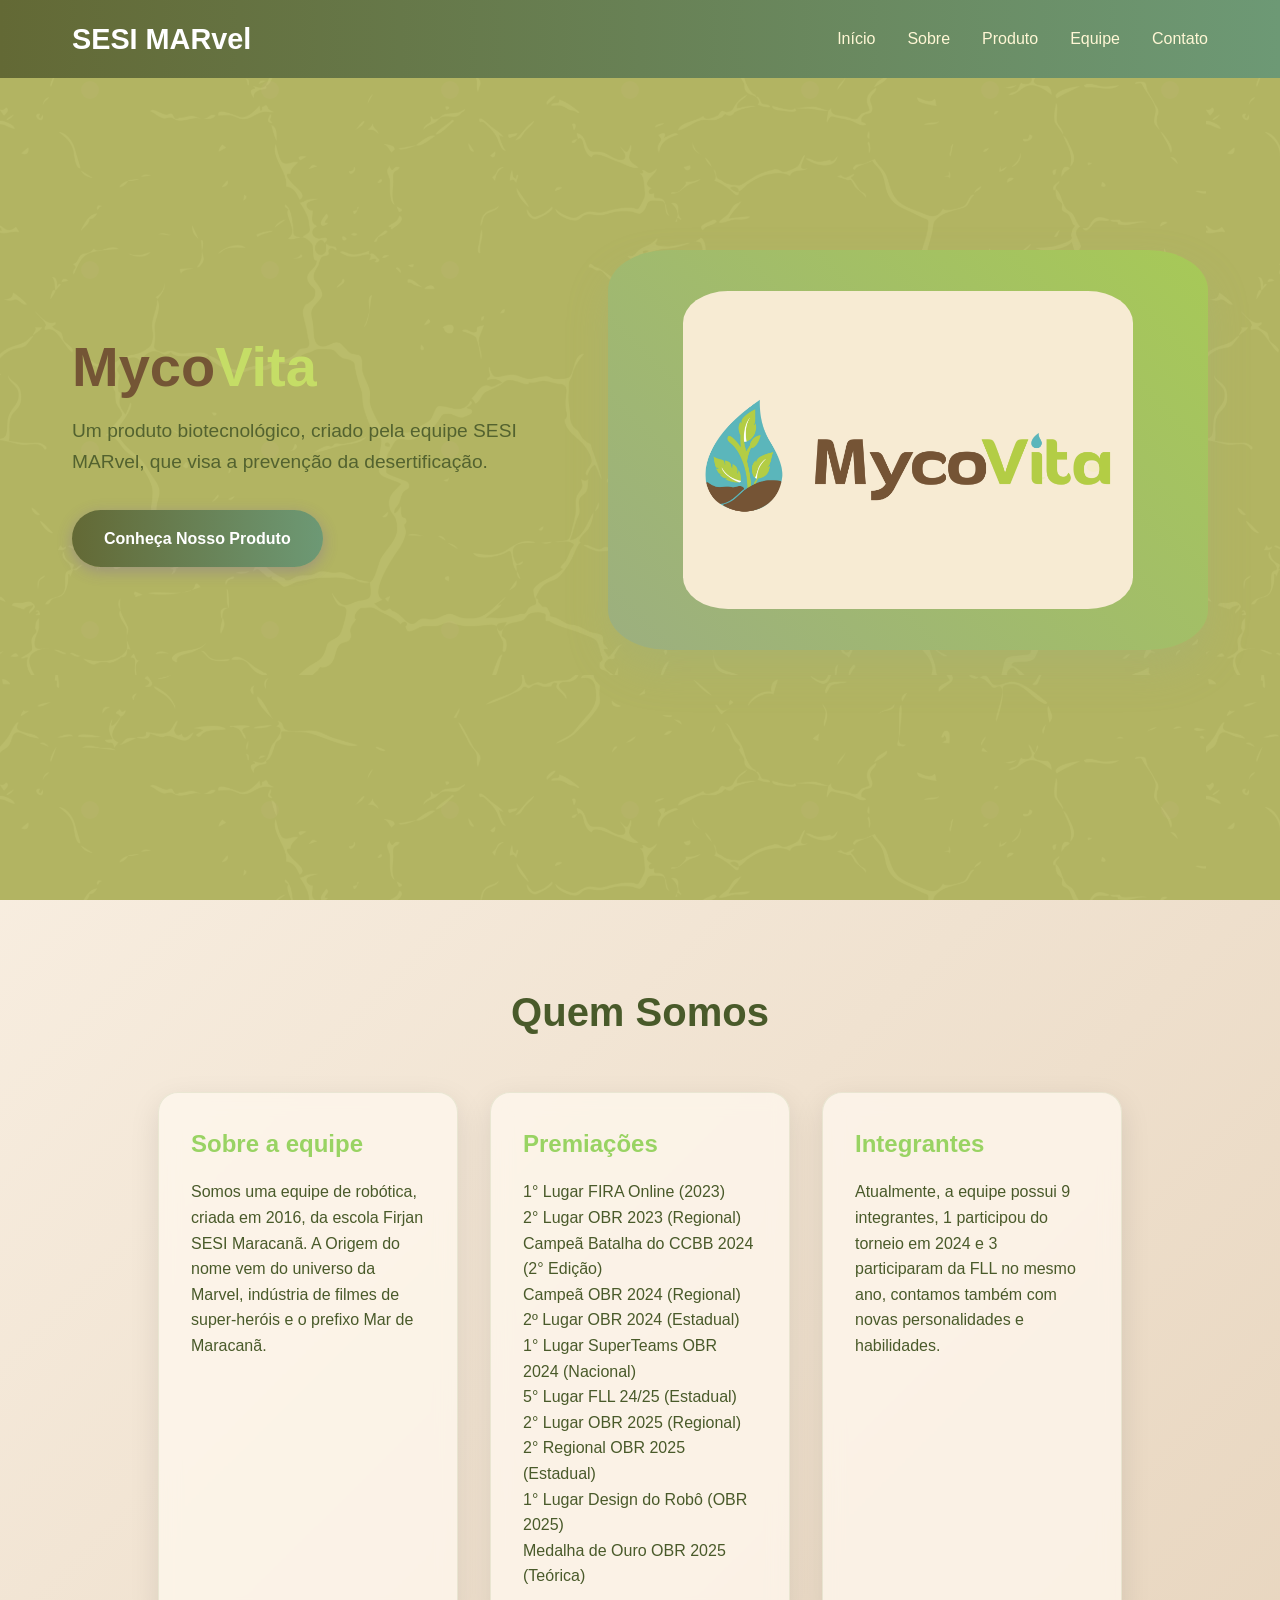
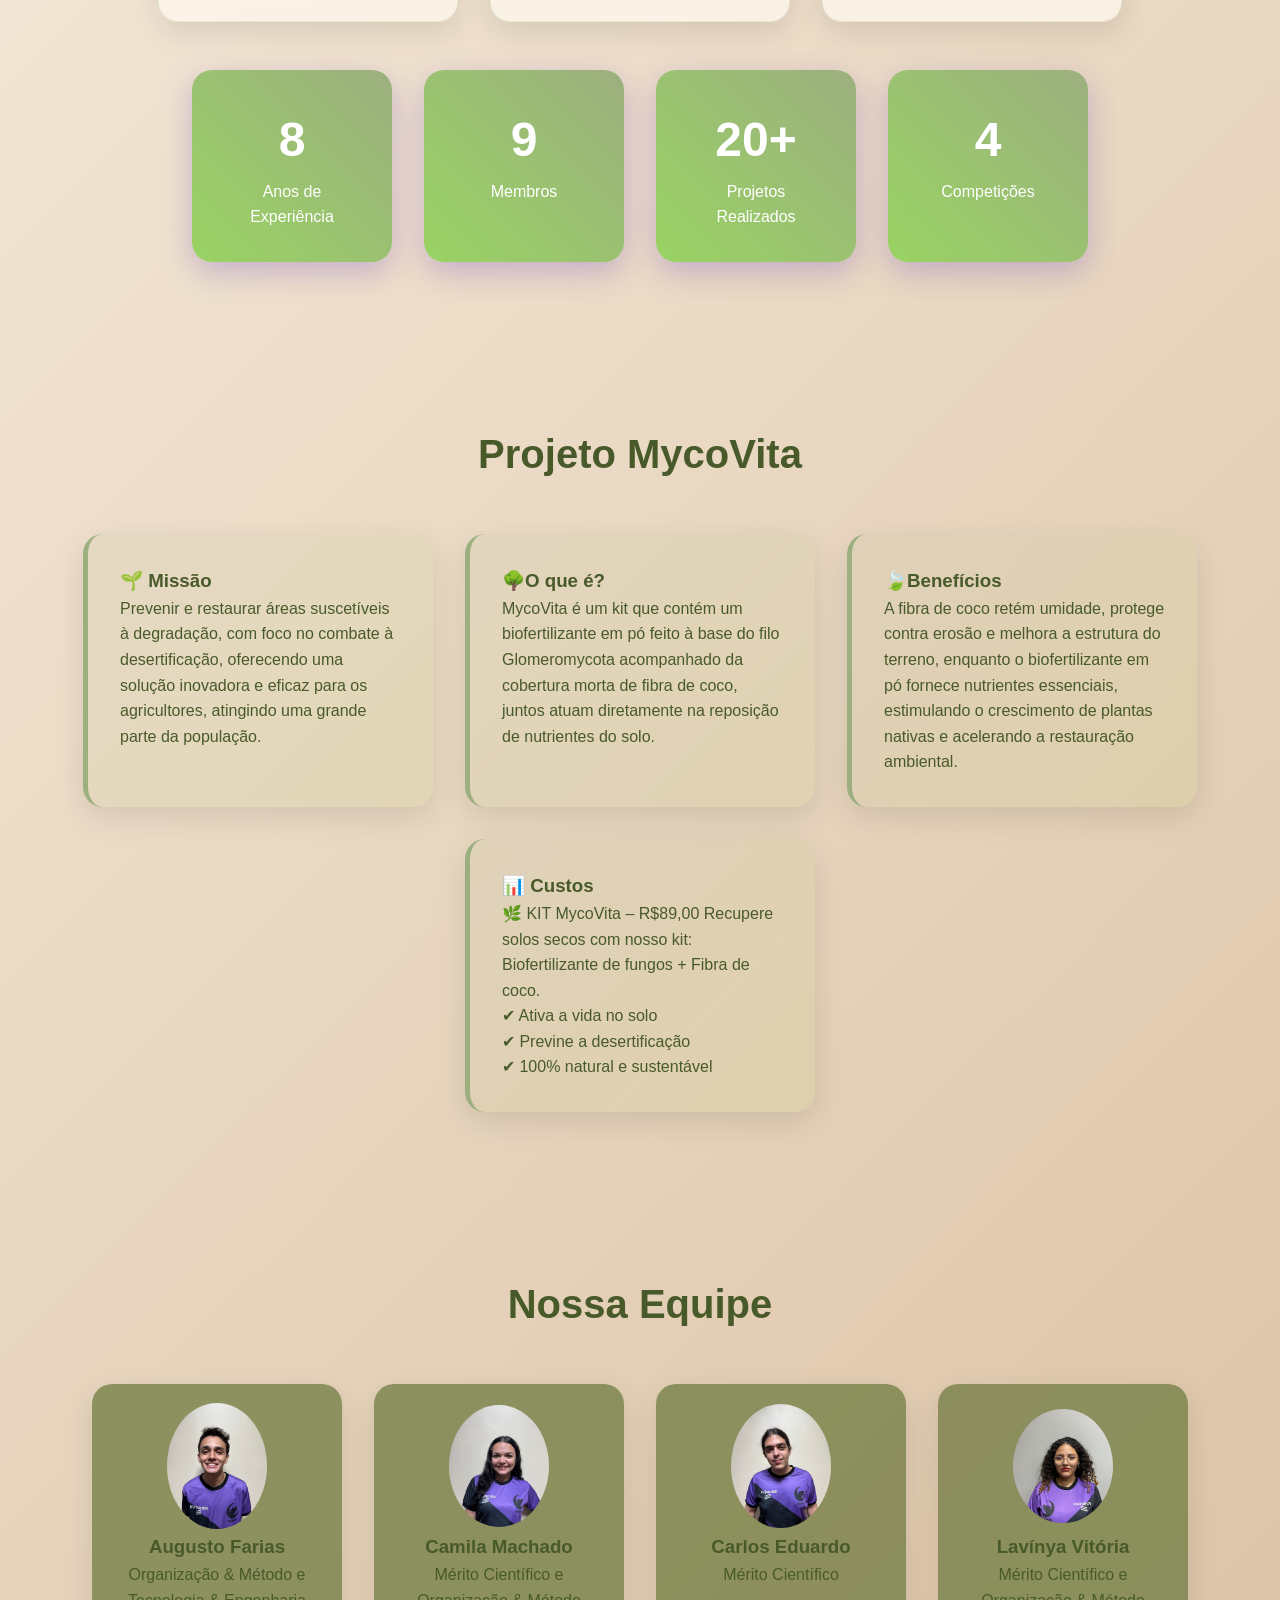
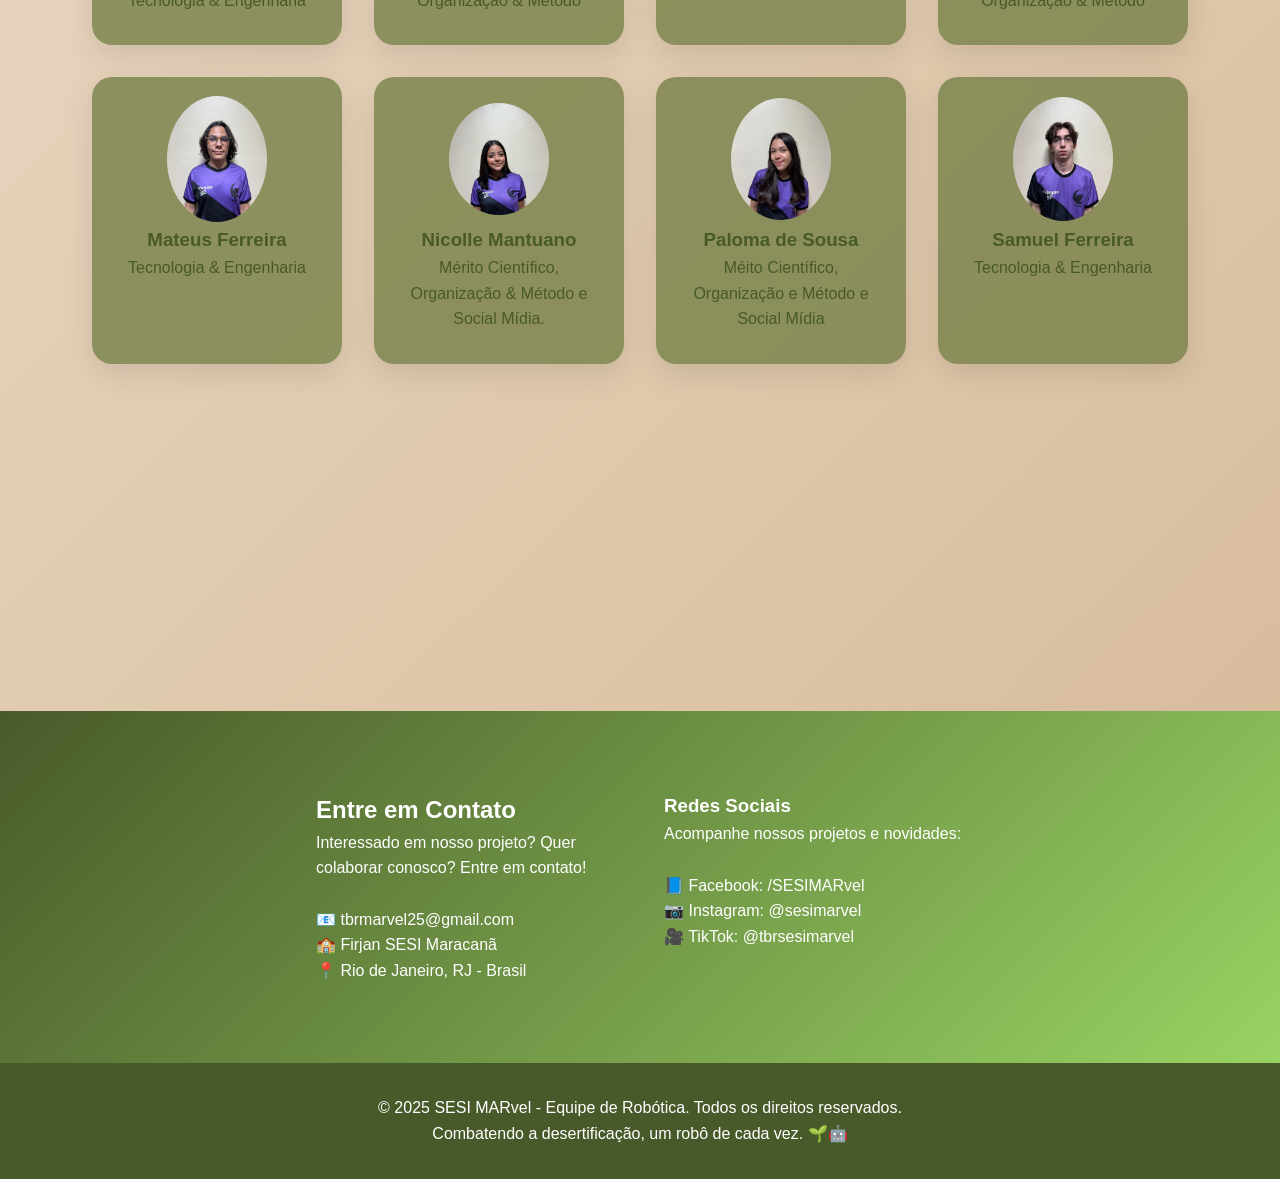
==== index.html @ ba44facd "site marvel" ====
<!DOCTYPE html>
<html lang="pt-BR">
<head>
    <meta charset="UTF-8">
    <meta name="viewport" content="width=device-width, initial-scale=1.0">
    <title>SESI MARvel - Combatendo a Desertificação</title>
    <link rel="stylesheet" href="style.css">
</head>
<body>
    <nav class="navbar">
        <div class="nav-container">
            <div class="logo">SESI MARvel</div>
            <ul class="nav-links">
                <li><a href="#home">Início</a></li>
                <li><a href="#about">Sobre</a></li>
                <li><a href="#project">Produto</a></li>
                <li><a href="#team">Equipe</a></li>
                <li><a href="#contact">Contato</a></li>
            </ul>
        </div>
    </nav>

     

    <section id="home" class="hero">
        <div class="hero-content">
            <div class="hero-text">
                <div id="texto">
                    <h1 id="myco">Myco</h1><h1 id="Vita">Vita</h1>
                </div>                
                <p>Um produto biotecnológico, criado pela equipe SESI MARvel, </MARk> que visa 
                    a prevenção da desertificação.
                </p>
                <a href="#project" class="cta-button">Conheça Nosso Produto</a>
            </div>
            <div class="hero-visual">
                <div class="robot-icon">
                    <img src="img/MICOVYTA_page-0001.jpg" alt="Logo do nosso produto"> <!--EDITEM AQUI A LOGO QUE APARECE, COLOQUEM A IMAGEM QUE QUEREM NA PASTA "img"-->
                </div>
            </div>
        </div>
    </section>

    <section id="about" class="section">
        <h1 class="section-title">Quem Somos</h1>
        <div class="flex-container">
            <div class="card">
                <h3>Sobre a equipe</h3>
                <p> Somos uma equipe de robótica, criada em 2016, da escola Firjan SESI Maracanã. A Origem do nome vem do universo da Marvel, indústria de filmes de super-heróis e o prefixo Mar de Maracanã.</S> </p>
            </div>
            <div class="card">
                <h3><PR>Premiações</PR></h3>
                <p>1° Lugar FIRA Online (2023)</p>
                <p>2° Lugar OBR 2023 (Regional)</p>
                <p>Campeã Batalha do CCBB 2024 (2° Edição)
                <p>Campeã OBR 2024 (Regional)</p>
                <p>2º Lugar OBR 2024 (Estadual)</p>
                <p>1° Lugar SuperTeams OBR 2024 (Nacional)</p>
                <p>5° Lugar FLL 24/25 (Estadual)</p>
                <p>2° Lugar OBR 2025 (Regional)</p>
                <p>2° Regional OBR 2025 (Estadual)</p>
                <p>1° Lugar Design do Robô (OBR 2025)</p>
                <p>Medalha de Ouro OBR 2025 (Teórica)</p>


            </div>
            <div class="card">
                <h3>Integrantes</h3>
                <p>Atualmente, a equipe possui 9 integrantes, 1 participou do torneio em 2024 e 3 participaram da FLL no mesmo ano, contamos também com novas personalidades e habilidades.</p>
            </div>
        </div>

        <div class="flex-container">
            <div class="stat-card">
                <span class="stat-number">8</span>
                <span>Anos de Experiência</span>
            </div>
            <div class="stat-card">
                <span class="stat-number">9</span>
                <span>Membros </span>
            </div>
            <div class="stat-card">
                <span class="stat-number">20+</span>
                <span>Projetos Realizados</span>
            </div>
            <div class="stat-card">
                <span class="stat-number">4</span>
                <span>Competições</span>
            </div>
        </div>
    </section>

    

    <section id="project" class="section">
        <h2 class="section-title">Projeto MycoVita</h2>
        <div class="flex-container">
            <div class="highlight-card">
                <h3>🌱 Missão</h3>
                <p> Prevenir e restaurar áreas suscetíveis à degradação, com foco no combate à desertificação, oferecendo uma solução inovadora e eficaz para os agricultores, atingindo uma grande parte da população. </p>
            </div>
            <div class="highlight-card">
                <h3>🌳O que é?</h3>
                <p> MycoVita é um kit que contém um biofertilizante em pó feito à base do filo Glomeromycota acompanhado da cobertura morta de fibra de coco, juntos atuam diretamente na reposição de nutrientes do solo. </p>
            </div>
            <div class="highlight-card">
                <h3>🍃Benefícios</h3>
                <p>A fibra de coco retém umidade, protege contra erosão e melhora a estrutura do terreno, enquanto o biofertilizante em pó fornece nutrientes essenciais, estimulando o crescimento de plantas nativas e acelerando a restauração ambiental.</p>
            </div>
            <div class="highlight-card">
                <h3>📊 Custos </h3>
                <p>🌿 KIT MycoVita – R$89,00

Recupere solos secos com nosso kit:
Biofertilizante de fungos + Fibra de coco.


<p>✔ Ativa a vida no solo</p>
<p>✔ Previne a desertificação</p>
<p>✔ 100% natural e sustentável</p>
</p>
            </div>
        </div>
    </section>

    <section id="team" class="section">
        <h2 class="section-title">Nossa Equipe</h2>
        <div class="flex-container">
            <!--COLOQUEM A IMAGEM DE CADA MEMBRO NA PASTA "img"-->
            <div class="member-card">
                <div class="member-avatar"><img src= "img/augusto.jpg" alt=""></div>
                <h3>Augusto Farias</h3>
                <p> Organização & Método e Tecnologia & Engenharia </p>
                <p></p>
            </div>
            <div class="member-card">
                <div class="member-avatar"><img src= "img/Camila.jpg" alt=""></div>
                <h3> Camila Machado</h3>
                <p> Mérito Científico e Organização & Método</p>
                <p></p>
            </div>
            <div class="member-card">
                <div class="member-avatar"><img src= "img/carlos.jpg" alt=""></div>
                <h3> Carlos Eduardo</h3>
                <p> Mérito Científico</p>
                <p></p>
            </div>
            <div class="member-card">
                <div class="member-avatar"><img src="img/Captura de tela 2025-09-19 143702.png" alt=""></div>
                <h3>Lavínya Vitória</h3>
                <p>Mérito Científico e </p>
                <p> Organização & Método</p>
            </div>
            <div class="member-card">
                <div class="member-avatar"><img src="img/mateus.jpg" alt=""></div>
                <h3>Mateus Ferreira</h3>
                <p> Tecnologia & Engenharia </p>
                <p></p>
            </div>
            <div class="member-card">
                <div class="member-avatar"><img src= "img/nicolole.jpg" alt=""></div> 
                <h3>Nicolle Mantuano</h3>
                <p> Mérito Científico, Organização & Método e Social Mídia.</p>
                <p></p>
            </div>
            <div class="member-card">
                <div class="member-avatar"><img src= "img/paloma.jpg" alt=""></div>
                <h3>Paloma de Sousa</h3>
                <p> Méito Científico, Organização e Método e Social Mídia</p>
                <p></p>
            </div>
            <div class="member-card">
                <div class="member-avatar"><img src= "img/samuel.jpg" alt=""></div>
                <h3>Samuel Ferreira</h3>
                <p> Tecnologia & Engenharia</p>
                <p></p>
            </div>
            <div class="member-card">
                <div class="member-avatar"><img src= "img/vinicius.jpg" alt=""></div>
                <h3>Vinicius Xavier</h3>
                <p> Tecnologia & Engenharia </p>
                <p></p>
            </div>
            
        </div>
    </section>

    <section class="contact-section" id="contact">
        <div class="contact-grid">
            <div class="contact-item">
                <h2>Entre em Contato</h2>
                <p>Interessado em nosso projeto? Quer colaborar conosco? Entre em contato!</p>
                <br>
                <p>📧 tbrmarvel25@gmail.com</p>
        
                <p>🏫 Firjan SESI Maracanã</p>
                <p>📍 Rio de Janeiro, RJ - Brasil</p>
            </div>
            <div class="contact-item">
                <h3>Redes Sociais</h3>
                <p>Acompanhe nossos projetos e novidades:</p>
                <br>
                <p>📘 Facebook: /SESIMARvel</p>
                <p>📷 Instagram: @sesimarvel</p>
                <p>🎥 TikTok: @tbrsesimarvel</p>
                
                
            </div>
        </div>
    </section>

    <footer class="footer">
        <p>&copy; 2025 SESI MARvel - Equipe de Robótica. Todos os direitos reservados.</p>
        <p>Combatendo a desertificação, um robô de cada vez. 🌱🤖</p>
    </footer>

    <script src="script.js"></script>
</body>
</html>
---- style.css ----
* {
    margin: 0;
    padding: 0;
    box-sizing: border-box;
}

:root {
    --desert-sand: #D4B896;
    --sage-green: #9CAF7F;
    --deep-purple: #99d363;
    --warm-white: #FEF7ED;
    --charcoal: #495a2a;
    --light-green: #A7C957;
    --accent-gold: #F59E0B;
}

body {
    font-family: 'Arial', sans-serif;
    line-height: 1.6;
    color: var(--charcoal);
    background: linear-gradient(135deg, var(--warm-white) 0%, var(--desert-sand) 100%);
    min-height: 100vh;
}

.navbar {
    position: fixed;
    top: 0;
    width: 100%;
    backdrop-filter: blur(10px);
    background: linear-gradient(90deg, #636935 0%, #6d9975);
    z-index: 1000;
    padding: 1rem 0;
    transition: all 0.3s ease;
}

.nav-container {
    max-width: 1200px;
    margin: 0 auto;
    display: flex;
    justify-content: space-between;
    align-items: center;
    padding: 0 2rem;
}

.logo {
    font-size: 1.8rem;
    font-weight: bold;
    background-color: #ffffff;
    background-clip: text;
    -webkit-text-fill-color: transparent;
}

.nav-links {
    display: flex;
    list-style: none;
    gap: 2rem;
}

.nav-links a {
    color: #fff7d5;
    text-decoration: none;
    transition: color 0.3s ease;
    position: relative;
}

.nav-links a:hover {
    color: #3d4125;
}


.nav-links a::after {
    content: '';
    position: absolute;
    width: 0;
    height: 2px;
    bottom: -5px;
    left: 0;
    background: #3d4125;
    transition: width 0.3s ease;
}

.nav-links a:hover::after {
    width: 100%;
}

.hero {
    height: 100vh;
    display: flex;
    align-items: center;
    position: relative;
    overflow: hidden;
    background: url(img/Captura\ de\ tela\ 2025-09-26\ 150954.png)
}

.hero::before {
    content: '';
    position: absolute;
    top: 0;
    left: 0;
    right: 0;
    bottom: 0;
    background: url('data:image/svg+xml,<svg xmlns="http://www.w3.org/2000/svg" viewBox="0 0 100 100"><defs><pattern id="desert" x="0" y="0" width="20" height="20" patternUnits="userSpaceOnUse"><circle cx="10" cy="10" r="1" fill="%23D4B896" opacity="0.3"/></pattern></defs><rect width="100" height="100" fill="url(%23desert)"/></svg>');
    opacity: 0.3;
}

.hero-content {
    max-width: 1200px;
    margin: 0 auto;
    padding: 0 2rem;
    display: grid;
    grid-template-columns: 1fr 1fr;
    gap: 4rem;
    align-items: center;
    z-index: 2;
    position: relative;
}

.hero-text h1 {
    font-size: 3.5rem;
    font-weight: bold;
    margin-bottom: 1rem;
    -webkit-background-clip: text;
    background-clip: text;
    -webkit-text-fill-color: transparent;
    line-height: 1.2;
}

#texto{
    display: flex;

    && #myco{
        background-color: #745535;
    }

    && #Vita{
        background-color: #c5dd66;
    }
}

.hero-text p {
    font-size: 1.2rem;
    margin-bottom: 2rem;
    color: var(--charcoal);
    opacity: 0.9;
}

.cta-button {
    display: inline-block;
    background: linear-gradient(90deg, #636935 0%, #6d9975);
    color: white;
    padding: 1rem 2rem;
    text-decoration: none;
    border-radius: 50px;
    font-weight: bold;
    transition: transform 0.3s ease, box-shadow 0.3s ease;
    box-shadow: 0 4px 15px rgba(107, 70, 193, 0.3);
}

.cta-button:hover {
    transform: translateY(-3px);
    box-shadow: 0 8px 25px rgba(107, 70, 193, 0.4);
}

.hero-visual {
    display: flex;
    justify-content: center;
    align-items: center;

    && img{
        width: 75%; 
        border-radius:10%
}
}

img{
    width: 100%;
    border-radius: 50%;
}

.robot-icon {
    width: 600px;
    height: 400px;
    background: linear-gradient(45deg, var(--sage-green), var(--light-green));
    border-radius: 10%;
    display: flex;
    align-items: center;
    justify-content: center;
    box-shadow: 0 20px 40px rgba(156, 175, 127, 0.3);
    animation: float 3s ease-in-out infinite;

    
}



@keyframes float {
    0%, 100% { transform: translateY(0px); }
    50% { transform: translateY(-20px); }
}

.section {
    padding: 5rem 0;
    max-width: 1200px;
    margin: 0 auto;
    padding-left: 2rem;
    padding-right: 2rem;
}

.section-title {
    text-align: center;
    font-size: 2.5rem;
    margin-bottom: 3rem;
    color: var(--charcoal);
}

.flex-container {
    display: flex;
    flex-wrap: wrap;
    gap: 2rem;
    justify-content: center;
    margin-top: 3rem;
}

.card {
    flex: 0 1 300px;
    background: rgba(254, 247, 237, 0.8);
    padding: 2rem;
    border-radius: 20px;
    box-shadow: 0 10px 30px rgba(0, 0, 0, 0.1);
    transition: transform 0.3s ease, box-shadow 0.3s ease;
    backdrop-filter: blur(10px);
    border: 1px solid rgba(156, 175, 127, 0.2);
}

.card:hover {
    transform: translateY(-10px);
    box-shadow: 0 20px 40px rgba(0, 0, 0, 0.15);
}

.card h3 {
    color: var(--deep-purple);
    margin-bottom: 1rem;
    font-size: 1.5rem;
}

.member-card {
    flex: 0 1 250px;
    text-align: center;
    background: rgba(119, 129, 73, 0.8);
    padding: 2rem;
    border-radius: 20px;
    box-shadow: 0 10px 30px rgba(0, 0, 0, 0.1);
    transition: transform 0.3s ease;
}

.member-card:hover {
    transform: translateY(-5px);
}

.member-avatar {
    width: 100px;
    height: 100px;
    background: linear-gradient(45deg, var(--deep-purple), var(--sage-green));
    border-radius:50%;
    margin: 0 auto 1rem;
    display: flex;
    align-items: center;
    justify-content: center;
    font-size: 2rem;
    color: rgb(255, 255, 255);
    font-weight: bold;
}

.highlight-card {
    flex: 0 1 350px;
    background: linear-gradient(135deg, rgba(156, 175, 127, 0.1), rgba(167, 201, 87, 0.1));
    padding: 2rem;
    border-radius: 20px;
    border-left: 5px solid var(--sage-green);
    transition: transform 0.3s ease;
    box-shadow: 0 10px 30px rgba(0, 0, 0, 0.1);
}

.highlight-card:hover {
    transform: translateX(10px);
}

.stat-card {
    flex: 0 1 200px;
    text-align: center;
    background: linear-gradient(45deg, var(--deep-purple), var(--sage-green));
    color: white;
    padding: 2rem;
    border-radius: 20px;
    box-shadow: 0 10px 30px rgba(107, 70, 193, 0.3);
}

.stat-number {
    font-size: 3rem;
    font-weight: bold;
    display: block;
}

.contact-section {
    background: linear-gradient(135deg, var(--charcoal) 0%, var(--deep-purple) 100%);
    color: white;
    padding: 5rem 0;
}

.contact-grid {
    display: flex;
    flex-wrap: wrap;
    gap: 3rem;
    max-width: 1200px;
    margin: 0 auto;
    padding: 0 2rem;
    justify-content: center;
}

.contact-item {
    flex: 0 1 300px;
}

.footer {
    background: var(--charcoal);
    color: white;
    text-align: center;
    padding: 2rem 0;
}

@media (max-width: 768px) {
    .hero-content {
        grid-template-columns: 1fr;
        text-align: center;
    }
    
    .hero-text h1 {
        font-size: 2.5rem;
    }
    
    .nav-links {
        display: none;
    }
    
    .card, .member-card, .highlight-card, .stat-card {
        flex: 1 1 280px;
    }
}
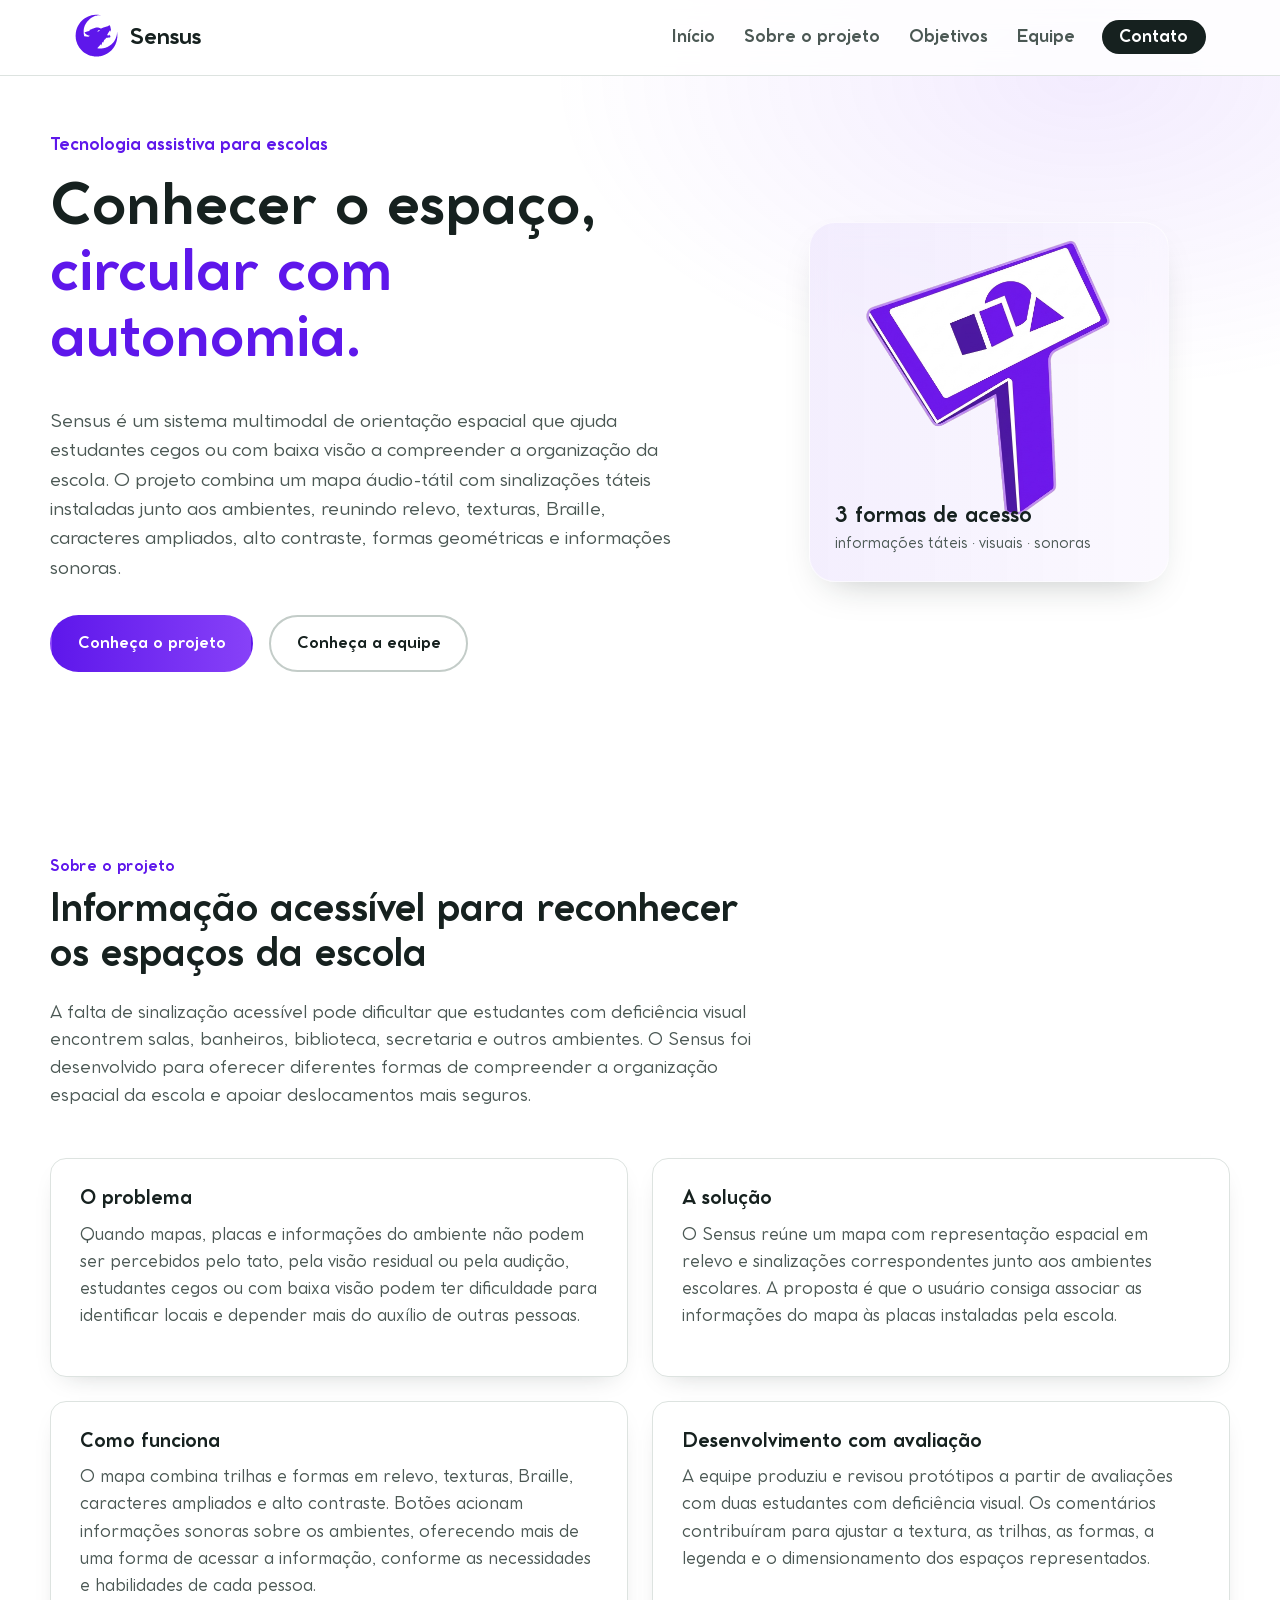
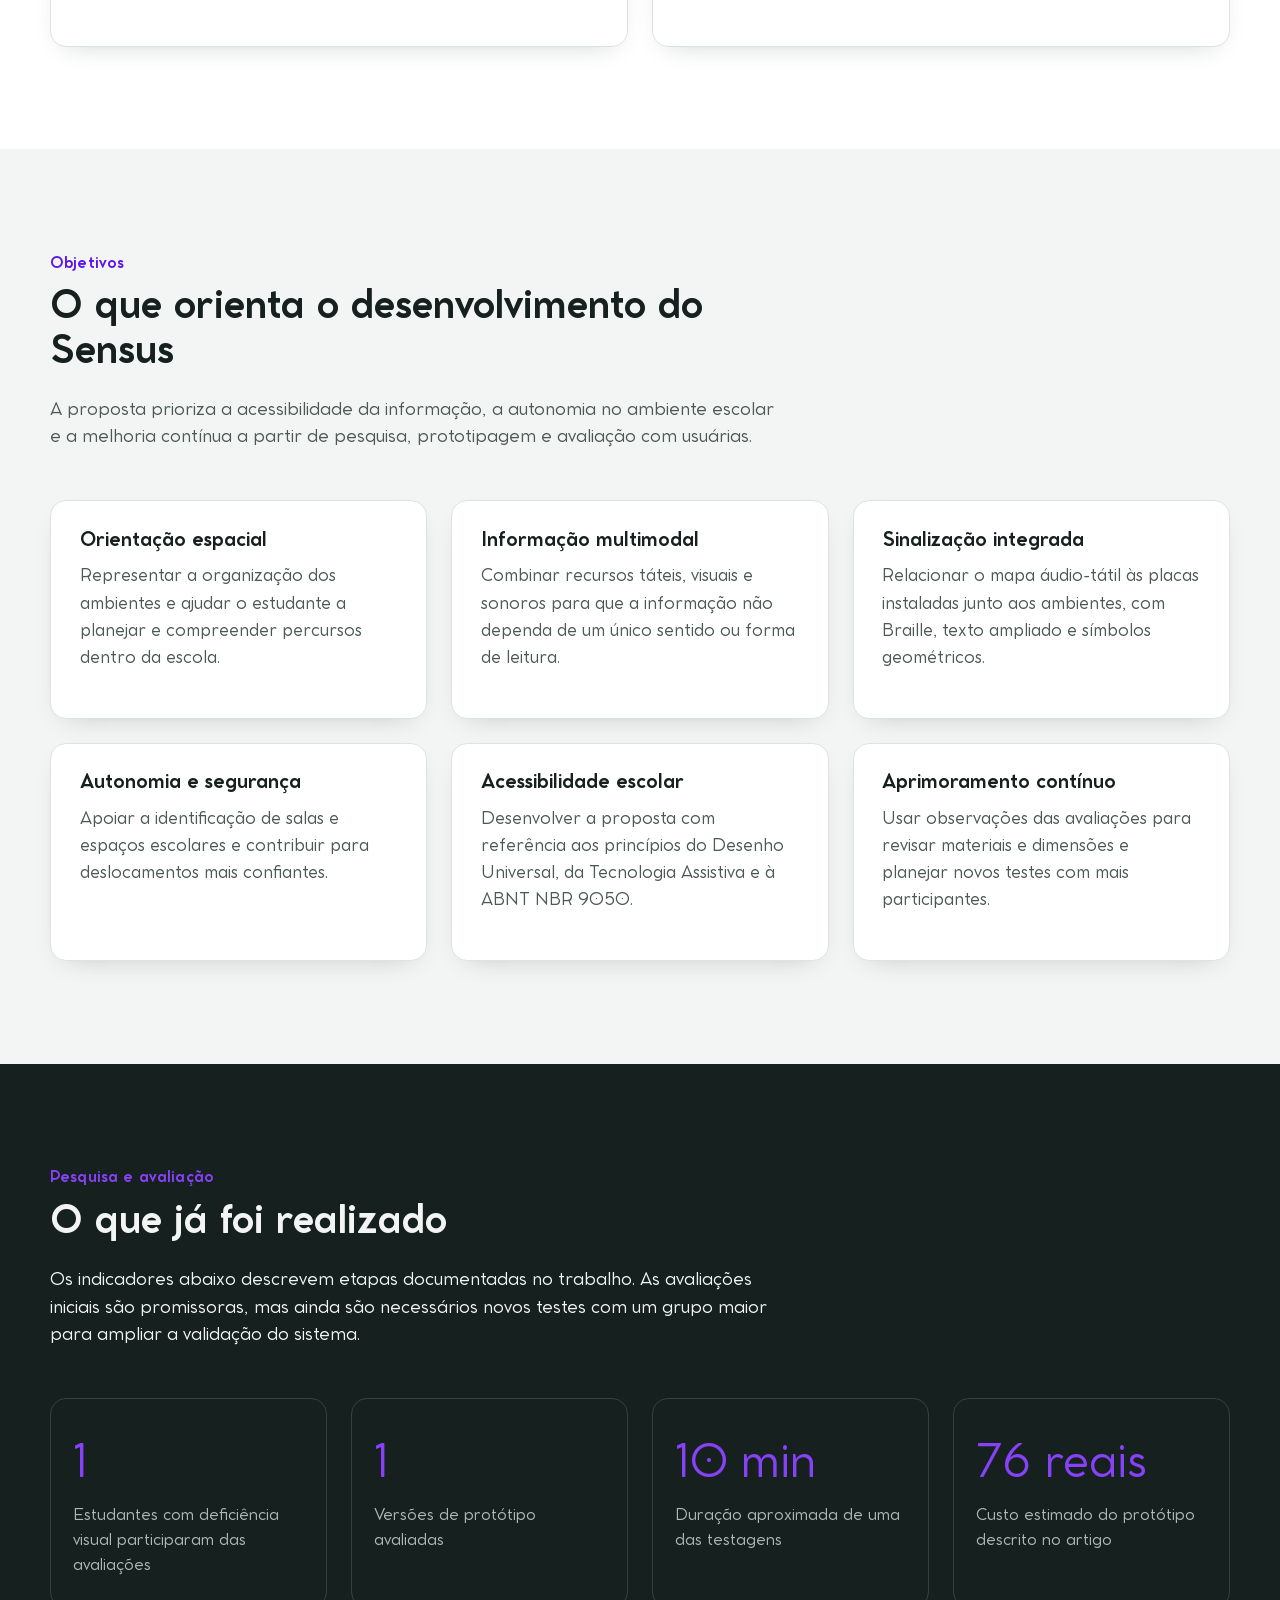
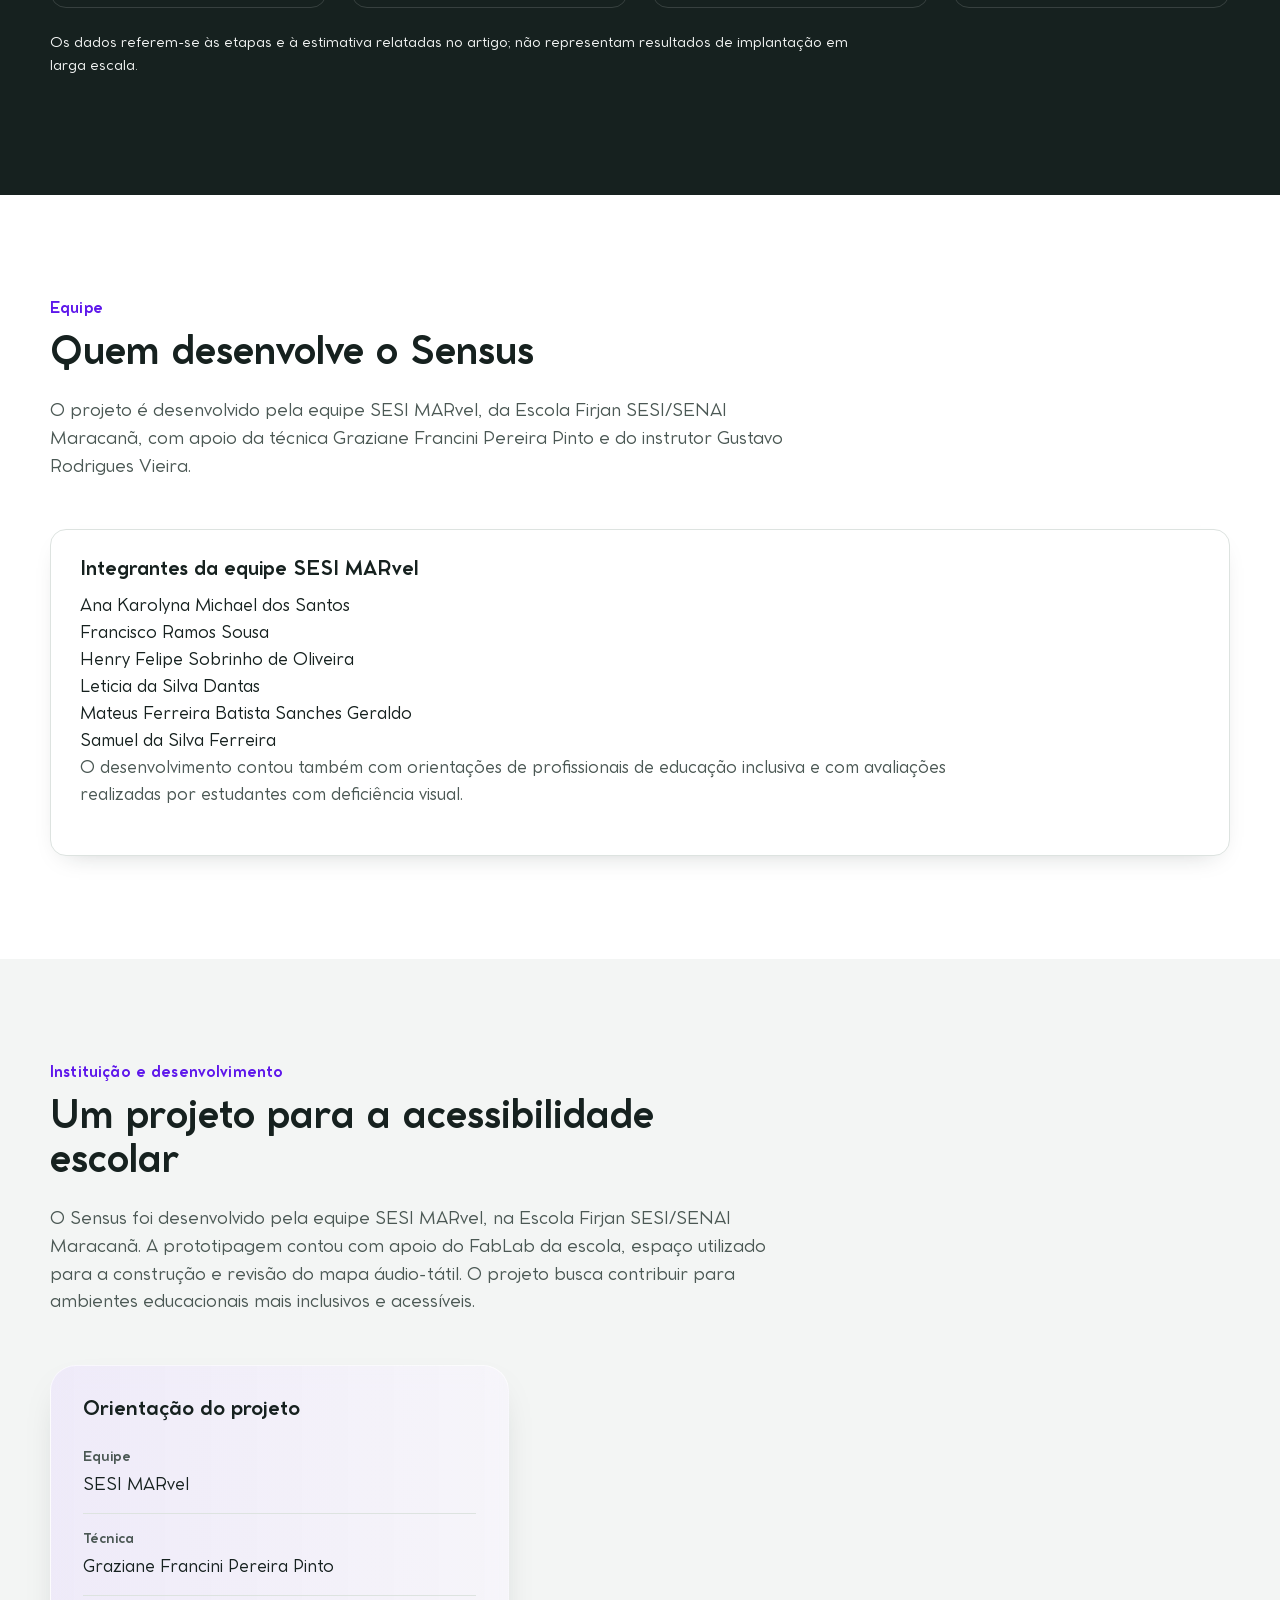
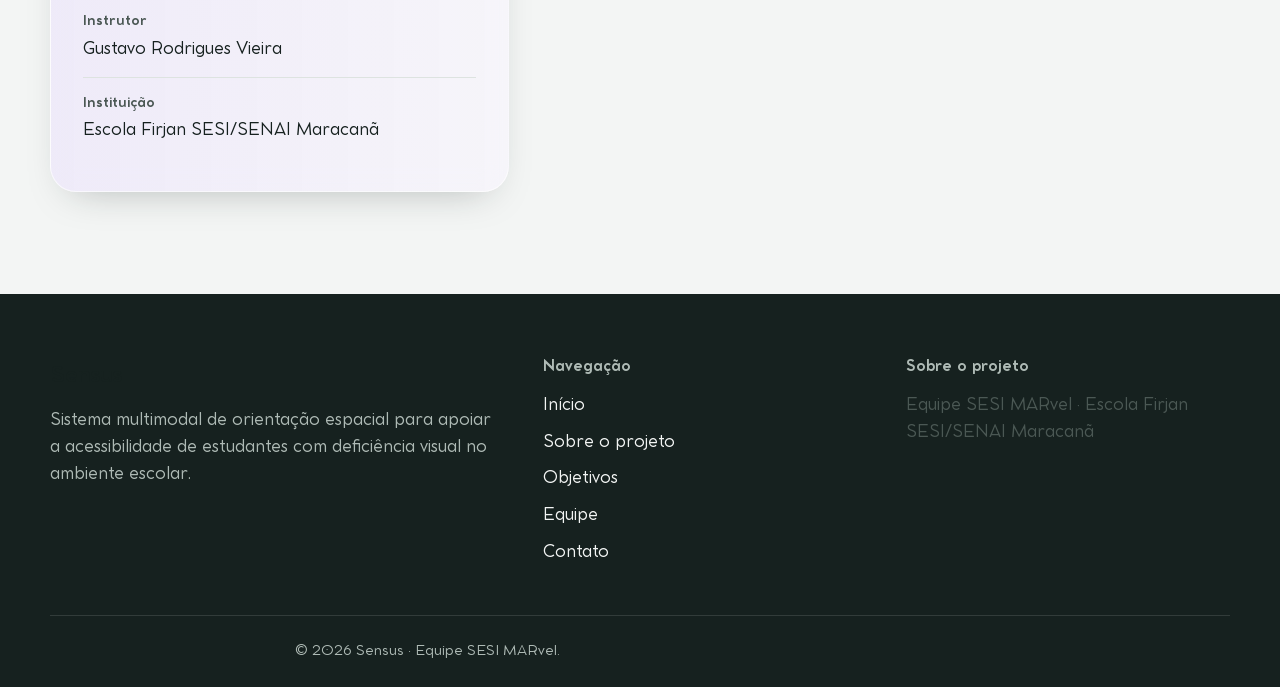
==== commit 74e0146e: "Pagina web" ====
--- a/index.html
+++ b/index.html
@@ -1,219 +1,326 @@
 <!DOCTYPE html>
 <html lang="pt-BR">
+
 <head>
-    <meta charset="UTF-8">
-    <meta name="viewport" content="width=device-width, initial-scale=1.0">
-    <title>SESI MARvel - Combatendo a Desertificação</title>
-    <link rel="stylesheet" href="style.css">
+  <meta charset="UTF-8">
+  <meta name="viewport" content="width=device-width, initial-scale=1.0">
+  <title>Sensus — Sistema Multimodal de Orientação Escolar</title>
+  <meta name="description" content="Sensus é um sistema multimodal de orientação espacial para escolas, que integra mapa áudio-tátil, sinalização em relevo, Braille, alto contraste e informações sonoras para apoiar a autonomia de estudantes com deficiência visual.">
+  <link rel="preconnect" href="https://fonts.googleapis.com">
+  <link rel="preconnect" href="https://fonts.gstatic.com" crossorigin>
+  <link
+    href="https://fonts.googleapis.com/css2?family=Atkinson+Hyperlegible:ital,wght@0,400;0,700;1,400&family=Fraunces:opsz,wght@9..144,500;9..144,600;9..144,700&display=swap"
+    rel="stylesheet">
+  <link rel="stylesheet" href="static/css/style.css">
 </head>
+
 <body>
-    <nav class="navbar">
-        <div class="nav-container">
-            <div class="logo">SESI MARvel</div>
-            <ul class="nav-links">
-                <li><a href="#home">Início</a></li>
-                <li><a href="#about">Sobre</a></li>
-                <li><a href="#project">Produto</a></li>
-                <li><a href="#team">Equipe</a></li>
-                <li><a href="#contact">Contato</a></li>
+
+  <a class="skip-link" href="#conteudo-principal">Pular para o conteúdo principal</a>
+
+  <div id="preloader" class="preloader" role="status" aria-label="Carregando o site Sensus">
+    <div class="preloader-content">
+
+      <span class="preloader-mark" aria-hidden="true">
+        <svg viewBox="0 0 474 474" xmlns="http://www.w3.org/2000/svg">
+          <path fill="currentColor" fill-rule="evenodd"
+            d="M 229.00,18.00 L 228.00,19.00 L 206.00,20.00 L 185.00,24.00 L 149.00,36.00 L 124.00,49.00 L 110.00,58.00 L 93.00,71.00 L 69.00,95.00 L 56.00,112.00 L 46.00,128.00 L 36.00,148.00 L 29.00,166.00 L 22.00,190.00 L 22.00,195.00 L 20.00,201.00 L 19.00,215.00 L 18.00,216.00 L 18.00,228.00 L 17.00,229.00 L 17.00,250.00 L 18.00,251.00 L 19.00,270.00 L 24.00,295.00 L 37.00,331.00 L 57.00,366.00 L 80.00,393.00 L 95.00,407.00 L 109.00,418.00 L 128.00,430.00 L 152.00,442.00 L 172.00,449.00 L 183.00,451.00 L 187.00,453.00 L 209.00,456.00 L 210.00,457.00 L 251.00,458.00 L 252.00,457.00 L 263.00,457.00 L 264.00,456.00 L 277.00,455.00 L 298.00,450.00 L 305.00,447.00 L 311.00,446.00 L 313.00,444.00 L 330.00,438.00 L 347.00,429.00 L 370.00,414.00 L 393.00,394.00 L 404.00,382.00 L 415.00,368.00 L 430.00,344.00 L 439.00,326.00 L 443.00,313.00 L 445.00,310.00 L 452.00,285.00 L 455.00,264.00 L 456.00,263.00 L 457.00,226.00 L 456.00,225.00 L 455.00,206.00 L 453.00,199.00 L 452.00,223.00 L 448.00,243.00 L 439.00,269.00 L 431.00,285.00 L 422.00,299.00 L 411.00,313.00 L 393.00,331.00 L 378.00,343.00 L 348.00,360.00 L 343.00,361.00 L 332.00,366.00 L 309.00,372.00 L 303.00,372.00 L 295.00,374.00 L 261.00,374.00 L 260.00,373.00 L 248.00,372.00 L 246.00,370.00 L 247.00,368.00 L 283.00,330.00 L 285.00,332.00 L 285.00,343.00 L 286.00,343.00 L 293.00,326.00 L 295.00,317.00 L 299.00,307.00 L 301.00,305.00 L 307.00,312.00 L 308.00,311.00 L 317.00,286.00 L 321.00,279.00 L 324.00,283.00 L 337.00,266.00 L 342.00,262.00 L 352.00,260.00 L 359.00,260.00 L 360.00,259.00 L 374.00,259.00 L 378.00,258.00 L 381.00,255.00 L 384.00,246.00 L 384.00,241.00 L 378.00,236.00 L 378.00,234.00 L 373.00,226.00 L 372.00,226.00 L 372.00,235.00 L 369.00,238.00 L 350.00,235.00 L 349.00,233.00 L 360.00,210.00 L 380.00,183.00 L 383.00,185.00 L 386.00,195.00 L 388.00,196.00 L 389.00,193.00 L 389.00,173.00 L 383.00,146.00 L 379.00,135.00 L 375.00,129.00 L 371.00,129.00 L 368.00,132.00 L 356.00,139.00 L 345.00,141.00 L 320.00,149.00 L 317.00,151.00 L 298.00,157.00 L 286.00,163.00 L 282.00,163.00 L 263.00,156.00 L 254.00,154.00 L 233.00,154.00 L 209.00,161.00 L 206.00,163.00 L 200.00,164.00 L 195.00,167.00 L 190.00,168.00 L 169.00,177.00 L 160.00,183.00 L 164.00,184.00 L 166.00,186.00 L 163.00,189.00 L 147.00,193.00 L 114.00,204.00 L 112.00,206.00 L 112.00,208.00 L 116.00,214.00 L 130.00,226.00 L 153.00,238.00 L 166.00,239.00 L 167.00,240.00 L 164.00,243.00 L 151.00,250.00 L 108.00,244.00 L 106.00,240.00 L 106.00,235.00 L 103.00,223.00 L 103.00,216.00 L 102.00,215.00 L 102.00,180.00 L 103.00,179.00 L 103.00,172.00 L 107.00,153.00 L 114.00,132.00 L 124.00,112.00 L 138.00,91.00 L 169.00,60.00 L 183.00,50.00 L 203.00,39.00 L 225.00,30.00 L 233.00,28.00 L 237.00,28.00 L 252.00,24.00 L 278.00,23.00 L 279.00,22.00 L 269.00,21.00 L 268.00,20.00 L 260.00,20.00 L 259.00,19.00 Z M 273.00,179.00 L 270.00,185.00 L 261.00,192.00 L 250.00,197.00 L 247.00,196.00 L 252.00,187.00 L 259.00,181.00 L 271.00,178.00 Z"" />
+        </svg>
+    </span>
+
+    <span class=" logo-text">Sensus</span>
+
+      </a>
+    </div>
+  </div>
+
+  <header class="site-header" id="topo">
+    <div class="header-inner">
+
+      <a href="#topo" class="logo" aria-label="Sensus — página inicial">
+
+        <span class="logo-mark" aria-hidden="true">
+          <svg viewBox="0 0 474 474" xmlns="http://www.w3.org/2000/svg">
+            <path fill="currentColor" fill-rule="evenodd"
+              d="M 229.00,18.00 L 228.00,19.00 L 206.00,20.00 L 185.00,24.00 L 149.00,36.00 L 124.00,49.00 L 110.00,58.00 L 93.00,71.00 L 69.00,95.00 L 56.00,112.00 L 46.00,128.00 L 36.00,148.00 L 29.00,166.00 L 22.00,190.00 L 22.00,195.00 L 20.00,201.00 L 19.00,215.00 L 18.00,216.00 L 18.00,228.00 L 17.00,229.00 L 17.00,250.00 L 18.00,251.00 L 19.00,270.00 L 24.00,295.00 L 37.00,331.00 L 57.00,366.00 L 80.00,393.00 L 95.00,407.00 L 109.00,418.00 L 128.00,430.00 L 152.00,442.00 L 172.00,449.00 L 183.00,451.00 L 187.00,453.00 L 209.00,456.00 L 210.00,457.00 L 251.00,458.00 L 252.00,457.00 L 263.00,457.00 L 264.00,456.00 L 277.00,455.00 L 298.00,450.00 L 305.00,447.00 L 311.00,446.00 L 313.00,444.00 L 330.00,438.00 L 347.00,429.00 L 370.00,414.00 L 393.00,394.00 L 404.00,382.00 L 415.00,368.00 L 430.00,344.00 L 439.00,326.00 L 443.00,313.00 L 445.00,310.00 L 452.00,285.00 L 455.00,264.00 L 456.00,263.00 L 457.00,226.00 L 456.00,225.00 L 455.00,206.00 L 453.00,199.00 L 452.00,223.00 L 448.00,243.00 L 439.00,269.00 L 431.00,285.00 L 422.00,299.00 L 411.00,313.00 L 393.00,331.00 L 378.00,343.00 L 348.00,360.00 L 343.00,361.00 L 332.00,366.00 L 309.00,372.00 L 303.00,372.00 L 295.00,374.00 L 261.00,374.00 L 260.00,373.00 L 248.00,372.00 L 246.00,370.00 L 247.00,368.00 L 283.00,330.00 L 285.00,332.00 L 285.00,343.00 L 286.00,343.00 L 293.00,326.00 L 295.00,317.00 L 299.00,307.00 L 301.00,305.00 L 307.00,312.00 L 308.00,311.00 L 317.00,286.00 L 321.00,279.00 L 324.00,283.00 L 337.00,266.00 L 342.00,262.00 L 352.00,260.00 L 359.00,260.00 L 360.00,259.00 L 374.00,259.00 L 378.00,258.00 L 381.00,255.00 L 384.00,246.00 L 384.00,241.00 L 378.00,236.00 L 378.00,234.00 L 373.00,226.00 L 372.00,226.00 L 372.00,235.00 L 369.00,238.00 L 350.00,235.00 L 349.00,233.00 L 360.00,210.00 L 380.00,183.00 L 383.00,185.00 L 386.00,195.00 L 388.00,196.00 L 389.00,193.00 L 389.00,173.00 L 383.00,146.00 L 379.00,135.00 L 375.00,129.00 L 371.00,129.00 L 368.00,132.00 L 356.00,139.00 L 345.00,141.00 L 320.00,149.00 L 317.00,151.00 L 298.00,157.00 L 286.00,163.00 L 282.00,163.00 L 263.00,156.00 L 254.00,154.00 L 233.00,154.00 L 209.00,161.00 L 206.00,163.00 L 200.00,164.00 L 195.00,167.00 L 190.00,168.00 L 169.00,177.00 L 160.00,183.00 L 164.00,184.00 L 166.00,186.00 L 163.00,189.00 L 147.00,193.00 L 114.00,204.00 L 112.00,206.00 L 112.00,208.00 L 116.00,214.00 L 130.00,226.00 L 153.00,238.00 L 166.00,239.00 L 167.00,240.00 L 164.00,243.00 L 151.00,250.00 L 108.00,244.00 L 106.00,240.00 L 106.00,235.00 L 103.00,223.00 L 103.00,216.00 L 102.00,215.00 L 102.00,180.00 L 103.00,179.00 L 103.00,172.00 L 107.00,153.00 L 114.00,132.00 L 124.00,112.00 L 138.00,91.00 L 169.00,60.00 L 183.00,50.00 L 203.00,39.00 L 225.00,30.00 L 233.00,28.00 L 237.00,28.00 L 252.00,24.00 L 278.00,23.00 L 279.00,22.00 L 269.00,21.00 L 268.00,20.00 L 260.00,20.00 L 259.00,19.00 Z M 273.00,179.00 L 270.00,185.00 L 261.00,192.00 L 250.00,197.00 L 247.00,196.00 L 252.00,187.00 L 259.00,181.00 L 271.00,178.00 Z" />
+          </svg>
+        </span>
+
+        <span class=" logo-text">Sensus</span>
+
+      </a>
+
+      <button class="menu-toggle" id="menuToggle" aria-expanded="false" aria-controls="menuPrincipal"
+        aria-label="Abrir menu de navegação">
+        <span class="menu-toggle-bar" aria-hidden="true"></span>
+        <span class="menu-toggle-bar" aria-hidden="true"></span>
+        <span class="menu-toggle-bar" aria-hidden="true"></span>
+      </button>
+
+      <nav class="main-nav" id="menuPrincipal" aria-label="Navegação principal">
+        <ul>
+          <li><a href="#topo" class="nav-link">Início</a></li>
+          <li><a href="#sobre" class="nav-link">Sobre o projeto</a></li>
+          <li><a href="#objetivos" class="nav-link">Objetivos</a></li>
+          <li><a href="#equipe" class="nav-link">Equipe</a></li>
+          <li><a href="#contato" class="nav-link nav-link--cta">Contato</a></li>
+        </ul>
+      </nav>
+    </div>
+  </header>
+
+  <main id="conteudo-principal">
+
+    <!-- HERO -->
+    <section class="hero" aria-label="Apresentação do projeto Sensus">
+      <div class="hero-inner">
+        <div class="hero-copy" data-reveal>
+          <p class="hero-kicker">Tecnologia assistiva para escolas</p>
+          <h1 class="hero-title">Conhecer o espaço, <br> <span>circular com autonomia.</span></h1>
+          <p class="hero-lead">
+            Sensus é um sistema multimodal de orientação espacial que ajuda estudantes cegos ou com baixa visão
+            a compreender a organização da escola. O projeto combina um mapa áudio-tátil com sinalizações
+            táteis instaladas junto aos ambientes, reunindo relevo, texturas, Braille, caracteres ampliados,
+            alto contraste, formas geométricas e informações sonoras.
+          </p>
+          <div class="hero-actions">
+            <a href="#sobre" class="btn btn-primary">Conheça o projeto</a>
+            <a href="#equipe" class="btn btn-ghost">Conheça a equipe</a>
+          </div>
+        </div>
+
+        <div class="hero-visual" aria-hidden="true">
+          <div class="hero-path-card glass">
+            <img src="static/img/LogoSensus.svg" class="hero-svg-asset" alt="" role="presentation" />
+            <div class="hero-path-card-label">
+              <strong>3 formas de acesso</strong>
+              <span>informações táteis · visuais · sonoras</span>
+            </div>
+          </div>
+        </div>
+      </div>
+    </section>
+
+    <!-- SOBRE -->
+    <section id="sobre" class="section" aria-labelledby="sobre-titulo">
+      <div class="section-inner">
+        <header class="section-head" data-reveal>
+          <p class="eyebrow">Sobre o projeto</p>
+          <h2 id="sobre-titulo">Informação acessível para reconhecer os espaços da escola</h2>
+          <p class="section-lead">
+            A falta de sinalização acessível pode dificultar que estudantes com deficiência visual encontrem
+            salas, banheiros, biblioteca, secretaria e outros ambientes. O Sensus foi desenvolvido para oferecer
+            diferentes formas de compreender a organização espacial da escola e apoiar deslocamentos mais seguros.
+          </p>
+        </header>
+
+        <div class="card-grid card-grid--2">
+          <article class="info-card" data-reveal>
+            <h3>O problema</h3>
+            <p>
+              Quando mapas, placas e informações do ambiente não podem ser percebidos pelo tato, pela visão
+              residual ou pela audição, estudantes cegos ou com baixa visão podem ter dificuldade para identificar
+              locais e depender mais do auxílio de outras pessoas.
+            </p>
+          </article>
+          <article class="info-card" data-reveal>
+            <h3>A solução</h3>
+            <p>
+              O Sensus reúne um mapa com representação espacial em relevo e sinalizações correspondentes junto
+              aos ambientes escolares. A proposta é que o usuário consiga associar as informações do mapa às
+              placas instaladas pela escola.
+            </p>
+          </article>
+          <article class="info-card" data-reveal>
+            <h3>Como funciona</h3>
+            <p>
+              O mapa combina trilhas e formas em relevo, texturas, Braille, caracteres ampliados e alto contraste.
+              Botões acionam informações sonoras sobre os ambientes, oferecendo mais de uma forma de acessar
+              a informação, conforme as necessidades e habilidades de cada pessoa.
+            </p>
+          </article>
+          <article class="info-card" data-reveal>
+            <h3>Desenvolvimento com avaliação</h3>
+            <p>
+              A equipe produziu e revisou protótipos a partir de avaliações com duas estudantes com deficiência
+              visual. Os comentários contribuíram para ajustar a textura, as trilhas, as formas, a legenda e o
+              dimensionamento dos espaços representados.
+            </p>
+          </article>
+        </div>
+      </div>
+    </section>
+
+    <!-- OBJETIVOS -->
+    <section id="objetivos" class="section section--alt" aria-labelledby="objetivos-titulo">
+      <div class="section-inner">
+        <header class="section-head" data-reveal>
+          <p class="eyebrow">Objetivos</p>
+          <h2 id="objetivos-titulo">O que orienta o desenvolvimento do Sensus</h2>
+          <p class="section-lead">
+            A proposta prioriza a acessibilidade da informação, a autonomia no ambiente escolar e a melhoria
+            contínua a partir de pesquisa, prototipagem e avaliação com usuárias.
+          </p>
+        </header>
+
+        <div class="card-grid card-grid--3">
+          <article class="goal-card" data-reveal>
+            <h3>Orientação espacial</h3>
+            <p>Representar a organização dos ambientes e ajudar o estudante a planejar e compreender percursos dentro da escola.</p>
+          </article>
+          <article class="goal-card" data-reveal>
+            <h3>Informação multimodal</h3>
+            <p>Combinar recursos táteis, visuais e sonoros para que a informação não dependa de um único sentido ou forma de leitura.</p>
+          </article>
+          <article class="goal-card" data-reveal>
+            <h3>Sinalização integrada</h3>
+            <p>Relacionar o mapa áudio-tátil às placas instaladas junto aos ambientes, com Braille, texto ampliado e símbolos geométricos.</p>
+          </article>
+          <article class="goal-card" data-reveal>
+            <h3>Autonomia e segurança</h3>
+            <p>Apoiar a identificação de salas e espaços escolares e contribuir para deslocamentos mais confiantes.</p>
+          </article>
+          <article class="goal-card" data-reveal>
+            <h3>Acessibilidade escolar</h3>
+            <p>Desenvolver a proposta com referência aos princípios do Desenho Universal, da Tecnologia Assistiva e à ABNT NBR 9050.</p>
+          </article>
+          <article class="goal-card" data-reveal>
+            <h3>Aprimoramento contínuo</h3>
+            <p>Usar observações das avaliações para revisar materiais e dimensões e planejar novos testes com mais participantes.</p>
+          </article>
+        </div>
+      </div>
+    </section>
+
+    <!-- IMPACTO -->
+    <section id="impacto" class="section section--dark" aria-labelledby="impacto-titulo">
+      <div class="section-inner">
+        <header class="section-head section-head--light" data-reveal>
+          <p class="eyebrow eyebrow--light">Pesquisa e avaliação</p>
+          <h2 id="impacto-titulo">O que já foi realizado</h2>
+          <p class="section-lead section-lead--light">
+            Os indicadores abaixo descrevem etapas documentadas no trabalho. As avaliações iniciais são promissoras,
+            mas ainda são necessários novos testes com um grupo maior para ampliar a validação do sistema.
+          </p>
+        </header>
+
+        <dl class="stats-grid">
+          <div class="stat-card" data-reveal data-count="2" data-suffix="">
+            <dt>Estudantes com deficiência visual participaram das avaliações</dt>
+            <dd><span class="stat-number">0</span></dd>
+          </div>
+          <div class="stat-card" data-reveal data-count="2" data-suffix="">
+            <dt>Versões de protótipo avaliadas</dt>
+            <dd><span class="stat-number">0</span></dd>
+          </div>
+          <div class="stat-card" data-reveal data-count="15" data-suffix=" min">
+            <dt>Duração aproximada de uma das testagens</dt>
+            <dd><span class="stat-number">0</span></dd>
+          </div>
+          <div class="stat-card" data-reveal data-count="106" data-suffix=" reais">
+            <dt>Custo estimado do protótipo descrito no artigo</dt>
+            <dd><span class="stat-number">0</span></dd>
+          </div>
+        </dl>
+        <p class="stats-note">Os dados referem-se às etapas e à estimativa relatadas no artigo; não representam resultados de implantação em larga escala.</p>
+      </div>
+    </section>
+
+    <!-- EQUIPE -->
+    <section id="equipe" class="section" aria-labelledby="equipe-titulo">
+      <div class="section-inner">
+        <header class="section-head" data-reveal>
+          <p class="eyebrow">Equipe</p>
+          <h2 id="equipe-titulo">Quem desenvolve o Sensus</h2>
+          <p class="section-lead">
+            O projeto é desenvolvido pela equipe SESI MARvel, da Escola Firjan SESI/SENAI Maracanã,
+            com apoio da técnica Graziane Francini Pereira Pinto e do instrutor Gustavo Rodrigues Vieira.
+          </p>
+        </header>
+
+        <div class="info-card" data-reveal>
+          <h3>Integrantes da equipe SESI MARvel</h3>
+          <ul>
+            <li>Ana Karolyna Michael dos Santos</li>
+            <li>Francisco Ramos Sousa</li>
+            <li>Henry Felipe Sobrinho de Oliveira</li>
+            <li>Leticia da Silva Dantas</li>
+            <li>Mateus Ferreira Batista Sanches Geraldo</li>
+            <li>Samuel da Silva Ferreira</li>
+          </ul>
+          <p>O desenvolvimento contou também com orientações de profissionais de educação inclusiva e com avaliações realizadas por estudantes com deficiência visual.</p>
+        </div>
+      </div>
+    </section>
+
+    <!-- CONTATO -->
+    <section id="contato" class="section section--alt" aria-labelledby="contato-titulo">
+      <div class="section-inner">
+        <header class="section-head" data-reveal>
+          <p class="eyebrow">Instituição e desenvolvimento</p>
+          <h2 id="contato-titulo">Um projeto para a acessibilidade escolar</h2>
+          <p class="section-lead">
+            O Sensus foi desenvolvido pela equipe SESI MARvel, na Escola Firjan SESI/SENAI Maracanã.
+            A prototipagem contou com apoio do FabLab da escola, espaço utilizado para a construção e revisão
+            do mapa áudio-tátil. O projeto busca contribuir para ambientes educacionais mais inclusivos e acessíveis.
+          </p>
+        </header>
+
+        <div class="contact-grid contact-grid--single">
+          <div class="contact-info glass" data-reveal>
+            <h3>Orientação do projeto</h3>
+            <ul class="contact-list">
+              <li>
+                <span class="contact-label">Equipe</span>
+                <span>SESI MARvel</span>
+              </li>
+              <li>
+                <span class="contact-label">Técnica</span>
+                <span>Graziane Francini Pereira Pinto</span>
+              </li>
+              <li>
+                <span class="contact-label">Instrutor</span>
+                <span>Gustavo Rodrigues Vieira</span>
+              </li>
+              <li>
+                <span class="contact-label">Instituição</span>
+                <span>Escola Firjan SESI/SENAI Maracanã</span>
+              </li>
             </ul>
-        </div>
-    </nav>
-
-     
-
-    <section id="home" class="hero">
-        <div class="hero-content">
-            <div class="hero-text">
-                <div id="texto">
-                    <h1 id="myco">Myco</h1><h1 id="Vita">Vita</h1>
-                </div>                
-                <p>Um produto biotecnológico, criado pela equipe SESI MARvel, </MARk> que visa 
-                    a prevenção da desertificação.
-                </p>
-                <a href="#project" class="cta-button">Conheça Nosso Produto</a>
-            </div>
-            <div class="hero-visual">
-                <div class="robot-icon">
-                    <img src="img/MICOVYTA_page-0001.jpg" alt="Logo do nosso produto"> <!--EDITEM AQUI A LOGO QUE APARECE, COLOQUEM A IMAGEM QUE QUEREM NA PASTA "img"-->
-                </div>
-            </div>
-        </div>
-    </section>
-
-    <section id="about" class="section">
-        <h1 class="section-title">Quem Somos</h1>
-        <div class="flex-container">
-            <div class="card">
-                <h3>Sobre a equipe</h3>
-                <p> Somos uma equipe de robótica, criada em 2016, da escola Firjan SESI Maracanã. A Origem do nome vem do universo da Marvel, indústria de filmes de super-heróis e o prefixo Mar de Maracanã.</S> </p>
-            </div>
-            <div class="card">
-                <h3><PR>Premiações</PR></h3>
-                <p>1° Lugar FIRA Online (2023)</p>
-                <p>2° Lugar OBR 2023 (Regional)</p>
-                <p>Campeã Batalha do CCBB 2024 (2° Edição)
-                <p>Campeã OBR 2024 (Regional)</p>
-                <p>2º Lugar OBR 2024 (Estadual)</p>
-                <p>1° Lugar SuperTeams OBR 2024 (Nacional)</p>
-                <p>5° Lugar FLL 24/25 (Estadual)</p>
-                <p>2° Lugar OBR 2025 (Regional)</p>
-                <p>2° Regional OBR 2025 (Estadual)</p>
-                <p>1° Lugar Design do Robô (OBR 2025)</p>
-                <p>Medalha de Ouro OBR 2025 (Teórica)</p>
-
-
-            </div>
-            <div class="card">
-                <h3>Integrantes</h3>
-                <p>Atualmente, a equipe possui 9 integrantes, 1 participou do torneio em 2024 e 3 participaram da FLL no mesmo ano, contamos também com novas personalidades e habilidades.</p>
-            </div>
-        </div>
-
-        <div class="flex-container">
-            <div class="stat-card">
-                <span class="stat-number">8</span>
-                <span>Anos de Experiência</span>
-            </div>
-            <div class="stat-card">
-                <span class="stat-number">9</span>
-                <span>Membros </span>
-            </div>
-            <div class="stat-card">
-                <span class="stat-number">20+</span>
-                <span>Projetos Realizados</span>
-            </div>
-            <div class="stat-card">
-                <span class="stat-number">4</span>
-                <span>Competições</span>
-            </div>
-        </div>
-    </section>
-
-    
-
-    <section id="project" class="section">
-        <h2 class="section-title">Projeto MycoVita</h2>
-        <div class="flex-container">
-            <div class="highlight-card">
-                <h3>🌱 Missão</h3>
-                <p> Prevenir e restaurar áreas suscetíveis à degradação, com foco no combate à desertificação, oferecendo uma solução inovadora e eficaz para os agricultores, atingindo uma grande parte da população. </p>
-            </div>
-            <div class="highlight-card">
-                <h3>🌳O que é?</h3>
-                <p> MycoVita é um kit que contém um biofertilizante em pó feito à base do filo Glomeromycota acompanhado da cobertura morta de fibra de coco, juntos atuam diretamente na reposição de nutrientes do solo. </p>
-            </div>
-            <div class="highlight-card">
-                <h3>🍃Benefícios</h3>
-                <p>A fibra de coco retém umidade, protege contra erosão e melhora a estrutura do terreno, enquanto o biofertilizante em pó fornece nutrientes essenciais, estimulando o crescimento de plantas nativas e acelerando a restauração ambiental.</p>
-            </div>
-            <div class="highlight-card">
-                <h3>📊 Custos </h3>
-                <p>🌿 KIT MycoVita – R$89,00
-
-Recupere solos secos com nosso kit:
-Biofertilizante de fungos + Fibra de coco.
-
-
-<p>✔ Ativa a vida no solo</p>
-<p>✔ Previne a desertificação</p>
-<p>✔ 100% natural e sustentável</p>
-</p>
-            </div>
-        </div>
-    </section>
-
-    <section id="team" class="section">
-        <h2 class="section-title">Nossa Equipe</h2>
-        <div class="flex-container">
-            <!--COLOQUEM A IMAGEM DE CADA MEMBRO NA PASTA "img"-->
-            <div class="member-card">
-                <div class="member-avatar"><img src= "img/augusto.jpg" alt=""></div>
-                <h3>Augusto Farias</h3>
-                <p> Organização & Método e Tecnologia & Engenharia </p>
-                <p></p>
-            </div>
-            <div class="member-card">
-                <div class="member-avatar"><img src= "img/Camila.jpg" alt=""></div>
-                <h3> Camila Machado</h3>
-                <p> Mérito Científico e Organização & Método</p>
-                <p></p>
-            </div>
-            <div class="member-card">
-                <div class="member-avatar"><img src= "img/carlos.jpg" alt=""></div>
-                <h3> Carlos Eduardo</h3>
-                <p> Mérito Científico</p>
-                <p></p>
-            </div>
-            <div class="member-card">
-                <div class="member-avatar"><img src="img/Captura de tela 2025-09-19 143702.png" alt=""></div>
-                <h3>Lavínya Vitória</h3>
-                <p>Mérito Científico e </p>
-                <p> Organização & Método</p>
-            </div>
-            <div class="member-card">
-                <div class="member-avatar"><img src="img/mateus.jpg" alt=""></div>
-                <h3>Mateus Ferreira</h3>
-                <p> Tecnologia & Engenharia </p>
-                <p></p>
-            </div>
-            <div class="member-card">
-                <div class="member-avatar"><img src= "img/nicolole.jpg" alt=""></div> 
-                <h3>Nicolle Mantuano</h3>
-                <p> Mérito Científico, Organização & Método e Social Mídia.</p>
-                <p></p>
-            </div>
-            <div class="member-card">
-                <div class="member-avatar"><img src= "img/paloma.jpg" alt=""></div>
-                <h3>Paloma de Sousa</h3>
-                <p> Méito Científico, Organização e Método e Social Mídia</p>
-                <p></p>
-            </div>
-            <div class="member-card">
-                <div class="member-avatar"><img src= "img/samuel.jpg" alt=""></div>
-                <h3>Samuel Ferreira</h3>
-                <p> Tecnologia & Engenharia</p>
-                <p></p>
-            </div>
-            <div class="member-card">
-                <div class="member-avatar"><img src= "img/vinicius.jpg" alt=""></div>
-                <h3>Vinicius Xavier</h3>
-                <p> Tecnologia & Engenharia </p>
-                <p></p>
-            </div>
-            
-        </div>
-    </section>
-
-    <section class="contact-section" id="contact">
-        <div class="contact-grid">
-            <div class="contact-item">
-                <h2>Entre em Contato</h2>
-                <p>Interessado em nosso projeto? Quer colaborar conosco? Entre em contato!</p>
-                <br>
-                <p>📧 tbrmarvel25@gmail.com</p>
-        
-                <p>🏫 Firjan SESI Maracanã</p>
-                <p>📍 Rio de Janeiro, RJ - Brasil</p>
-            </div>
-            <div class="contact-item">
-                <h3>Redes Sociais</h3>
-                <p>Acompanhe nossos projetos e novidades:</p>
-                <br>
-                <p>📘 Facebook: /SESIMARvel</p>
-                <p>📷 Instagram: @sesimarvel</p>
-                <p>🎥 TikTok: @tbrsesimarvel</p>
-                
-                
-            </div>
-        </div>
-    </section>
-
-    <footer class="footer">
-        <p>&copy; 2025 SESI MARvel - Equipe de Robótica. Todos os direitos reservados.</p>
-        <p>Combatendo a desertificação, um robô de cada vez. 🌱🤖</p>
-    </footer>
-
-    <script src="script.js"></script>
+          </div>
+        </div>
+      </div>
+    </section>
+
+  </main>
+
+  <footer class="site-footer">
+    <div class="footer-inner">
+      <div class="footer-brand">
+        <span class="logo-text">Sensus</span>
+        <p>Sistema multimodal de orientação espacial para apoiar a acessibilidade de estudantes com deficiência visual no ambiente escolar.</p>
+      </div>
+
+      <nav class="footer-links" aria-label="Links rápidos">
+        <h3>Navegação</h3>
+        <ul>
+          <li><a href="#conteudo-principal">Início</a></li>
+          <li><a href="#sobre">Sobre o projeto</a></li>
+          <li><a href="#objetivos">Objetivos</a></li>
+          <li><a href="#equipe">Equipe</a></li>
+          <li><a href="#contato">Contato</a></li>
+        </ul>
+      </nav>
+
+      <div class="footer-social">
+        <h3>Sobre o projeto</h3>
+        <p>Equipe SESI MARvel · Escola Firjan SESI/SENAI Maracanã</p>
+      </div>
+    </div>
+    <p class="footer-copy">© <span id="anoAtual">2026</span> Sensus · Equipe SESI MARvel.</p>
+  </footer>
+
+  <script src="static/js/script.js"></script>
 </body>
+
 </html>
--- a/static/css/style.css
+++ b/static/css/style.css
@@ -0,0 +1,984 @@
+:root {
+  --color-bg: #FFFFFF;
+  --color-bg-alt: #F3F5F4;
+  --color-bg-dark: #16211F;
+  --color-ink: #16211F;
+  --color-ink-soft: #4B5854;
+  --color-ink-on-dark: #F3F5F4;
+  --color-ink-soft-on-dark: #AEBAB5;
+
+  --color-accent: #8741f8;
+  --color-accent-deep: #5e17eb;
+  --color-accent-soft: #ECE0FD;
+  --gradient-accent: linear-gradient(90deg, #5e17eb 0%, #8741f8 100%);
+
+  --color-line: #DDE3E0;
+  --color-line-strong: #C3CCC8;
+
+  --font-display: "Cocomat", sans-serif;
+  --font-body: "Cocomat", sans-serif;
+
+  --radius-sm: 10px;
+  --radius-md: 16px;
+  --radius-lg: 26px;
+
+  --shadow-soft: 0 16px 40px -22px rgba(22, 33, 31, 0.35);
+  --shadow-card: 0 10px 26px -16px rgba(22, 33, 31, 0.28);
+
+  --max-width: 1180px;
+  --header-height: 76px;
+
+  --transition-fast: 160ms ease;
+  --transition-base: 260ms ease;
+}
+
+/* =========================================================
+   RESET BÁSICO
+   ========================================================= */
+*,
+*::before,
+*::after {
+  box-sizing: border-box;
+}
+
+@font-face {
+  font-family: "Cocomat";
+  src: url("../fonts/CocomatPro-Regular.ttf") format("truetype");
+  font-weight: 400;
+  font-style: normal;
+}
+
+@font-face {
+  font-family: "Cocomat";
+  src: url("../fonts/CocomatPro-Medium.ttf") format("truetype");
+  font-weight: 500;
+  font-style: normal;
+}
+
+@font-face {
+  font-family: "Cocomat";
+  src: url("../fonts/CocomatPro-Bold.ttf") format("truetype");
+  font-weight: 700;
+  font-style: normal;
+}
+
+html {
+  scroll-behavior: smooth;
+  scroll-padding-top: calc(var(--header-height) + 12px);
+}
+
+body {
+  margin: 0;
+  font-family: var(--font-body);
+  font-size: 1.06rem;
+  line-height: 1.6;
+  color: var(--color-ink);
+  background: var(--color-bg);
+  -webkit-font-smoothing: antialiased;
+}
+
+img {
+  max-width: 100%;
+  display: block;
+}
+
+a {
+  color: inherit;
+  text-decoration: none;
+}
+
+ul {
+  list-style: none;
+  margin: 0;
+  padding: 0;
+}
+
+h1,
+h2,
+h3 {
+  font-family: var(--font-display);
+  color: var(--color-ink);
+  line-height: 1.15;
+  margin: 0 0 0.6em;
+  font-weight: 600;
+}
+
+p {
+  margin: 0 0 1em;
+  color: var(--color-ink-soft);
+  max-width: 62ch;
+}
+
+button {
+  font-family: inherit;
+  cursor: pointer;
+}
+
+/* Respeita preferência do usuário por menos movimento */
+@media (prefers-reduced-motion: reduce) {
+  html {
+    scroll-behavior: auto;
+  }
+
+  *,
+  *::before,
+  *::after {
+    animation-duration: 0.001ms !important;
+    animation-iteration-count: 1 !important;
+    transition-duration: 0.001ms !important;
+    scroll-behavior: auto !important;
+  }
+}
+
+/* =========================================================
+   ACESSIBILIDADE — foco visível e link de pular conteúdo
+   ========================================================= */
+:focus-visible {
+  outline: 3px solid var(--color-accent-deep);
+  outline-offset: 3px;
+  border-radius: 4px;
+}
+
+.skip-link {
+  position: absolute;
+  left: 1rem;
+  top: -60px;
+  background: var(--color-ink);
+  color: #fff;
+  padding: 0.75rem 1.2rem;
+  border-radius: var(--radius-sm);
+  z-index: 1000;
+  transition: top var(--transition-fast);
+}
+
+.skip-link:focus {
+  top: 1rem;
+}
+
+/* =========================================================
+   UTILITÁRIOS DE LAYOUT
+   ========================================================= */
+.section {
+  padding: clamp(4rem, 8vw, 7rem) 1.5rem;
+}
+
+.section--alt {
+  background: var(--color-bg-alt);
+}
+
+.section--dark {
+  background: var(--color-bg-dark);
+}
+
+.section--dark p,
+.section--dark h2 {
+  color: var(--color-ink-on-dark);
+}
+
+.section-inner,
+.header-inner,
+.hero-inner,
+.footer-inner {
+  max-width: var(--max-width);
+  margin-inline: auto;
+}
+
+.section-head {
+  max-width: 46rem;
+  margin-bottom: 3rem;
+}
+
+.section-head--light .eyebrow,
+.eyebrow--light {
+  color: var(--color-accent);
+}
+
+.section-lead--light {
+  color: var(--color-ink-soft-on-dark);
+}
+
+.eyebrow {
+  font-family: var(--font-body);
+  font-weight: 700;
+  color: var(--color-accent-deep);
+  margin-bottom: 0.6rem;
+  font-size: 0.95rem;
+  letter-spacing: 0.01em;
+}
+
+.section-head h2 {
+  font-size: clamp(1.7rem, 3vw, 2.4rem);
+}
+
+.section-lead {
+  font-size: 1.08rem;
+  max-width: 52ch;
+}
+
+.glass {
+  background:
+    linear-gradient(90deg, rgba(94, 23, 235, 0.07), rgba(135, 65, 248, 0.03)),
+    rgba(255, 255, 255, 0.55);
+  backdrop-filter: blur(14px);
+  -webkit-backdrop-filter: blur(14px);
+  border: 1px solid rgba(255, 255, 255, 0.6);
+  box-shadow: var(--shadow-soft);
+}
+
+/* =========================================================
+   BOTÕES
+   ========================================================= */
+.btn {
+  display: inline-flex;
+  align-items: center;
+  justify-content: center;
+  padding: 0.85rem 1.6rem;
+  border-radius: 999px;
+  font-weight: 700;
+  font-size: 1rem;
+  border: 2px solid transparent;
+  transition: transform var(--transition-fast), background var(--transition-fast), border-color var(--transition-fast);
+  min-height: 48px;
+}
+
+.btn-primary {
+  background: var(--gradient-accent);
+  color: #fff;
+  transition: transform var(--transition-fast), filter var(--transition-fast), border-color var(--transition-fast);
+}
+
+.btn-primary:hover {
+  filter: brightness(1.08);
+}
+
+.btn-primary:active {
+  transform: translateY(1px);
+}
+
+.btn-ghost {
+  background: transparent;
+  border-color: var(--color-line-strong);
+  color: var(--color-ink);
+}
+
+.btn-ghost:hover {
+  border-color: var(--color-accent-deep);
+  color: var(--color-accent-deep);
+}
+
+/* =========================================================
+   HEADER / NAVBAR
+   ========================================================= */
+.site-header {
+  position: fixed;
+  inset-inline: 0;
+  top: 0;
+  height: var(--header-height);
+  z-index: 900;
+  background: rgba(255, 255, 255, 0.82);
+  backdrop-filter: blur(12px);
+  -webkit-backdrop-filter: blur(12px);
+  border-bottom: 1px solid var(--color-line);
+}
+
+.header-inner {
+  height: 100%;
+  padding: 0 1.5rem;
+  display: flex;
+  align-items: center;
+  justify-content: space-between;
+  gap: 1rem;
+}
+
+.logo {
+  display: flex;
+  align-items: center;
+  gap: 10px;
+}
+
+.logo-mark {
+  width: 45px;
+  height: 50px;
+  flex-shrink: 0;
+  color: var(--color-accent-deep);
+}
+
+.logo-text {
+  font-family: var(--font-display);
+  font-weight: 700;
+  font-size: 1.4rem;
+  color: var(--color-ink);
+}
+
+.main-nav ul {
+  display: flex;
+  align-items: center;
+  gap: clamp(0.5rem, 2vw, 2rem);
+}
+
+.nav-link {
+  position: relative;
+  padding: 0.5rem 0.1rem;
+  font-weight: 700;
+  color: var(--color-ink-soft);
+  transition: color var(--transition-fast);
+}
+
+.nav-link::after {
+  content: "";
+  position: absolute;
+  left: 0;
+  right: 100%;
+  bottom: -2px;
+  height: 2px;
+  background: var(--color-accent);
+  transition: right var(--transition-base);
+}
+
+.nav-link:hover,
+.nav-link:focus-visible {
+  color: var(--color-ink);
+}
+
+.nav-link:hover::after,
+.nav-link:focus-visible::after {
+  right: 0;
+}
+
+.nav-link--cta {
+  background: var(--color-ink);
+  color: #fff !important;
+  padding: 0.55rem 1.1rem;
+  border-radius: 999px;
+}
+
+.nav-link--cta::after {
+  display: none;
+}
+
+.nav-link--cta:hover {
+  background: var(--gradient-accent);
+}
+
+.menu-toggle {
+  display: none;
+  flex-direction: column;
+  justify-content: center;
+  gap: 5px;
+  width: 44px;
+  height: 44px;
+  background: transparent;
+  border: 1px solid var(--color-line-strong);
+  border-radius: var(--radius-sm);
+}
+
+.menu-toggle-bar {
+  display: block;
+  width: 20px;
+  height: 2px;
+  background: var(--color-ink);
+  margin-inline: auto;
+  transition: transform var(--transition-base), opacity var(--transition-base);
+}
+
+.menu-toggle[aria-expanded="true"] .menu-toggle-bar:nth-child(1) {
+  transform: translateY(7px) rotate(45deg);
+}
+
+.menu-toggle[aria-expanded="true"] .menu-toggle-bar:nth-child(2) {
+  opacity: 0;
+}
+
+.menu-toggle[aria-expanded="true"] .menu-toggle-bar:nth-child(3) {
+  transform: translateY(-7px) rotate(-45deg);
+}
+
+/* =========================================================
+   HERO
+   ========================================================= */
+.hero {
+  padding: calc(var(--header-height) + 3.5rem) 1.5rem 5rem;
+  background:
+    radial-gradient(60% 60% at 85% 10%, rgba(135, 65, 248, 0.10), transparent 70%),
+    var(--color-bg);
+}
+
+.hero-inner {
+  display: grid;
+  grid-template-columns: minmax(0, 1.05fr) minmax(0, 0.8fr);
+  gap: clamp(2rem, 5vw, 4rem);
+  align-items: center;
+}
+
+.hero-kicker {
+  font-weight: 700;
+  color: var(--color-accent-deep);
+  margin-bottom: 0.9rem;
+}
+
+.hero-title {
+  font-size: clamp(2.4rem, 5.5vw, 3.6rem);
+  max-width: 14ch;
+}
+
+.hero-title span {
+  color: var(--color-accent-deep);
+}
+
+.hero-lead {
+  font-size: 1.15rem;
+  max-width: 46ch;
+}
+
+.hero-actions {
+  display: flex;
+  flex-wrap: wrap;
+  gap: 1rem;
+  margin-top: 2rem;
+}
+
+/* Contêiner externo do fluxo responsivo */
+.hero-visual {
+  display: flex;
+  justify-content: center;
+  align-items: center;
+  width: 100%;
+  margin: 1.5rem 0; /* Evita colisão com os textos acima/abaixo no mobile */
+}
+
+/* Card principal refinado */
+.hero-path-card {
+  width: 100%;
+  max-width: 360px; /* Garante tamanho máximo sem estourar a tela */
+  aspect-ratio: 1 / 1;
+  border-radius: var(--radius-lg, 24px);
+  position: relative;
+  overflow: hidden; /* OBRIGATÓRIO: Corta a ilustração nas bordas arredondadas */
+  display: flex;
+  flex-direction: column;
+  justify-content: flex-end;
+  padding: 1.6rem;
+  box-sizing: border-box;
+}
+
+/* SVG posicionado e isolado */
+.hero-svg-asset {
+  position: absolute;
+  top: 0;
+  left: 0;
+  width: 100%;
+  height: 100%;
+  object-fit: contain; /* Enquadra sem distorcer */
+  object-position: center;
+  /* Espaçamento interno inferior para a arte não atropelar o texto */
+  padding: 1rem 1rem 4rem 1rem; 
+  pointer-events: none;
+  z-index: 1;
+}
+
+/* Texto sempre na frente da imagem */
+.hero-path-card-label {
+  position: relative;
+  z-index: 2; /* Fica acima da camada da imagem */
+  display: flex;
+  flex-direction: column;
+  font-size: 0.92rem;
+  color: var(--color-ink-soft);
+}
+
+.hero-path-card-label strong {
+  font-family: var(--font-display);
+  font-size: 1.3rem;
+  color: var(--color-ink);
+}
+
+/* =========================================================
+   CARD GRIDS
+   ========================================================= */
+.card-grid {
+  display: grid;
+  gap: 1.5rem;
+}
+
+.card-grid--2 {
+  grid-template-columns: repeat(2, minmax(0, 1fr));
+}
+
+.card-grid--3 {
+  grid-template-columns: repeat(3, minmax(0, 1fr));
+}
+
+.card-grid--4 {
+  grid-template-columns: repeat(4, minmax(0, 1fr));
+}
+
+.info-card,
+.goal-card,
+.team-card {
+  background: var(--color-bg);
+  border: 1px solid var(--color-line);
+  border-radius: var(--radius-md);
+  padding: 1.8rem;
+  box-shadow: var(--shadow-card);
+}
+
+.info-card h3,
+.goal-card h3 {
+  font-size: 1.2rem;
+}
+
+.goal-icon {
+  margin-bottom: 1rem;
+}
+
+.goal-card {
+  transition: transform var(--transition-base), border-color var(--transition-base);
+}
+
+.goal-card:hover {
+  transform: translateY(-4px);
+  border-color: var(--color-accent);
+}
+
+/* =========================================================
+   IMPACTO / ESTATÍSTICAS
+   ========================================================= */
+.stats-grid {
+  display: grid;
+  grid-template-columns: repeat(4, minmax(0, 1fr));
+  gap: 1.5rem;
+  margin: 0;
+}
+
+.stat-card {
+  display: flex;
+  flex-direction: column;
+  border: 1px solid rgba(255, 255, 255, 0.14);
+  border-radius: var(--radius-md);
+  padding: 1.8rem 1.4rem;
+  text-align: left;
+}
+
+.stat-card dt {
+  order: 2;
+  margin: 0;
+  color: var(--color-ink-soft-on-dark);
+  font-size: 0.98rem;
+}
+
+.stat-card dd {
+  margin: 0;
+}
+
+.stat-number {
+  display: block;
+  order: 1;
+  font-family: var(--font-display);
+  font-size: clamp(2.2rem, 4vw, 2.8rem);
+  /* Mantido sólido (e não em degradê) de propósito: sobre o fundo escuro
+     desta seção, a ponta mais escura do roxo (#5e17eb) cai abaixo do
+     contraste mínimo recomendado — inaceitável num site sobre
+     acessibilidade visual. */
+  color: var(--color-accent);
+  margin-bottom: 0.2rem;
+}
+
+.stats-note {
+  margin-top: 1.5rem;
+  font-size: 0.9rem;
+  color: var(--color-ink-soft-on-dark);
+}
+
+/* =========================================================
+   EQUIPE
+   ========================================================= */
+.team-card {
+  text-align: center;
+  transition: transform var(--transition-base), box-shadow var(--transition-base);
+}
+
+.team-card:hover {
+  transform: translateY(-6px);
+  box-shadow: 0 20px 40px -20px rgba(22, 33, 31, 0.35);
+}
+
+.team-photo {
+  width: 96px;
+  height: 96px;
+  border-radius: 50%;
+  margin: 0 auto 1.1rem;
+  object-fit: cover;
+  border: 3px solid var(--color-accent-soft);
+}
+
+.team-role {
+  color: var(--color-accent-deep);
+  font-weight: 700;
+  font-size: 0.95rem;
+  margin-bottom: 0.6rem;
+}
+
+.team-bio {
+  font-size: 0.95rem;
+  margin-inline: auto;
+}
+
+.team-social {
+  display: flex;
+  justify-content: center;
+  gap: 0.75rem;
+  margin-top: 1rem;
+}
+
+.team-social a {
+  display: inline-flex;
+  width: 38px;
+  height: 38px;
+  align-items: center;
+  justify-content: center;
+  border-radius: 50%;
+  background: var(--color-bg-alt);
+  color: var(--color-ink);
+  transition: background var(--transition-fast), color var(--transition-fast);
+}
+
+.team-social a:hover {
+  background: var(--color-accent);
+  color: #fff;
+}
+
+/* =========================================================
+   CONTATO
+   ========================================================= */
+.contact-grid--single {
+  grid-template-columns: minmax(0, 1fr);
+}
+
+.contact-grid {
+  display: grid;
+  grid-template-columns: minmax(0, 0.8fr) minmax(0, 1.2fr);
+  gap: 2rem;
+  align-items: start;
+}
+
+.contact-info {
+  border-radius: var(--radius-lg);
+  padding: 2rem;
+}
+
+.contact-list li {
+  display: flex;
+  flex-direction: column;
+  padding: 0.9rem 0;
+  border-bottom: 1px solid var(--color-line);
+}
+
+.contact-list li:last-child {
+  border-bottom: none;
+}
+
+.contact-label {
+  font-size: 0.85rem;
+  font-weight: 700;
+  color: var(--color-ink-soft);
+  margin-bottom: 0.2rem;
+}
+
+.contact-list a {
+  font-weight: 700;
+  color: var(--color-accent-deep);
+}
+
+/* =========================================================
+   FOOTER
+   ========================================================= */
+.site-footer {
+  background: var(--color-bg-dark);
+  color: var(--color-ink-on-dark);
+  padding: 4rem 1.5rem 1.5rem;
+}
+
+.footer-inner {
+  display: grid;
+  grid-template-columns: 1.4fr 1fr 1fr;
+  gap: 2.5rem;
+  padding-bottom: 2.5rem;
+  border-bottom: 1px solid rgba(255, 255, 255, 0.12);
+}
+
+.footer-brand p {
+  color: var(--color-ink-soft-on-dark);
+  max-width: 32ch;
+  margin-top: 0.8rem;
+}
+
+.footer-links h3,
+.footer-social h3 {
+  font-family: var(--font-body);
+  font-size: 0.95rem;
+  color: var(--color-ink-soft-on-dark);
+  margin-bottom: 1rem;
+}
+
+.footer-links li,
+.footer-social li {
+  margin-bottom: 0.6rem;
+}
+
+.footer-links a,
+.footer-social a {
+  transition: color var(--transition-fast);
+}
+
+.footer-links a:hover,
+.footer-social a:hover {
+  color: var(--color-accent);
+}
+
+.footer-copy {
+  text-align: center;
+  color: var(--color-ink-soft-on-dark);
+  font-size: 0.88rem;
+  margin: 1.5rem 0 0;
+}
+
+/* =========================================================
+   TELA DE CARREGAMENTO (PRELOADER)
+   ========================================================= */
+body.is-loading {
+  overflow: hidden;
+}
+
+.preloader {
+  position: fixed;
+  inset: 0;
+  z-index: 3000;
+  display: flex;
+  align-items: center;
+  justify-content: center;
+  background: var(--color-bg);
+  transition: opacity 450ms ease, visibility 450ms ease;
+}
+
+.preloader.is-hidden {
+  opacity: 0;
+  visibility: hidden;
+  pointer-events: none;
+}
+
+.preloader-content {
+  display: flex;
+  flex-direction: column;
+  align-items: center;
+  gap: 0.7rem;
+}
+
+/* Lobo */
+.preloader-mark {
+  display: block;
+  width: 86px;
+  height: 100px;
+  flex-shrink: 0;
+  animation: loboPulse 1.5s ease-in-out infinite;
+}
+
+@keyframes loboPulse {
+
+  0%,
+  100% {
+    transform: scale(0.92);
+    opacity: 0.72;
+  }
+
+  50% {
+    transform: scale(1);
+    opacity: 1;
+  }
+}
+
+.preloader-text {
+  font-family: var(--font-display);
+  font-weight: 700;
+  font-size: 1.05rem;
+  letter-spacing: 0.02em;
+  color: var(--color-accent-deep);
+}
+
+@keyframes loboPulse {
+
+  0%,
+  100% {
+    transform: scale(0.92);
+    opacity: 0.72;
+  }
+
+  50% {
+    transform: scale(1);
+    opacity: 1;
+  }
+}
+
+.preloader-text {
+  font-family: var(--font-display);
+  font-weight: 700;
+  font-size: 1.05rem;
+  letter-spacing: 0.02em;
+  color: var(--color-ink-soft);
+}
+
+@keyframes trilhaStep {
+
+  0%,
+  60%,
+  100% {
+    opacity: 0.35;
+    transform: scale(0.85);
+  }
+
+  30% {
+    opacity: 1;
+    transform: scale(1);
+  }
+}
+
+@keyframes trilhaDraw {
+  0% {
+    stroke-dashoffset: 26;
+  }
+
+  50%,
+  100% {
+    stroke-dashoffset: 0;
+  }
+}
+
+@media (prefers-reduced-motion: reduce) {
+  .preloader-mark {
+    animation: none;
+    opacity: 1;
+  }
+}
+
+/* =========================================================
+   ANIMAÇÕES DE ENTRADA (respeitam prefers-reduced-motion acima)
+   ========================================================= */
+[data-reveal] {
+  opacity: 0;
+  transform: translateY(18px);
+  transition: opacity 600ms ease, transform 600ms ease;
+}
+
+[data-reveal].is-visible {
+  opacity: 1;
+  transform: translateY(0);
+}
+
+/* =========================================================
+   RESPONSIVO
+   ========================================================= */
+@media (max-width: 960px) {
+  .card-grid--3 {
+    grid-template-columns: repeat(2, minmax(0, 1fr));
+  }
+
+  .card-grid--4 {
+    grid-template-columns: repeat(2, minmax(0, 1fr));
+  }
+
+  .stats-grid {
+    grid-template-columns: repeat(2, minmax(0, 1fr));
+  }
+
+  .footer-inner {
+    grid-template-columns: 1fr 1fr;
+  }
+
+  .footer-brand {
+    grid-column: span 2;
+  }
+}
+
+@media (max-width: 860px) {
+  .hero-inner {
+    grid-template-columns: 1fr;
+  }
+
+  .hero-visual {
+    order: -1;
+    max-width: 280px;
+    margin-inline: auto;
+  }
+
+  .contact-grid {
+    grid-template-columns: 1fr;
+  }
+}
+
+@media (max-width: 760px) {
+  .menu-toggle {
+    display: flex;
+  }
+
+  .main-nav {
+    position: fixed;
+    top: var(--header-height);
+    left: 0;
+    right: 0;
+    background: var(--color-bg);
+    border-bottom: 1px solid var(--color-line);
+    max-height: 0;
+    overflow: hidden;
+    transition: max-height var(--transition-base);
+  }
+
+  .main-nav.is-open {
+    max-height: 360px;
+  }
+
+  .main-nav ul {
+    flex-direction: column;
+    align-items: stretch;
+    padding: 1rem 1.5rem 1.5rem;
+    gap: 0.2rem;
+  }
+
+  .nav-link {
+    display: block;
+    padding: 0.9rem 0.2rem;
+    border-bottom: 1px solid var(--color-line);
+  }
+
+  .nav-link--cta {
+    text-align: center;
+    margin-top: 0.6rem;
+  }
+
+  .card-grid--2,
+  .card-grid--3,
+  .card-grid--4 {
+    grid-template-columns: 1fr;
+  }
+
+  .stats-grid {
+    grid-template-columns: 1fr 1fr;
+  }
+
+  .footer-inner {
+    grid-template-columns: 1fr;
+    text-align: left;
+  }
+
+  .footer-brand {
+    grid-column: auto;
+  }
+}
+
+@media (max-width: 480px) {
+  .stats-grid {
+    grid-template-columns: 1fr;
+  }
+
+  .hero-actions .btn {
+    width: 100%;
+  }
+}
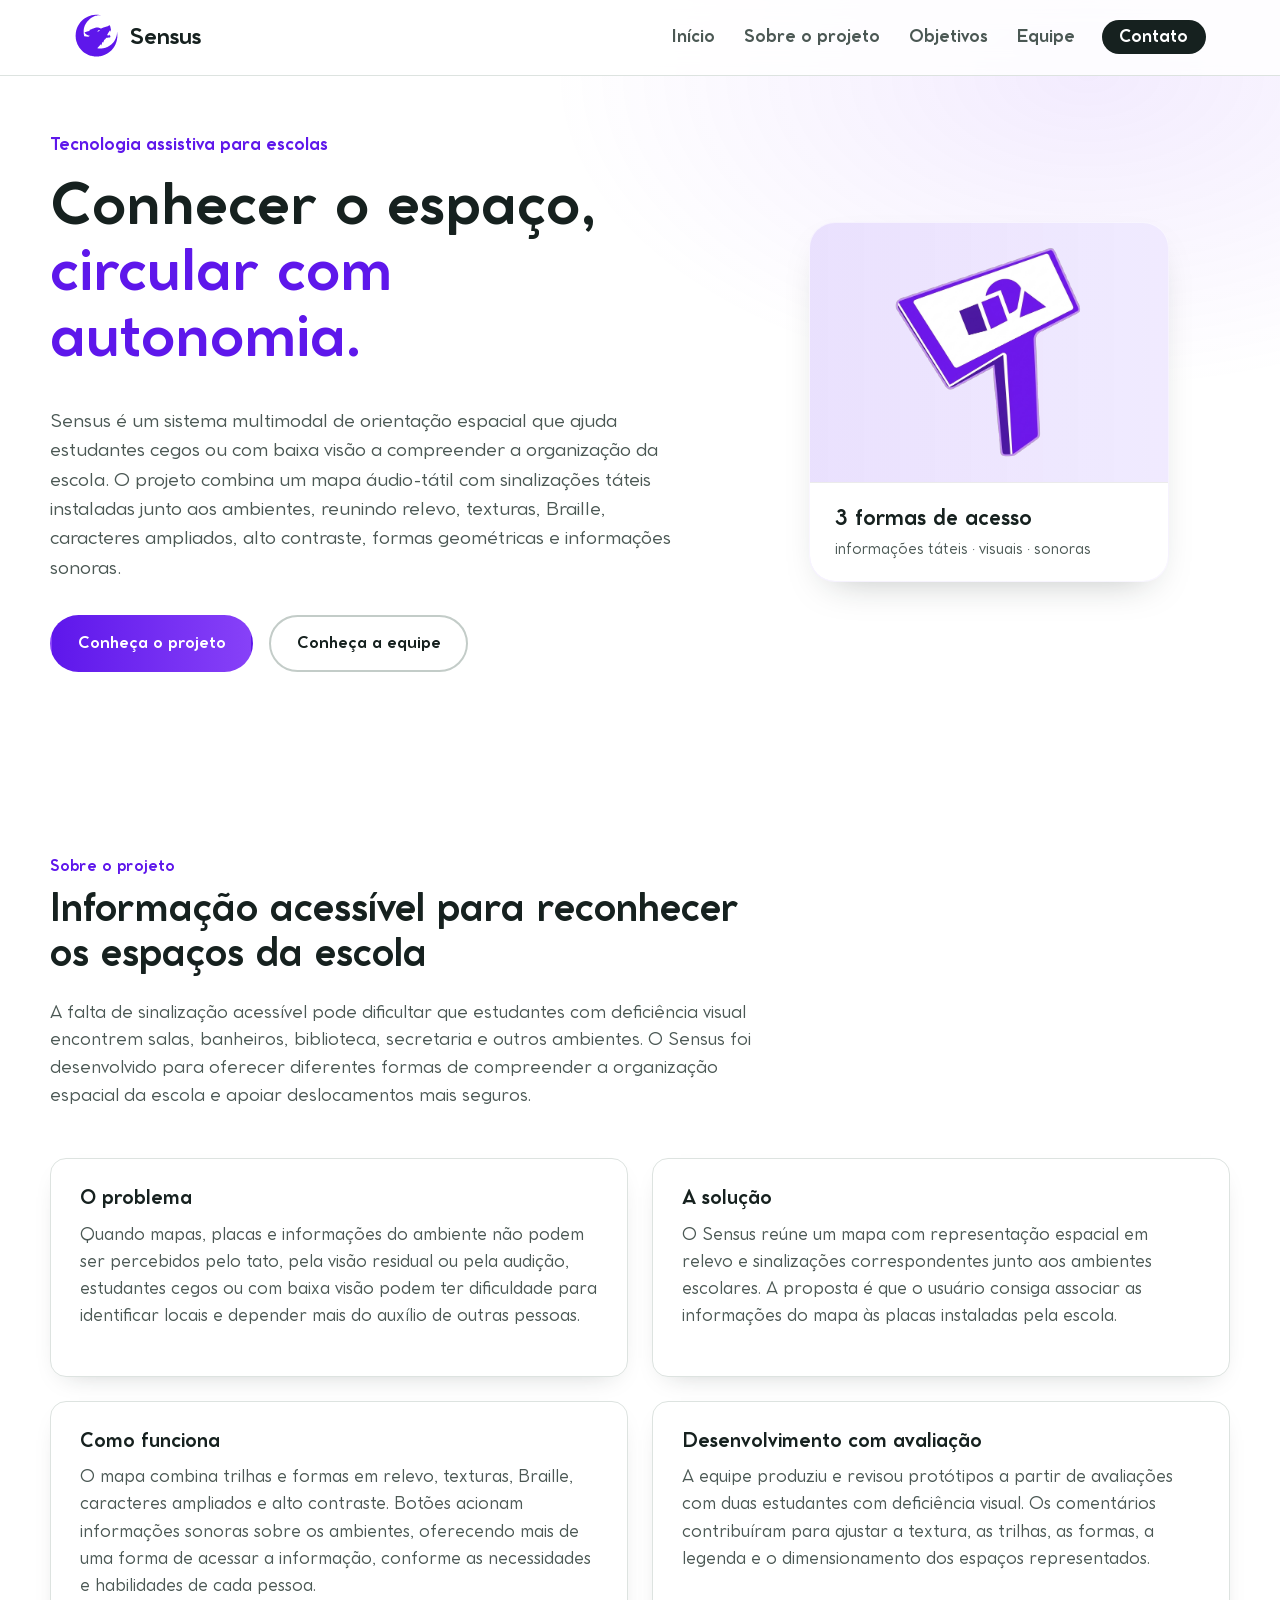
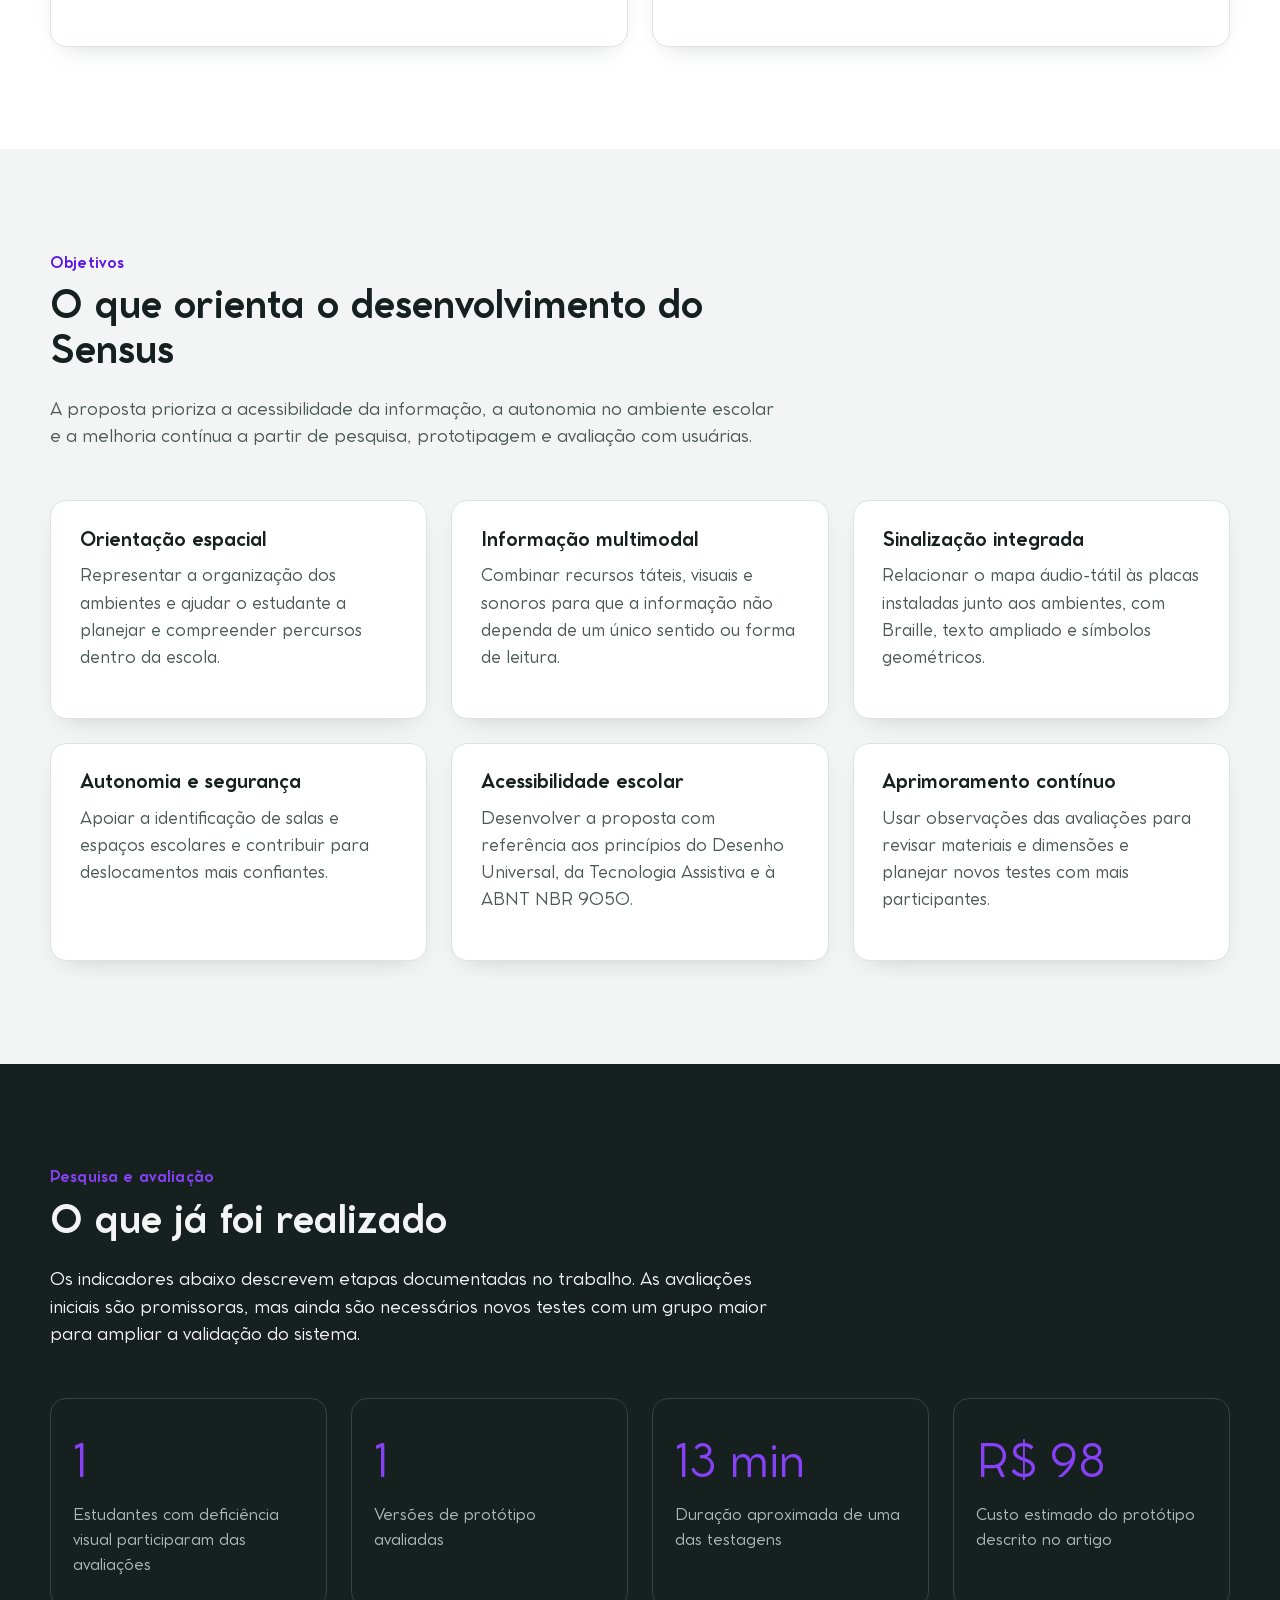
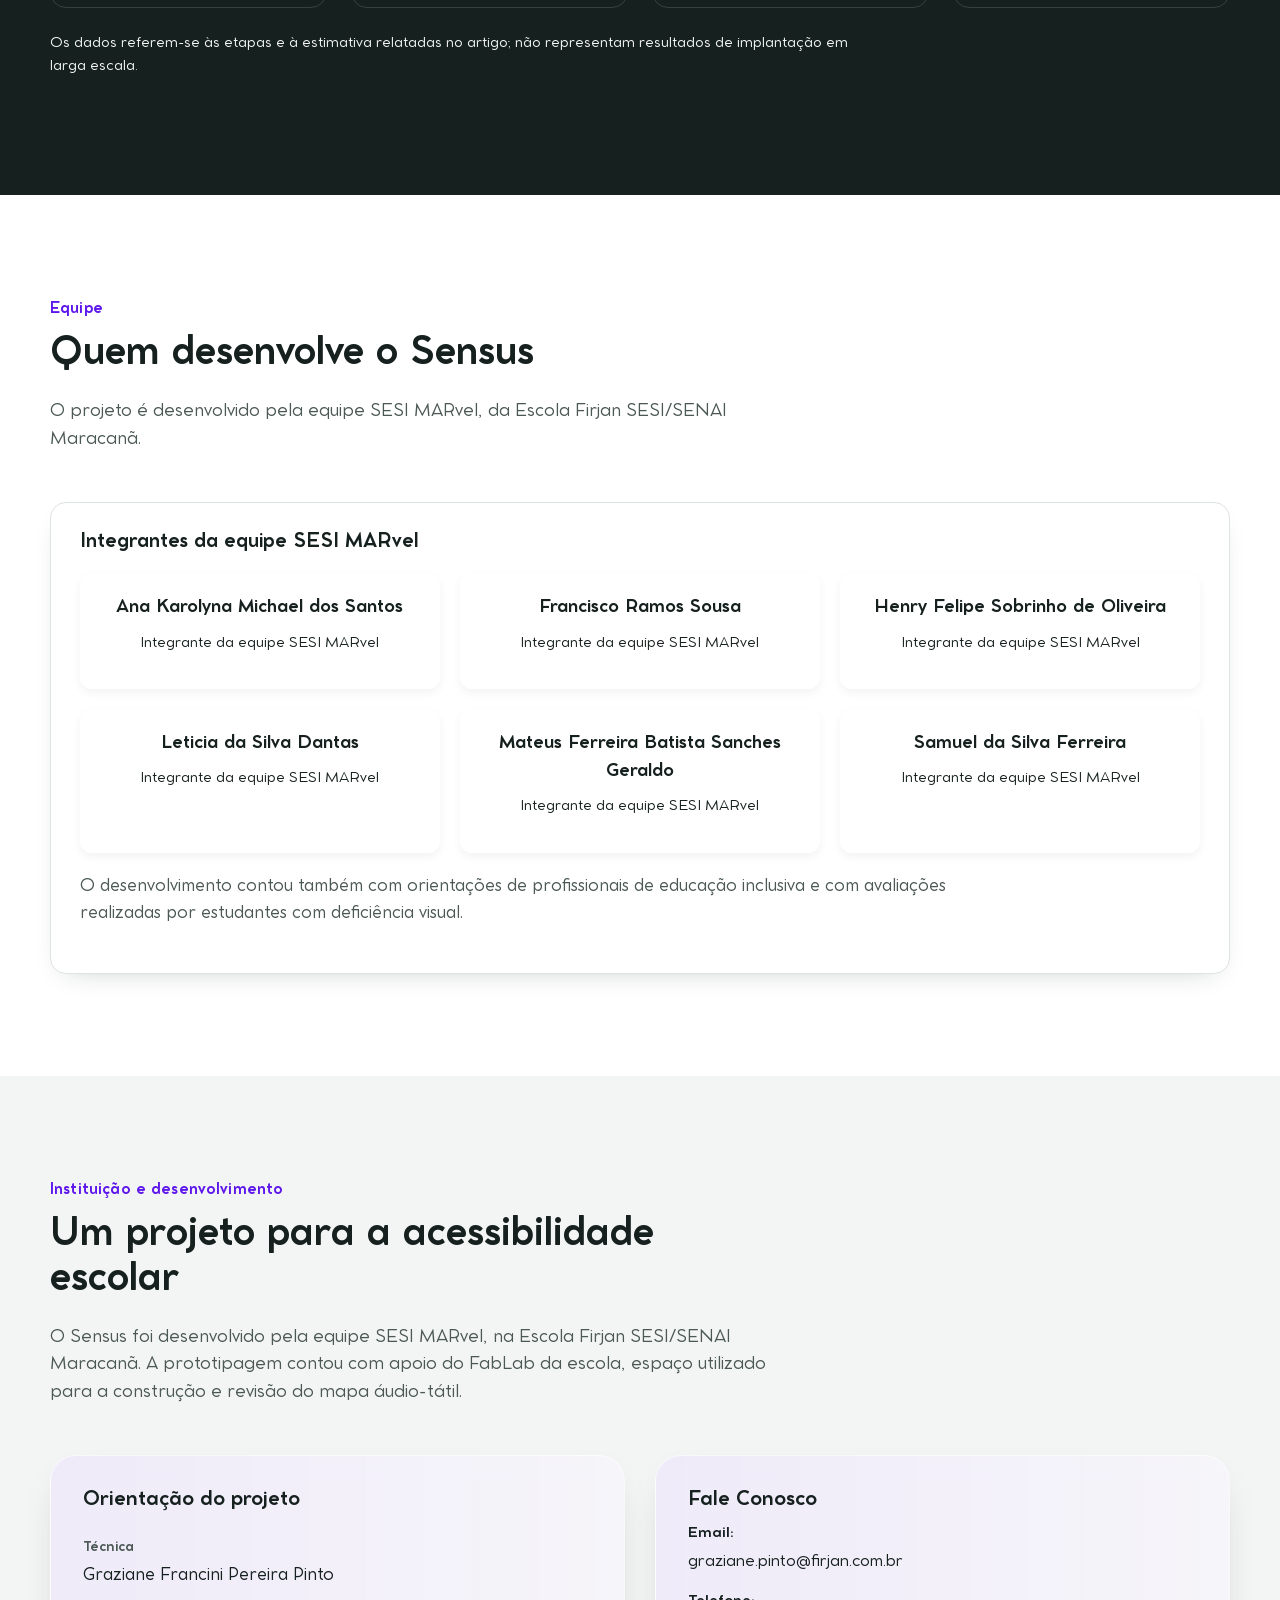
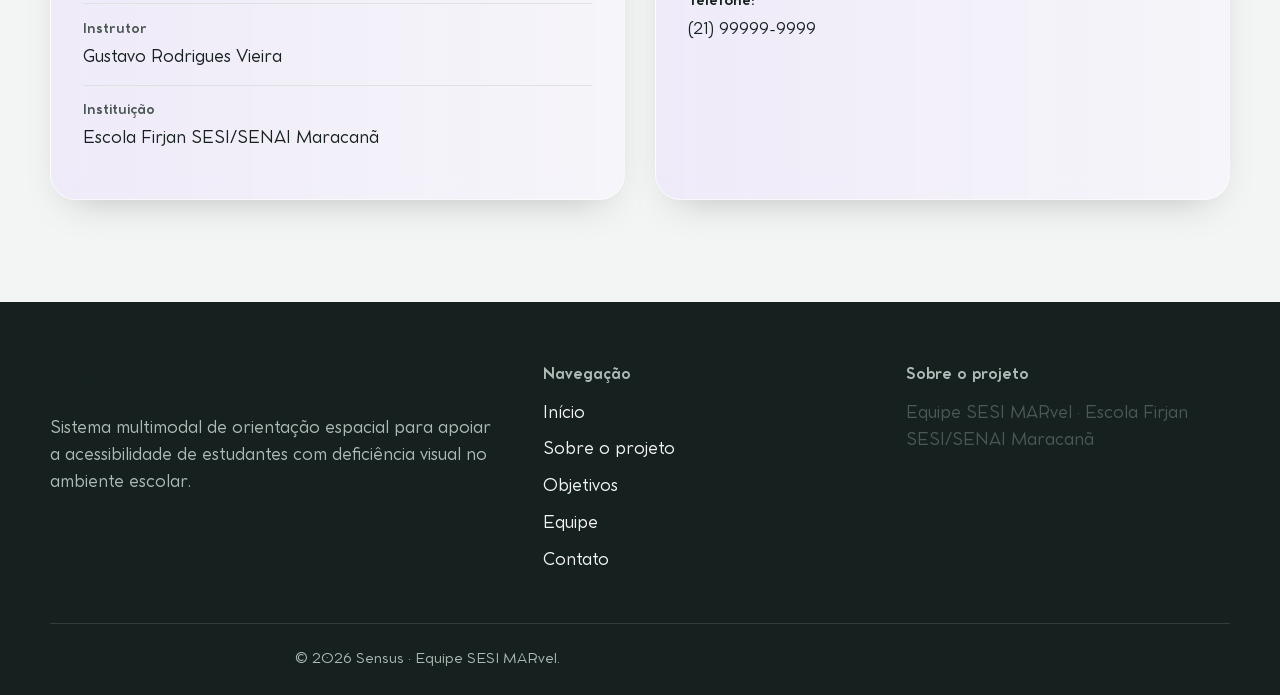
==== commit 1efc6e7d: "Pagina web" ====
--- a/index.html
+++ b/index.html
@@ -217,7 +217,7 @@
             <dt>Duração aproximada de uma das testagens</dt>
             <dd><span class="stat-number">0</span></dd>
           </div>
-          <div class="stat-card" data-reveal data-count="106" data-suffix=" reais">
+          <div class="stat-card" data-reveal data-count="106" data-prefix="R$ " data-suffix="">
             <dt>Custo estimado do protótipo descrito no artigo</dt>
             <dd><span class="stat-number">0</span></dd>
           </div>
@@ -233,22 +233,51 @@
           <p class="eyebrow">Equipe</p>
           <h2 id="equipe-titulo">Quem desenvolve o Sensus</h2>
           <p class="section-lead">
-            O projeto é desenvolvido pela equipe SESI MARvel, da Escola Firjan SESI/SENAI Maracanã,
-            com apoio da técnica Graziane Francini Pereira Pinto e do instrutor Gustavo Rodrigues Vieira.
+            O projeto é desenvolvido pela equipe SESI MARvel, da Escola Firjan SESI/SENAI Maracanã.
           </p>
         </header>
 
         <div class="info-card" data-reveal>
           <h3>Integrantes da equipe SESI MARvel</h3>
-          <ul>
-            <li>Ana Karolyna Michael dos Santos</li>
-            <li>Francisco Ramos Sousa</li>
-            <li>Henry Felipe Sobrinho de Oliveira</li>
-            <li>Leticia da Silva Dantas</li>
-            <li>Mateus Ferreira Batista Sanches Geraldo</li>
-            <li>Samuel da Silva Ferreira</li>
-          </ul>
-          <p>O desenvolvimento contou também com orientações de profissionais de educação inclusiva e com avaliações realizadas por estudantes com deficiência visual.</p>
+          <div class="grid-equipe">
+            <div class="card-membro">
+              <div class="card-conteudo">
+                <h4>Ana Karolyna Michael dos Santos</h4>
+                <p class="descricao">Integrante da equipe SESI MARvel</p>
+              </div>
+            </div>
+            <div class="card-membro">
+              <div class="card-conteudo">
+                <h4>Francisco Ramos Sousa</h4>
+                <p class="descricao">Integrante da equipe SESI MARvel</p>
+              </div>
+            </div>
+            <div class="card-membro">
+              <div class="card-conteudo">
+                <h4>Henry Felipe Sobrinho de Oliveira</h4>
+                <p class="descricao">Integrante da equipe SESI MARvel</p>
+              </div>
+            </div>
+            <div class="card-membro">
+              <div class="card-conteudo">
+                <h4>Leticia da Silva Dantas</h4>
+                <p class="descricao">Integrante da equipe SESI MARvel</p>
+              </div>
+            </div>
+            <div class="card-membro">
+              <div class="card-conteudo">
+                <h4>Mateus Ferreira Batista Sanches Geraldo</h4>
+                <p class="descricao">Integrante da equipe SESI MARvel</p>
+              </div>
+            </div>
+            <div class="card-membro">
+              <div class="card-conteudo">
+                <h4>Samuel da Silva Ferreira</h4>
+                <p class="descricao">Integrante da equipe SESI MARvel</p>
+              </div>
+            </div>
+          </div>
+          <p style="margin-top:20px;">O desenvolvimento contou também com orientações de profissionais de educação inclusiva e com avaliações realizadas por estudantes com deficiência visual.</p>
         </div>
       </div>
     </section>
@@ -262,18 +291,15 @@
           <p class="section-lead">
             O Sensus foi desenvolvido pela equipe SESI MARvel, na Escola Firjan SESI/SENAI Maracanã.
             A prototipagem contou com apoio do FabLab da escola, espaço utilizado para a construção e revisão
-            do mapa áudio-tátil. O projeto busca contribuir para ambientes educacionais mais inclusivos e acessíveis.
-          </p>
-        </header>
-
-        <div class="contact-grid contact-grid--single">
-          <div class="contact-info glass" data-reveal>
+            do mapa áudio-tátil.
+          </p>
+        </header>
+
+        <div class="contato-container" data-reveal>
+          <!-- Left side: Technique and Instructor Info -->
+          <div class="contato-info-texto contact-info glass">
             <h3>Orientação do projeto</h3>
             <ul class="contact-list">
-              <li>
-                <span class="contact-label">Equipe</span>
-                <span>SESI MARvel</span>
-              </li>
               <li>
                 <span class="contact-label">Técnica</span>
                 <span>Graziane Francini Pereira Pinto</span>
@@ -288,6 +314,17 @@
               </li>
             </ul>
           </div>
+
+          <!-- Right side: Contact Block -->
+          <div class="contato-bloco-dados contact-info glass">
+            <h3>Fale Conosco</h3>
+            <div class="dados-item">
+              <strong>Email:</strong> <span>graziane.pinto@firjan.com.br</span>
+            </div>
+            <div class="dados-item">
+              <strong>Telefone:</strong> <span>(21) 99999-9999</span>
+            </div>
+          </div>
         </div>
       </div>
     </section>
--- a/static/css/style.css
+++ b/static/css/style.css
@@ -443,45 +443,39 @@
   justify-content: center;
   align-items: center;
   width: 100%;
-  margin: 1.5rem 0; /* Evita colisão com os textos acima/abaixo no mobile */
+  margin: 1.5rem 0;
 }
 
 /* Card principal refinado */
 .hero-path-card {
   width: 100%;
-  max-width: 360px; /* Garante tamanho máximo sem estourar a tela */
+  max-width: 360px;
   aspect-ratio: 1 / 1;
   border-radius: var(--radius-lg, 24px);
-  position: relative;
-  overflow: hidden; /* OBRIGATÓRIO: Corta a ilustração nas bordas arredondadas */
+  overflow: hidden;
+  display: flex;
+  flex-direction: column; /* Empilha os itens (imagem em cima, texto embaixo) */
+  background-color: #f4f0ff; 
+}
+
+/* SVG agora ocupa apenas o espaço disponível ACIMA do texto */
+.hero-svg-asset {
+  width: 100%;
+  flex: 1; /* Faz a imagem crescer e ocupar todo o espaço que sobra no card */
+  min-height: 0; /* Evita bugs de flexbox no Firefox/Safari */
+  object-fit: contain; 
+  object-position: center bottom; /* Alinha a imagem para "apoiar" na linha do texto */
+  padding: 1.5rem; /* Respiro em volta do SVG para não encostar nas bordas */
+  box-sizing: border-box;
+}
+
+/* Texto fica na base naturalmente, sem sobrepor a imagem */
+.hero-path-card-label {
   display: flex;
   flex-direction: column;
-  justify-content: flex-end;
-  padding: 1.6rem;
-  box-sizing: border-box;
-}
-
-/* SVG posicionado e isolado */
-.hero-svg-asset {
-  position: absolute;
-  top: 0;
-  left: 0;
-  width: 100%;
-  height: 100%;
-  object-fit: contain; /* Enquadra sem distorcer */
-  object-position: center;
-  /* Espaçamento interno inferior para a arte não atropelar o texto */
-  padding: 1rem 1rem 4rem 1rem; 
-  pointer-events: none;
-  z-index: 1;
-}
-
-/* Texto sempre na frente da imagem */
-.hero-path-card-label {
-  position: relative;
-  z-index: 2; /* Fica acima da camada da imagem */
-  display: flex;
-  flex-direction: column;
+  padding: 1.2rem 1.6rem;
+  background-color: var(--bg-surface, #ffffff);
+  border-top: 1px solid rgba(0, 0, 0, 0.08); /* Linha divisória */
   font-size: 0.92rem;
   color: var(--color-ink-soft);
 }
@@ -490,6 +484,7 @@
   font-family: var(--font-display);
   font-size: 1.3rem;
   color: var(--color-ink);
+  margin-bottom: 0.2rem;
 }
 
 /* =========================================================
@@ -981,4 +976,76 @@
   .hero-actions .btn {
     width: 100%;
   }
-}+}
+/* Novos estilos para a Equipe */
+.grid-equipe {
+  display: grid;
+  grid-template-columns: repeat(3, 1fr); /* 3 colunas, formando 2 linhas (2x3) */
+  gap: 20px;
+  margin-top: 20px;
+}
+
+/* Responsividade para manter o layout legível em telas menores */
+@media (max-width: 900px) {
+  .grid-equipe {
+    grid-template-columns: repeat(2, 1fr);
+  }
+}
+
+@media (max-width: 600px) {
+  .grid-equipe {
+    grid-template-columns: 1fr;
+  }
+}
+.card-membro {
+  background-color: var(--surface);
+  border: 1px solid var(--border);
+  border-radius: 12px;
+  overflow: hidden;
+  box-shadow: 0 4px 10px rgba(0,0,0,0.05);
+  transition: transform 0.3s ease;
+}
+.card-membro:hover {
+  transform: translateY(-5px);
+}
+.card-conteudo {
+  padding: 20px;
+  text-align: center;
+}
+.card-conteudo h4 {
+  margin: 0 0 10px 0;
+  font-size: 1.1rem;
+  color: var(--text-primary);
+}
+.card-conteudo .descricao {
+  font-size: 0.9rem;
+  color: var(--text-secondary);
+}
+
+/* Novos estilos para o Contato */
+.contato-container {
+  display: flex;
+  justify-content: space-between;
+  align-items: stretch;
+  gap: 30px;
+  flex-wrap: wrap;
+}
+.contato-info-texto {
+  flex: 1;
+  min-width: 280px;
+}
+.contato-bloco-dados {
+  flex: 1;
+  min-width: 280px;
+}
+.dados-item {
+  margin-bottom: 15px;
+  font-size: 16px;
+  color: var(--text-primary);
+}
+.dados-item strong {
+  display: block;
+  font-size: 0.9rem;
+  color: var(--text-secondary);
+  margin-bottom: 4px;
+}
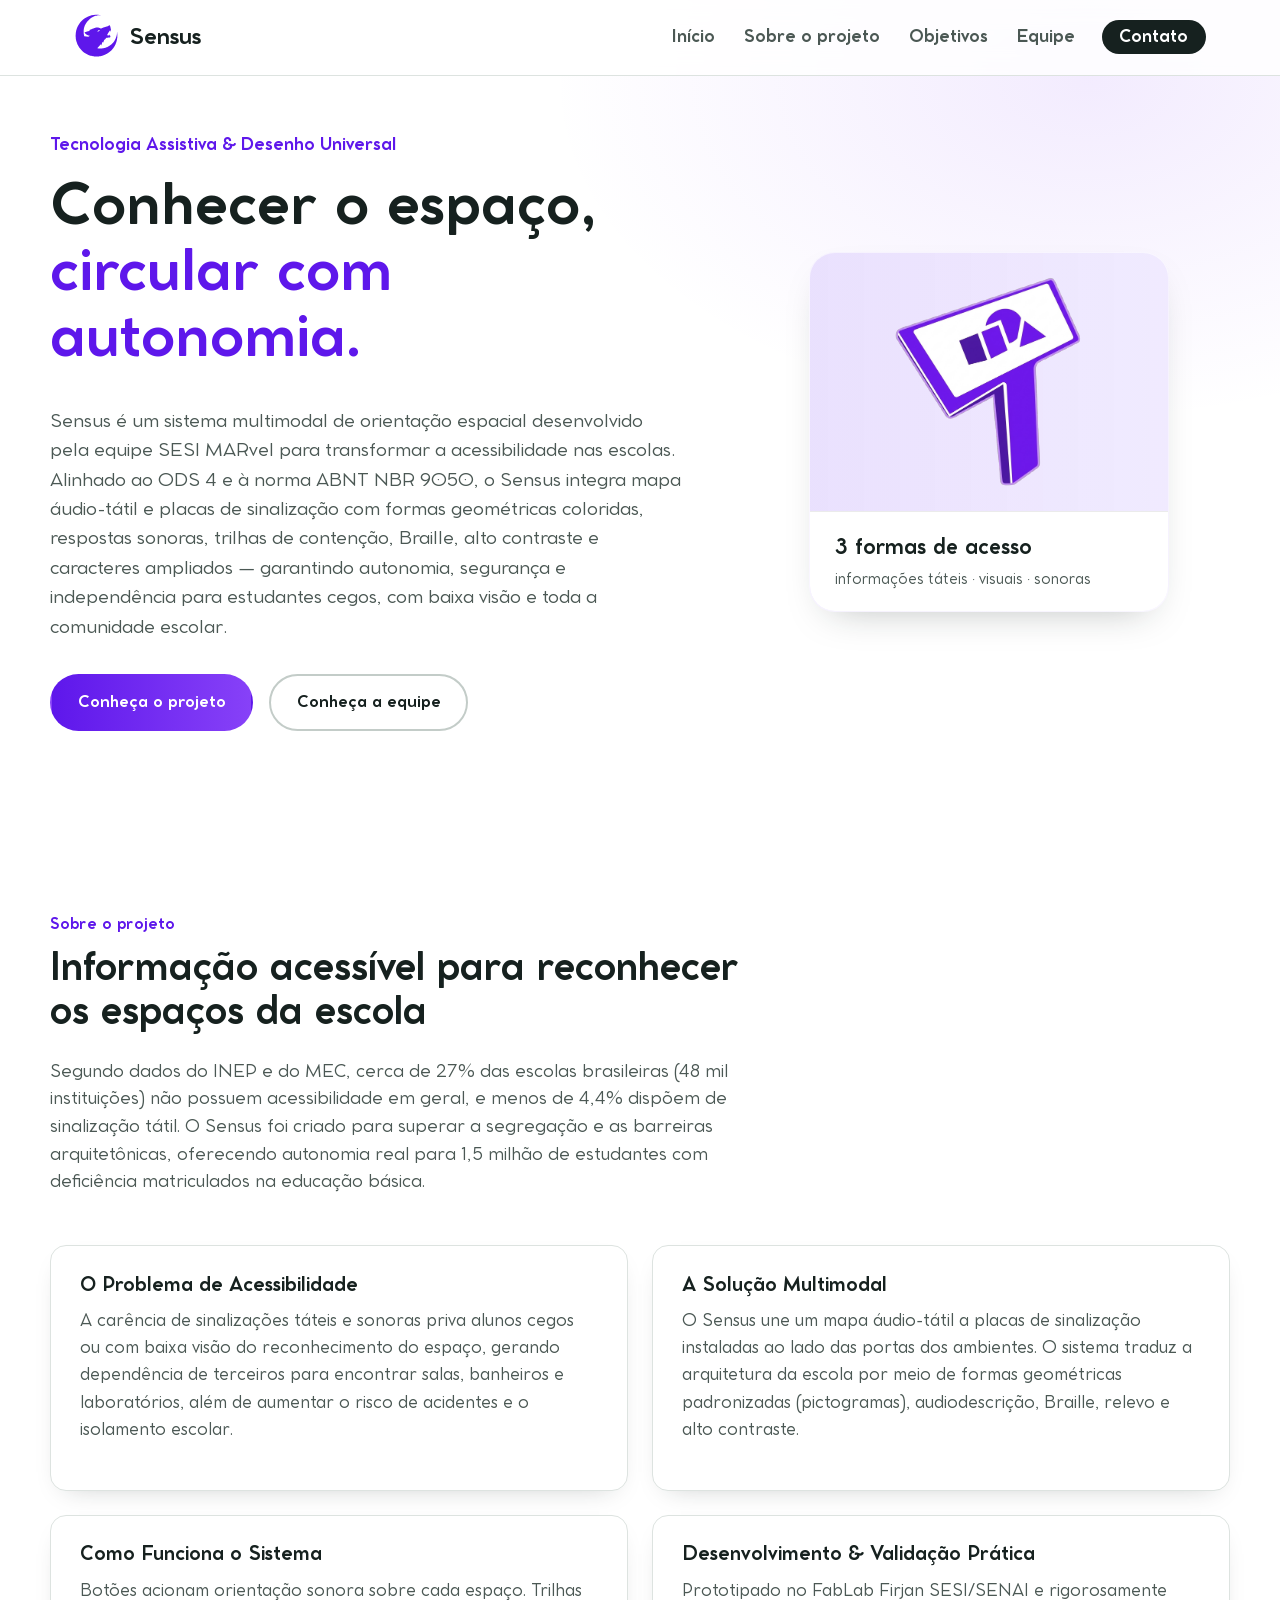
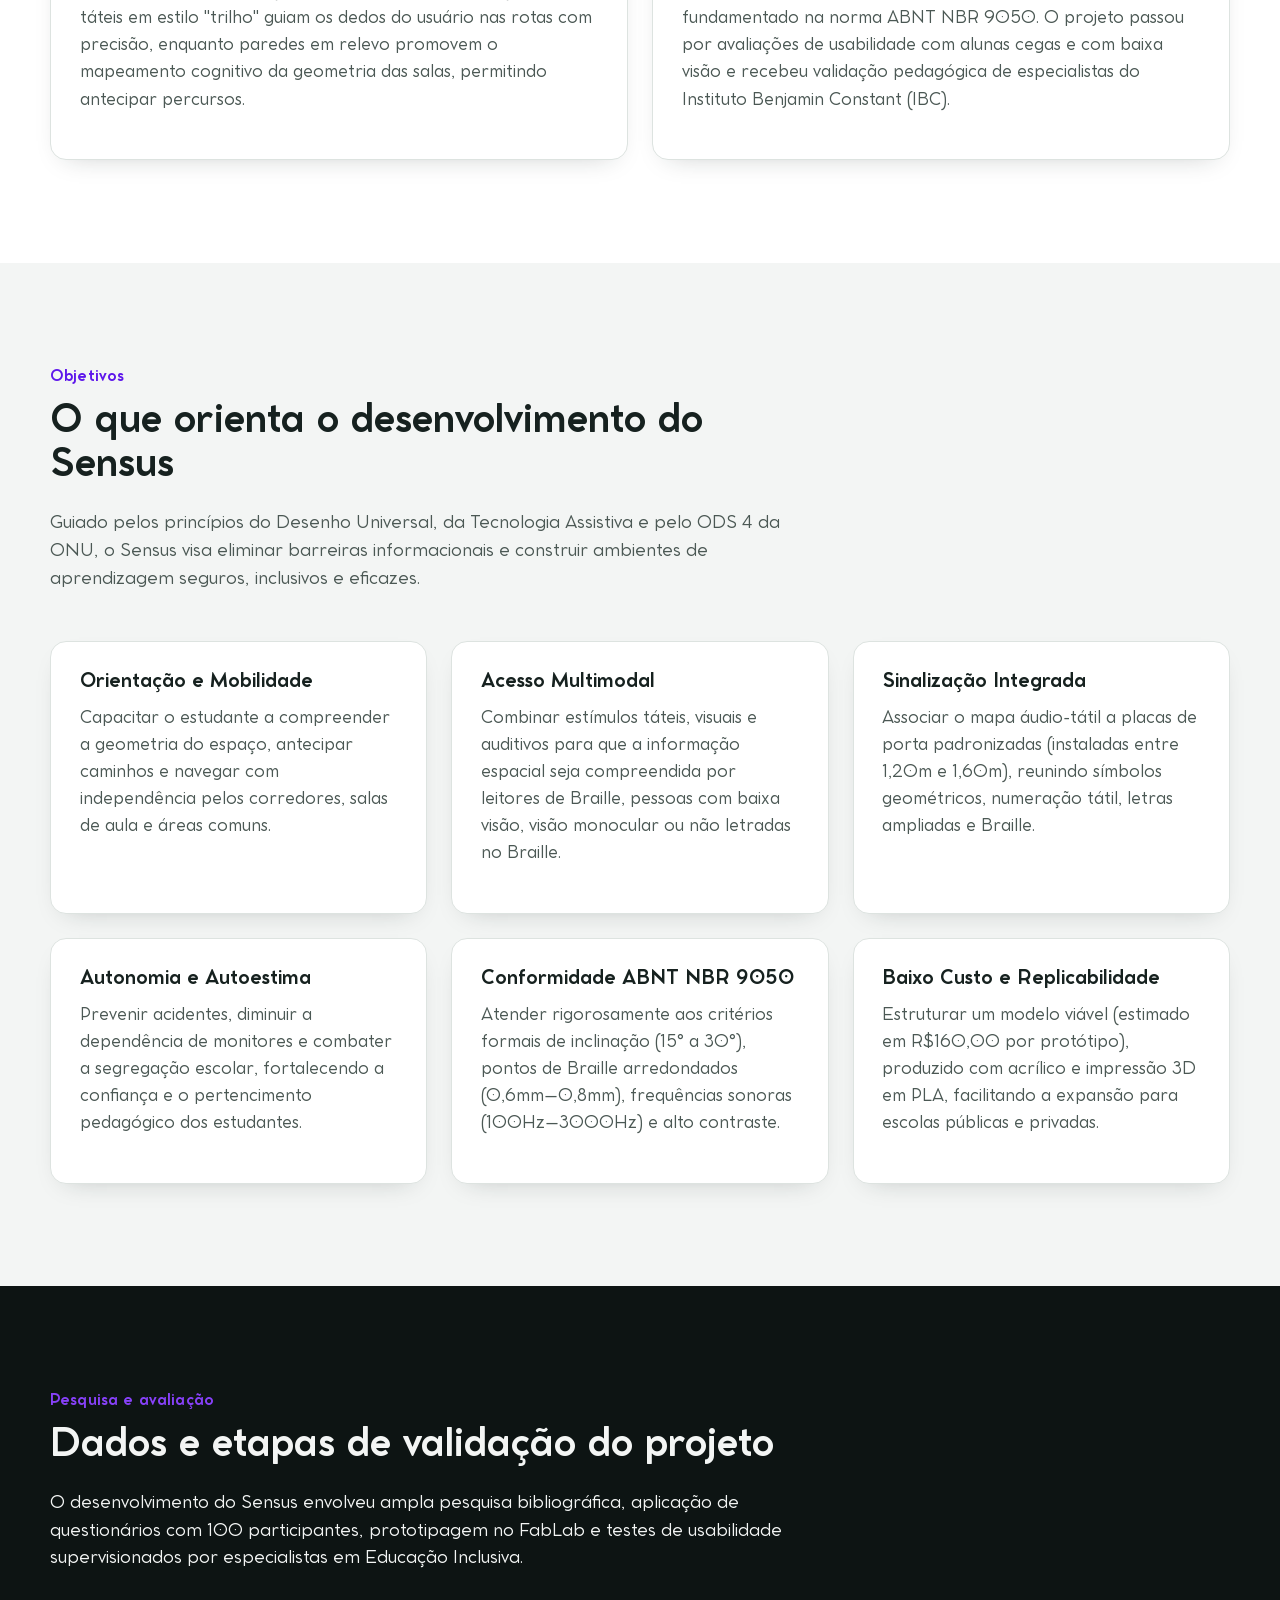
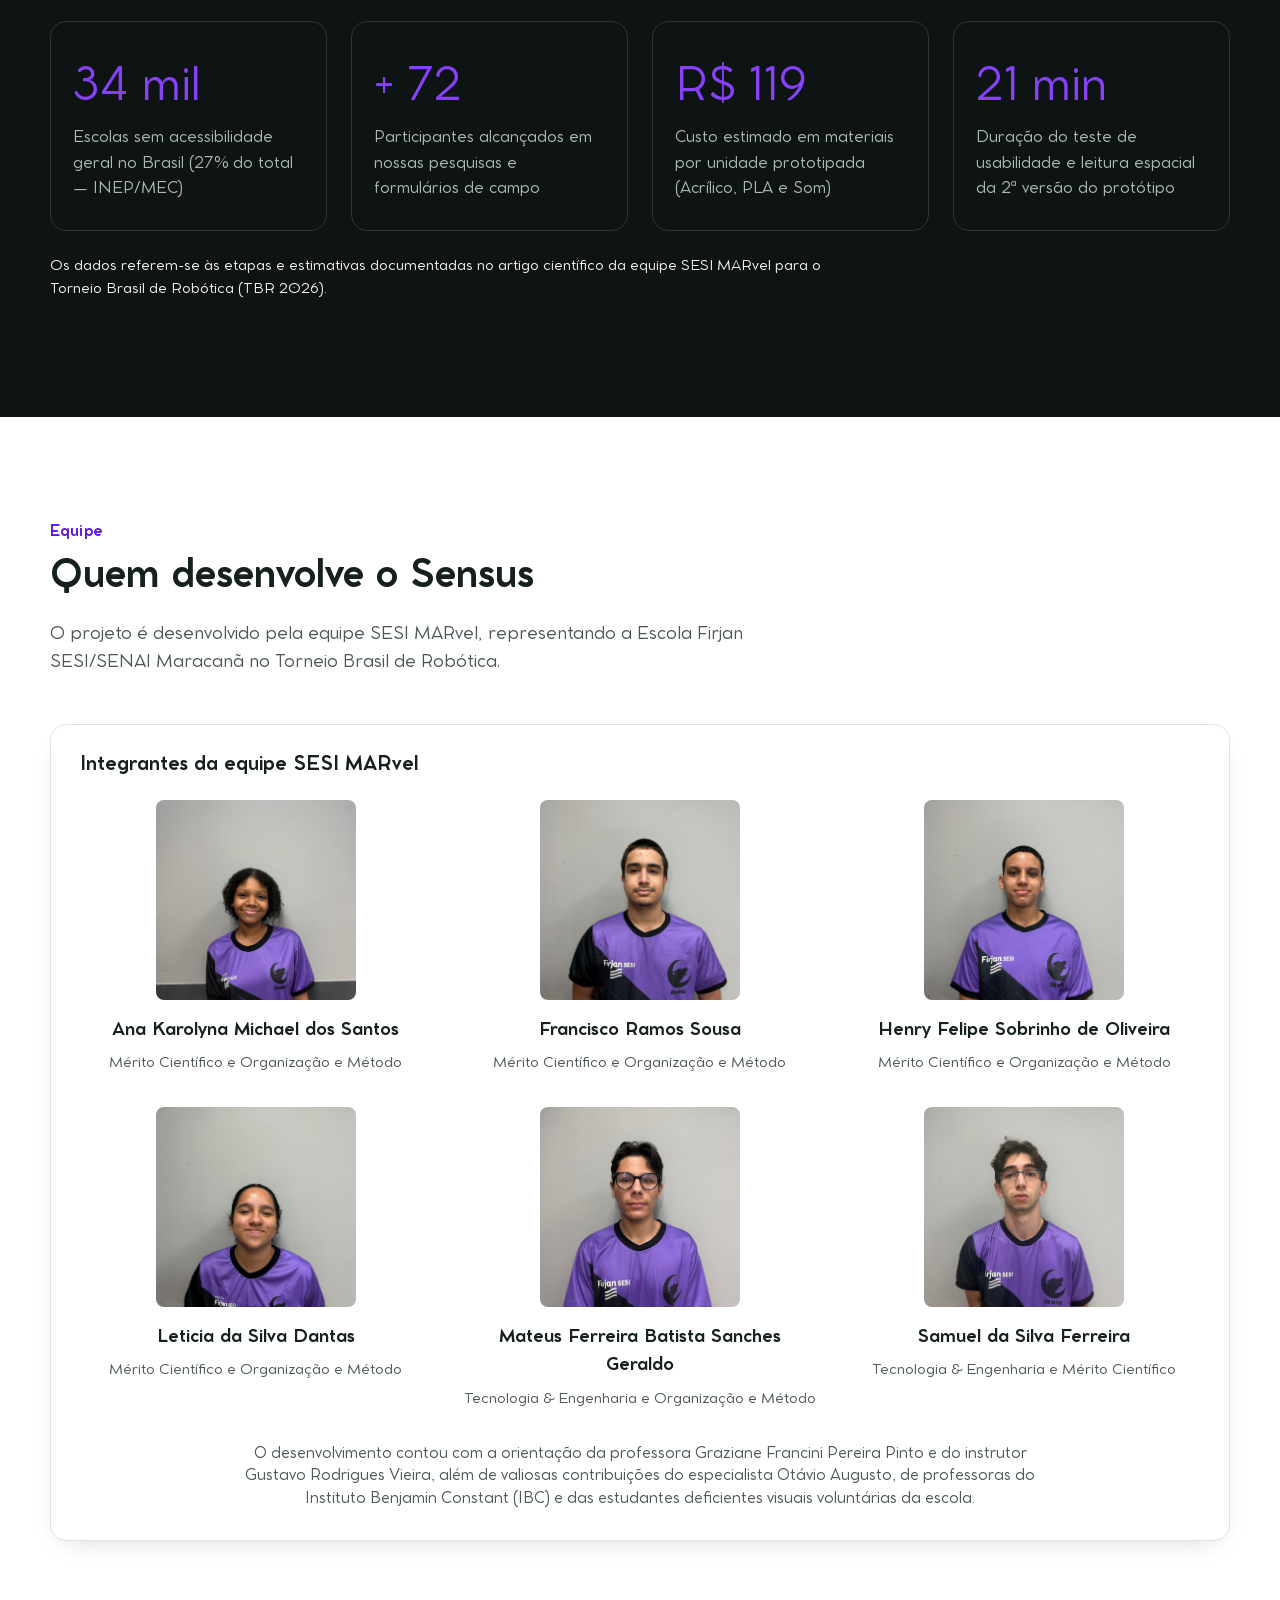
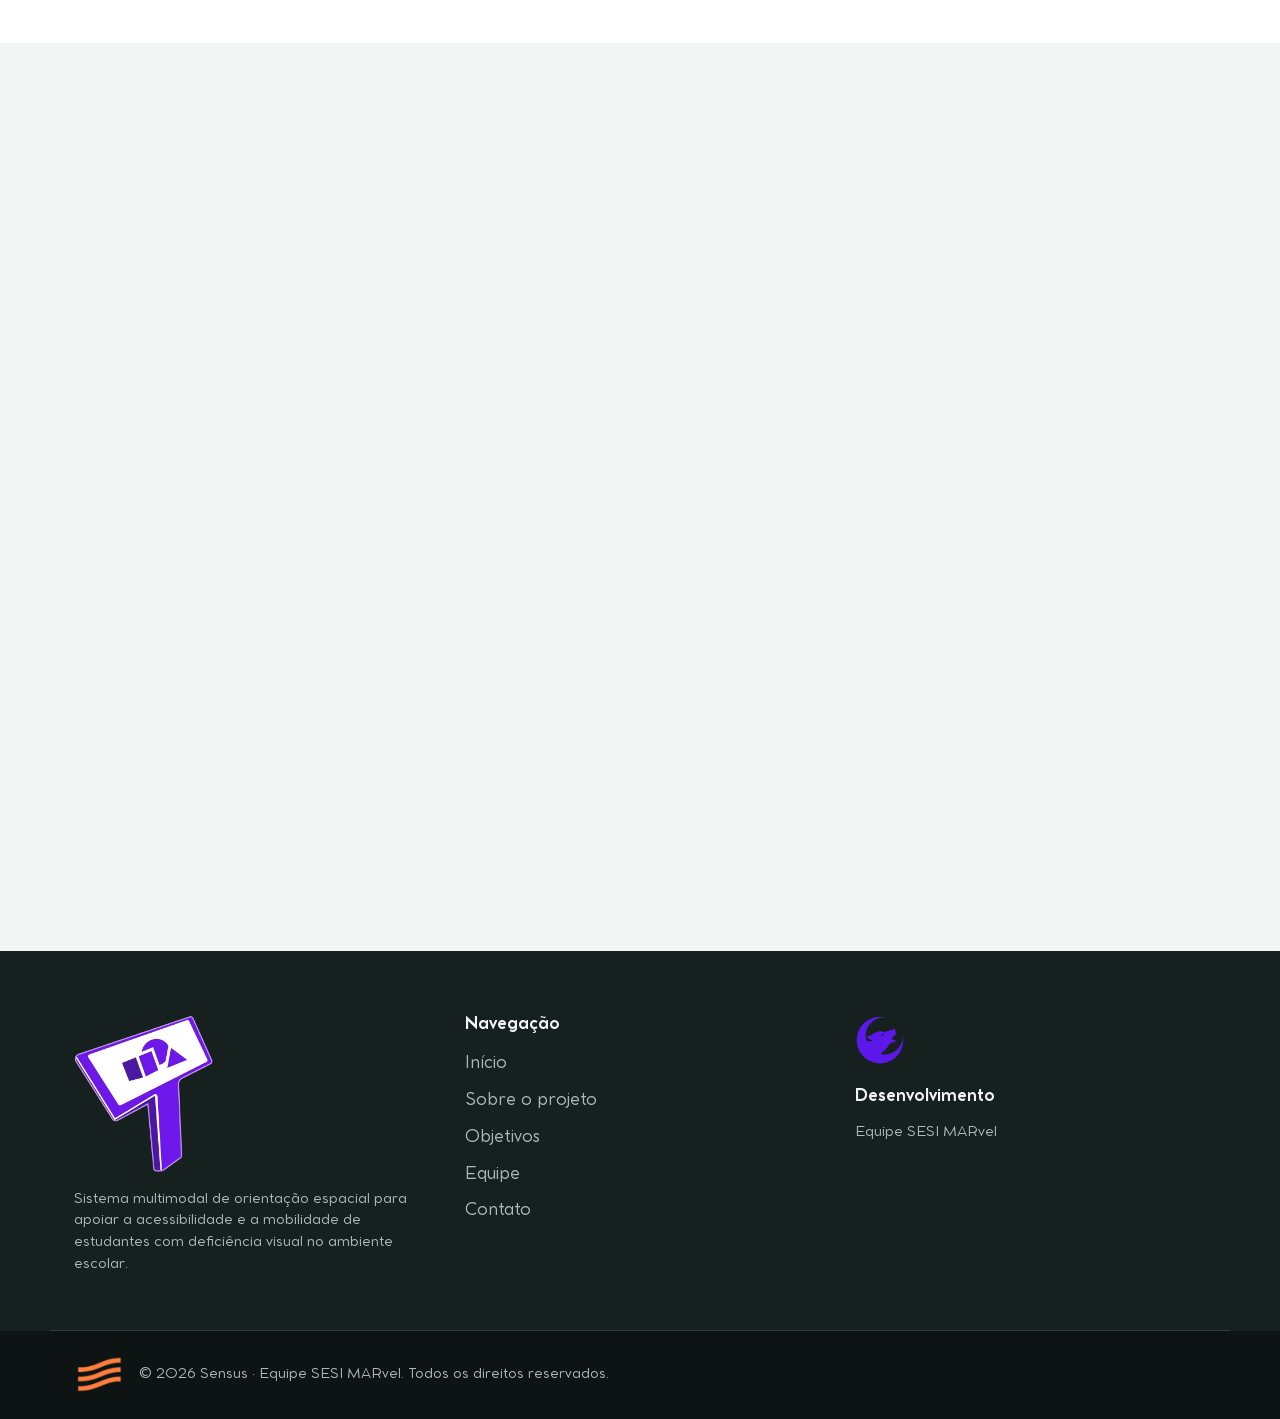
==== commit 1aff4048: "Pagina web2" ====
--- a/index.html
+++ b/index.html
@@ -5,7 +5,7 @@
   <meta charset="UTF-8">
   <meta name="viewport" content="width=device-width, initial-scale=1.0">
   <title>Sensus — Sistema Multimodal de Orientação Escolar</title>
-  <meta name="description" content="Sensus é um sistema multimodal de orientação espacial para escolas, que integra mapa áudio-tátil, sinalização em relevo, Braille, alto contraste e informações sonoras para apoiar a autonomia de estudantes com deficiência visual.">
+  <meta name="description" content="Sensus é um sistema multimodal de orientação espacial para escolas desenvolvido pela equipe SESI MARvel. Integra mapa áudio-tátil, placas de sinalização, Braille, formas geométricas, alto contraste e informações sonoras em conformidade com a ABNT NBR 9050 e ODS 4.">
   <link rel="preconnect" href="https://fonts.googleapis.com">
   <link rel="preconnect" href="https://fonts.gstatic.com" crossorigin>
   <link
@@ -18,36 +18,30 @@
 
   <a class="skip-link" href="#conteudo-principal">Pular para o conteúdo principal</a>
 
+  <!-- PRELOADER -->
   <div id="preloader" class="preloader" role="status" aria-label="Carregando o site Sensus">
     <div class="preloader-content">
-
       <span class="preloader-mark" aria-hidden="true">
         <svg viewBox="0 0 474 474" xmlns="http://www.w3.org/2000/svg">
           <path fill="currentColor" fill-rule="evenodd"
-            d="M 229.00,18.00 L 228.00,19.00 L 206.00,20.00 L 185.00,24.00 L 149.00,36.00 L 124.00,49.00 L 110.00,58.00 L 93.00,71.00 L 69.00,95.00 L 56.00,112.00 L 46.00,128.00 L 36.00,148.00 L 29.00,166.00 L 22.00,190.00 L 22.00,195.00 L 20.00,201.00 L 19.00,215.00 L 18.00,216.00 L 18.00,228.00 L 17.00,229.00 L 17.00,250.00 L 18.00,251.00 L 19.00,270.00 L 24.00,295.00 L 37.00,331.00 L 57.00,366.00 L 80.00,393.00 L 95.00,407.00 L 109.00,418.00 L 128.00,430.00 L 152.00,442.00 L 172.00,449.00 L 183.00,451.00 L 187.00,453.00 L 209.00,456.00 L 210.00,457.00 L 251.00,458.00 L 252.00,457.00 L 263.00,457.00 L 264.00,456.00 L 277.00,455.00 L 298.00,450.00 L 305.00,447.00 L 311.00,446.00 L 313.00,444.00 L 330.00,438.00 L 347.00,429.00 L 370.00,414.00 L 393.00,394.00 L 404.00,382.00 L 415.00,368.00 L 430.00,344.00 L 439.00,326.00 L 443.00,313.00 L 445.00,310.00 L 452.00,285.00 L 455.00,264.00 L 456.00,263.00 L 457.00,226.00 L 456.00,225.00 L 455.00,206.00 L 453.00,199.00 L 452.00,223.00 L 448.00,243.00 L 439.00,269.00 L 431.00,285.00 L 422.00,299.00 L 411.00,313.00 L 393.00,331.00 L 378.00,343.00 L 348.00,360.00 L 343.00,361.00 L 332.00,366.00 L 309.00,372.00 L 303.00,372.00 L 295.00,374.00 L 261.00,374.00 L 260.00,373.00 L 248.00,372.00 L 246.00,370.00 L 247.00,368.00 L 283.00,330.00 L 285.00,332.00 L 285.00,343.00 L 286.00,343.00 L 293.00,326.00 L 295.00,317.00 L 299.00,307.00 L 301.00,305.00 L 307.00,312.00 L 308.00,311.00 L 317.00,286.00 L 321.00,279.00 L 324.00,283.00 L 337.00,266.00 L 342.00,262.00 L 352.00,260.00 L 359.00,260.00 L 360.00,259.00 L 374.00,259.00 L 378.00,258.00 L 381.00,255.00 L 384.00,246.00 L 384.00,241.00 L 378.00,236.00 L 378.00,234.00 L 373.00,226.00 L 372.00,226.00 L 372.00,235.00 L 369.00,238.00 L 350.00,235.00 L 349.00,233.00 L 360.00,210.00 L 380.00,183.00 L 383.00,185.00 L 386.00,195.00 L 388.00,196.00 L 389.00,193.00 L 389.00,173.00 L 383.00,146.00 L 379.00,135.00 L 375.00,129.00 L 371.00,129.00 L 368.00,132.00 L 356.00,139.00 L 345.00,141.00 L 320.00,149.00 L 317.00,151.00 L 298.00,157.00 L 286.00,163.00 L 282.00,163.00 L 263.00,156.00 L 254.00,154.00 L 233.00,154.00 L 209.00,161.00 L 206.00,163.00 L 200.00,164.00 L 195.00,167.00 L 190.00,168.00 L 169.00,177.00 L 160.00,183.00 L 164.00,184.00 L 166.00,186.00 L 163.00,189.00 L 147.00,193.00 L 114.00,204.00 L 112.00,206.00 L 112.00,208.00 L 116.00,214.00 L 130.00,226.00 L 153.00,238.00 L 166.00,239.00 L 167.00,240.00 L 164.00,243.00 L 151.00,250.00 L 108.00,244.00 L 106.00,240.00 L 106.00,235.00 L 103.00,223.00 L 103.00,216.00 L 102.00,215.00 L 102.00,180.00 L 103.00,179.00 L 103.00,172.00 L 107.00,153.00 L 114.00,132.00 L 124.00,112.00 L 138.00,91.00 L 169.00,60.00 L 183.00,50.00 L 203.00,39.00 L 225.00,30.00 L 233.00,28.00 L 237.00,28.00 L 252.00,24.00 L 278.00,23.00 L 279.00,22.00 L 269.00,21.00 L 268.00,20.00 L 260.00,20.00 L 259.00,19.00 Z M 273.00,179.00 L 270.00,185.00 L 261.00,192.00 L 250.00,197.00 L 247.00,196.00 L 252.00,187.00 L 259.00,181.00 L 271.00,178.00 Z"" />
+            d="M 229.00,18.00 L 228.00,19.00 L 206.00,20.00 L 185.00,24.00 L 149.00,36.00 L 124.00,49.00 L 110.00,58.00 L 93.00,71.00 L 69.00,95.00 L 56.00,112.00 L 46.00,128.00 L 36.00,148.00 L 29.00,166.00 L 22.00,190.00 L 22.00,195.00 L 20.00,201.00 L 19.00,215.00 L 18.00,216.00 L 18.00,228.00 L 17.00,229.00 L 17.00,250.00 L 18.00,251.00 L 19.00,270.00 L 24.00,295.00 L 37.00,331.00 L 57.00,366.00 L 80.00,393.00 L 95.00,407.00 L 109.00,418.00 L 128.00,430.00 L 152.00,442.00 L 172.00,449.00 L 183.00,451.00 L 187.00,453.00 L 209.00,456.00 L 210.00,457.00 L 251.00,458.00 L 252.00,457.00 L 263.00,457.00 L 264.00,456.00 L 277.00,455.00 L 298.00,450.00 L 305.00,447.00 L 311.00,446.00 L 313.00,444.00 L 330.00,438.00 L 347.00,429.00 L 370.00,414.00 L 393.00,394.00 L 404.00,382.00 L 415.00,368.00 L 430.00,344.00 L 439.00,326.00 L 443.00,313.00 L 445.00,310.00 L 452.00,285.00 L 455.00,264.00 L 456.00,263.00 L 457.00,226.00 L 456.00,225.00 L 455.00,206.00 L 453.00,199.00 L 452.00,223.00 L 448.00,243.00 L 439.00,269.00 L 431.00,285.00 L 422.00,299.00 L 411.00,313.00 L 393.00,331.00 L 378.00,343.00 L 348.00,360.00 L 343.00,361.00 L 332.00,366.00 L 309.00,372.00 L 303.00,372.00 L 295.00,374.00 L 261.00,374.00 L 260.00,373.00 L 248.00,372.00 L 246.00,370.00 L 247.00,368.00 L 283.00,330.00 L 285.00,332.00 L 285.00,343.00 L 286.00,343.00 L 293.00,326.00 L 295.00,317.00 L 299.00,307.00 L 301.00,305.00 L 307.00,312.00 L 308.00,311.00 L 317.00,286.00 L 321.00,279.00 L 324.00,283.00 L 337.00,266.00 L 342.00,262.00 L 352.00,260.00 L 359.00,260.00 L 360.00,259.00 L 374.00,259.00 L 378.00,258.00 L 381.00,255.00 L 384.00,246.00 L 384.00,241.00 L 378.00,236.00 L 378.00,234.00 L 373.00,226.00 L 372.00,226.00 L 372.00,235.00 L 369.00,238.00 L 350.00,235.00 L 349.00,233.00 L 360.00,210.00 L 380.00,183.00 L 383.00,185.00 L 386.00,195.00 L 388.00,196.00 L 389.00,193.00 L 389.00,173.00 L 383.00,146.00 L 379.00,135.00 L 375.00,129.00 L 371.00,129.00 L 368.00,132.00 L 356.00,139.00 L 345.00,141.00 L 320.00,149.00 L 317.00,151.00 L 298.00,157.00 L 286.00,163.00 L 282.00,163.00 L 263.00,156.00 L 254.00,154.00 L 233.00,154.00 L 209.00,161.00 L 206.00,163.00 L 200.00,164.00 L 195.00,167.00 L 190.00,168.00 L 169.00,177.00 L 160.00,183.00 L 164.00,184.00 L 166.00,186.00 L 163.00,189.00 L 147.00,193.00 L 114.00,204.00 L 112.00,206.00 L 112.00,208.00 L 116.00,214.00 L 130.00,226.00 L 153.00,238.00 L 166.00,239.00 L 167.00,240.00 L 164.00,243.00 L 151.00,250.00 L 108.00,244.00 L 106.00,240.00 L 106.00,235.00 L 103.00,223.00 L 103.00,216.00 L 102.00,215.00 L 102.00,180.00 L 103.00,179.00 L 103.00,172.00 L 107.00,153.00 L 114.00,132.00 L 124.00,112.00 L 138.00,91.00 L 169.00,60.00 L 183.00,50.00 L 203.00,39.00 L 225.00,30.00 L 233.00,28.00 L 237.00,28.00 L 252.00,24.00 L 278.00,23.00 L 279.00,22.00 L 269.00,21.00 L 268.00,20.00 L 260.00,20.00 L 259.00,19.00 Z M 273.00,179.00 L 270.00,185.00 L 261.00,192.00 L 250.00,197.00 L 247.00,196.00 L 252.00,187.00 L 259.00,181.00 L 271.00,178.00 Z" />
         </svg>
-    </span>
-
-    <span class=" logo-text">Sensus</span>
-
-      </a>
+      </span>
+      <span class="logo-text">Sensus</span>
     </div>
   </div>
 
+  <!-- HEADER -->
   <header class="site-header" id="topo">
     <div class="header-inner">
-
       <a href="#topo" class="logo" aria-label="Sensus — página inicial">
-
         <span class="logo-mark" aria-hidden="true">
           <svg viewBox="0 0 474 474" xmlns="http://www.w3.org/2000/svg">
             <path fill="currentColor" fill-rule="evenodd"
               d="M 229.00,18.00 L 228.00,19.00 L 206.00,20.00 L 185.00,24.00 L 149.00,36.00 L 124.00,49.00 L 110.00,58.00 L 93.00,71.00 L 69.00,95.00 L 56.00,112.00 L 46.00,128.00 L 36.00,148.00 L 29.00,166.00 L 22.00,190.00 L 22.00,195.00 L 20.00,201.00 L 19.00,215.00 L 18.00,216.00 L 18.00,228.00 L 17.00,229.00 L 17.00,250.00 L 18.00,251.00 L 19.00,270.00 L 24.00,295.00 L 37.00,331.00 L 57.00,366.00 L 80.00,393.00 L 95.00,407.00 L 109.00,418.00 L 128.00,430.00 L 152.00,442.00 L 172.00,449.00 L 183.00,451.00 L 187.00,453.00 L 209.00,456.00 L 210.00,457.00 L 251.00,458.00 L 252.00,457.00 L 263.00,457.00 L 264.00,456.00 L 277.00,455.00 L 298.00,450.00 L 305.00,447.00 L 311.00,446.00 L 313.00,444.00 L 330.00,438.00 L 347.00,429.00 L 370.00,414.00 L 393.00,394.00 L 404.00,382.00 L 415.00,368.00 L 430.00,344.00 L 439.00,326.00 L 443.00,313.00 L 445.00,310.00 L 452.00,285.00 L 455.00,264.00 L 456.00,263.00 L 457.00,226.00 L 456.00,225.00 L 455.00,206.00 L 453.00,199.00 L 452.00,223.00 L 448.00,243.00 L 439.00,269.00 L 431.00,285.00 L 422.00,299.00 L 411.00,313.00 L 393.00,331.00 L 378.00,343.00 L 348.00,360.00 L 343.00,361.00 L 332.00,366.00 L 309.00,372.00 L 303.00,372.00 L 295.00,374.00 L 261.00,374.00 L 260.00,373.00 L 248.00,372.00 L 246.00,370.00 L 247.00,368.00 L 283.00,330.00 L 285.00,332.00 L 285.00,343.00 L 286.00,343.00 L 293.00,326.00 L 295.00,317.00 L 299.00,307.00 L 301.00,305.00 L 307.00,312.00 L 308.00,311.00 L 317.00,286.00 L 321.00,279.00 L 324.00,283.00 L 337.00,266.00 L 342.00,262.00 L 352.00,260.00 L 359.00,260.00 L 360.00,259.00 L 374.00,259.00 L 378.00,258.00 L 381.00,255.00 L 384.00,246.00 L 384.00,241.00 L 378.00,236.00 L 378.00,234.00 L 373.00,226.00 L 372.00,226.00 L 372.00,235.00 L 369.00,238.00 L 350.00,235.00 L 349.00,233.00 L 360.00,210.00 L 380.00,183.00 L 383.00,185.00 L 386.00,195.00 L 388.00,196.00 L 389.00,193.00 L 389.00,173.00 L 383.00,146.00 L 379.00,135.00 L 375.00,129.00 L 371.00,129.00 L 368.00,132.00 L 356.00,139.00 L 345.00,141.00 L 320.00,149.00 L 317.00,151.00 L 298.00,157.00 L 286.00,163.00 L 282.00,163.00 L 263.00,156.00 L 254.00,154.00 L 233.00,154.00 L 209.00,161.00 L 206.00,163.00 L 200.00,164.00 L 195.00,167.00 L 190.00,168.00 L 169.00,177.00 L 160.00,183.00 L 164.00,184.00 L 166.00,186.00 L 163.00,189.00 L 147.00,193.00 L 114.00,204.00 L 112.00,206.00 L 112.00,208.00 L 116.00,214.00 L 130.00,226.00 L 153.00,238.00 L 166.00,239.00 L 167.00,240.00 L 164.00,243.00 L 151.00,250.00 L 108.00,244.00 L 106.00,240.00 L 106.00,235.00 L 103.00,223.00 L 103.00,216.00 L 102.00,215.00 L 102.00,180.00 L 103.00,179.00 L 103.00,172.00 L 107.00,153.00 L 114.00,132.00 L 124.00,112.00 L 138.00,91.00 L 169.00,60.00 L 183.00,50.00 L 203.00,39.00 L 225.00,30.00 L 233.00,28.00 L 237.00,28.00 L 252.00,24.00 L 278.00,23.00 L 279.00,22.00 L 269.00,21.00 L 268.00,20.00 L 260.00,20.00 L 259.00,19.00 Z M 273.00,179.00 L 270.00,185.00 L 261.00,192.00 L 250.00,197.00 L 247.00,196.00 L 252.00,187.00 L 259.00,181.00 L 271.00,178.00 Z" />
           </svg>
         </span>
-
-        <span class=" logo-text">Sensus</span>
-
+        <span class="logo-text">Sensus</span>
       </a>
 
       <button class="menu-toggle" id="menuToggle" aria-expanded="false" aria-controls="menuPrincipal"
@@ -75,13 +69,10 @@
     <section class="hero" aria-label="Apresentação do projeto Sensus">
       <div class="hero-inner">
         <div class="hero-copy" data-reveal>
-          <p class="hero-kicker">Tecnologia assistiva para escolas</p>
+          <p class="hero-kicker">Tecnologia Assistiva & Desenho Universal</p>
           <h1 class="hero-title">Conhecer o espaço, <br> <span>circular com autonomia.</span></h1>
           <p class="hero-lead">
-            Sensus é um sistema multimodal de orientação espacial que ajuda estudantes cegos ou com baixa visão
-            a compreender a organização da escola. O projeto combina um mapa áudio-tátil com sinalizações
-            táteis instaladas junto aos ambientes, reunindo relevo, texturas, Braille, caracteres ampliados,
-            alto contraste, formas geométricas e informações sonoras.
+            Sensus é um sistema multimodal de orientação espacial desenvolvido pela equipe SESI MARvel para transformar a acessibilidade nas escolas. Alinhado ao ODS 4 e à norma ABNT NBR 9050, o Sensus integra mapa áudio-tátil e placas de sinalização com formas geométricas coloridas, respostas sonoras, trilhas de contenção, Braille, alto contraste e caracteres ampliados — garantindo autonomia, segurança e independência para estudantes cegos, com baixa visão e toda a comunidade escolar.
           </p>
           <div class="hero-actions">
             <a href="#sobre" class="btn btn-primary">Conheça o projeto</a>
@@ -101,50 +92,40 @@
       </div>
     </section>
 
-    <!-- SOBRE -->
+    <!-- SOBRE O PROJETO -->
     <section id="sobre" class="section" aria-labelledby="sobre-titulo">
       <div class="section-inner">
         <header class="section-head" data-reveal>
           <p class="eyebrow">Sobre o projeto</p>
           <h2 id="sobre-titulo">Informação acessível para reconhecer os espaços da escola</h2>
           <p class="section-lead">
-            A falta de sinalização acessível pode dificultar que estudantes com deficiência visual encontrem
-            salas, banheiros, biblioteca, secretaria e outros ambientes. O Sensus foi desenvolvido para oferecer
-            diferentes formas de compreender a organização espacial da escola e apoiar deslocamentos mais seguros.
+            Segundo dados do INEP e do MEC, cerca de 27% das escolas brasileiras (48 mil instituições) não possuem acessibilidade em geral, e menos de 4,4% dispõem de sinalização tátil. O Sensus foi criado para superar a segregação e as barreiras arquitetônicas, oferecendo autonomia real para 1,5 milhão de estudantes com deficiência matriculados na educação básica.
           </p>
         </header>
 
         <div class="card-grid card-grid--2">
           <article class="info-card" data-reveal>
-            <h3>O problema</h3>
+            <h3>O Problema de Acessibilidade</h3>
             <p>
-              Quando mapas, placas e informações do ambiente não podem ser percebidos pelo tato, pela visão
-              residual ou pela audição, estudantes cegos ou com baixa visão podem ter dificuldade para identificar
-              locais e depender mais do auxílio de outras pessoas.
+              A carência de sinalizações táteis e sonoras priva alunos cegos ou com baixa visão do reconhecimento do espaço, gerando dependência de terceiros para encontrar salas, banheiros e laboratórios, além de aumentar o risco de acidentes e o isolamento escolar.
             </p>
           </article>
           <article class="info-card" data-reveal>
-            <h3>A solução</h3>
+            <h3>A Solução Multimodal</h3>
             <p>
-              O Sensus reúne um mapa com representação espacial em relevo e sinalizações correspondentes junto
-              aos ambientes escolares. A proposta é que o usuário consiga associar as informações do mapa às
-              placas instaladas pela escola.
+              O Sensus une um mapa áudio-tátil a placas de sinalização instaladas ao lado das portas dos ambientes. O sistema traduz a arquitetura da escola por meio de formas geométricas padronizadas (pictogramas), audiodescrição, Braille, relevo e alto contraste.
             </p>
           </article>
           <article class="info-card" data-reveal>
-            <h3>Como funciona</h3>
+            <h3>Como Funciona o Sistema</h3>
             <p>
-              O mapa combina trilhas e formas em relevo, texturas, Braille, caracteres ampliados e alto contraste.
-              Botões acionam informações sonoras sobre os ambientes, oferecendo mais de uma forma de acessar
-              a informação, conforme as necessidades e habilidades de cada pessoa.
+              Botões acionam orientação sonora sobre cada espaço. Trilhas táteis em estilo "trilho" guiam os dedos do usuário nas rotas com precisão, enquanto paredes em relevo promovem o mapeamento cognitivo da geometria das salas, permitindo antecipar percursos.
             </p>
           </article>
           <article class="info-card" data-reveal>
-            <h3>Desenvolvimento com avaliação</h3>
+            <h3>Desenvolvimento & Validação Prática</h3>
             <p>
-              A equipe produziu e revisou protótipos a partir de avaliações com duas estudantes com deficiência
-              visual. Os comentários contribuíram para ajustar a textura, as trilhas, as formas, a legenda e o
-              dimensionamento dos espaços representados.
+              Prototipado no FabLab Firjan SESI/SENAI e rigorosamente fundamentado na norma ABNT NBR 9050. O projeto passou por avaliações de usabilidade com alunas cegas e com baixa visão e recebeu validação pedagógica de especialistas do Instituto Benjamin Constant (IBC).
             </p>
           </article>
         </div>
@@ -158,71 +139,69 @@
           <p class="eyebrow">Objetivos</p>
           <h2 id="objetivos-titulo">O que orienta o desenvolvimento do Sensus</h2>
           <p class="section-lead">
-            A proposta prioriza a acessibilidade da informação, a autonomia no ambiente escolar e a melhoria
-            contínua a partir de pesquisa, prototipagem e avaliação com usuárias.
+            Guiado pelos princípios do Desenho Universal, da Tecnologia Assistiva e pelo ODS 4 da ONU, o Sensus visa eliminar barreiras informacionais e construir ambientes de aprendizagem seguros, inclusivos e eficazes.
           </p>
         </header>
 
         <div class="card-grid card-grid--3">
           <article class="goal-card" data-reveal>
-            <h3>Orientação espacial</h3>
-            <p>Representar a organização dos ambientes e ajudar o estudante a planejar e compreender percursos dentro da escola.</p>
-          </article>
-          <article class="goal-card" data-reveal>
-            <h3>Informação multimodal</h3>
-            <p>Combinar recursos táteis, visuais e sonoros para que a informação não dependa de um único sentido ou forma de leitura.</p>
-          </article>
-          <article class="goal-card" data-reveal>
-            <h3>Sinalização integrada</h3>
-            <p>Relacionar o mapa áudio-tátil às placas instaladas junto aos ambientes, com Braille, texto ampliado e símbolos geométricos.</p>
-          </article>
-          <article class="goal-card" data-reveal>
-            <h3>Autonomia e segurança</h3>
-            <p>Apoiar a identificação de salas e espaços escolares e contribuir para deslocamentos mais confiantes.</p>
-          </article>
-          <article class="goal-card" data-reveal>
-            <h3>Acessibilidade escolar</h3>
-            <p>Desenvolver a proposta com referência aos princípios do Desenho Universal, da Tecnologia Assistiva e à ABNT NBR 9050.</p>
-          </article>
-          <article class="goal-card" data-reveal>
-            <h3>Aprimoramento contínuo</h3>
-            <p>Usar observações das avaliações para revisar materiais e dimensões e planejar novos testes com mais participantes.</p>
-          </article>
-        </div>
-      </div>
-    </section>
-
-    <!-- IMPACTO -->
+            <h3>Orientação e Mobilidade</h3>
+            <p>Capacitar o estudante a compreender a geometria do espaço, antecipar caminhos e navegar com independência pelos corredores, salas de aula e áreas comuns.</p>
+          </article>
+          <article class="goal-card" data-reveal>
+            <h3>Acesso Multimodal</h3>
+            <p>Combinar estímulos táteis, visuais e auditivos para que a informação espacial seja compreendida por leitores de Braille, pessoas com baixa visão, visão monocular ou não letradas no Braille.</p>
+          </article>
+          <article class="goal-card" data-reveal>
+            <h3>Sinalização Integrada</h3>
+            <p>Associar o mapa áudio-tátil a placas de porta padronizadas (instaladas entre 1,20m e 1,60m), reunindo símbolos geométricos, numeração tátil, letras ampliadas e Braille.</p>
+          </article>
+          <article class="goal-card" data-reveal>
+            <h3>Autonomia e Autoestima</h3>
+            <p>Prevenir acidentes, diminuir a dependência de monitores e combater a segregação escolar, fortalecendo a confiança e o pertencimento pedagógico dos estudantes.</p>
+          </article>
+          <article class="goal-card" data-reveal>
+            <h3>Conformidade ABNT NBR 9050</h3>
+            <p>Atender rigorosamente aos critérios formais de inclinação (15° a 30°), pontos de Braille arredondados (0,6mm–0,8mm), frequências sonoras (100Hz–3000Hz) e alto contraste.</p>
+          </article>
+          <article class="goal-card" data-reveal>
+            <h3>Baixo Custo e Replicabilidade</h3>
+            <p>Estruturar um modelo viável (estimado em R$160,00 por protótipo), produzido com acrílico e impressão 3D em PLA, facilitando a expansão para escolas públicas e privadas.</p>
+          </article>
+        </div>
+      </div>
+    </section>
+
+    <!-- IMPACTO E PESQUISA -->
     <section id="impacto" class="section section--dark" aria-labelledby="impacto-titulo">
       <div class="section-inner">
         <header class="section-head section-head--light" data-reveal>
           <p class="eyebrow eyebrow--light">Pesquisa e avaliação</p>
-          <h2 id="impacto-titulo">O que já foi realizado</h2>
+          <h2 id="impacto-titulo">Dados e etapas de validação do projeto</h2>
           <p class="section-lead section-lead--light">
-            Os indicadores abaixo descrevem etapas documentadas no trabalho. As avaliações iniciais são promissoras,
-            mas ainda são necessários novos testes com um grupo maior para ampliar a validação do sistema.
+            O desenvolvimento do Sensus envolveu ampla pesquisa bibliográfica, aplicação de questionários com 100 participantes, prototipagem no FabLab e testes de usabilidade supervisionados por especialistas em Educação Inclusiva.
           </p>
         </header>
 
         <dl class="stats-grid">
-          <div class="stat-card" data-reveal data-count="2" data-suffix="">
-            <dt>Estudantes com deficiência visual participaram das avaliações</dt>
+          <div class="stat-card" data-reveal data-count="48" data-suffix=" mil">
+            <dt>Escolas sem acessibilidade geral no Brasil (27% do total — INEP/MEC)</dt>
             <dd><span class="stat-number">0</span></dd>
           </div>
-          <div class="stat-card" data-reveal data-count="2" data-suffix="">
-            <dt>Versões de protótipo avaliadas</dt>
+          <div class="stat-card" data-reveal data-count="100" data-prefix="+ " data-suffix="">
+            <dt>Participantes alcançados em nossas pesquisas e formulários de campo</dt>
             <dd><span class="stat-number">0</span></dd>
           </div>
-          <div class="stat-card" data-reveal data-count="15" data-suffix=" min">
-            <dt>Duração aproximada de uma das testagens</dt>
+          <div class="stat-card" data-reveal data-count="166" data-prefix="R$ " data-suffix="">
+            <dt>Custo estimado em materiais por unidade prototipada (Acrílico, PLA e Som)</dt>
             <dd><span class="stat-number">0</span></dd>
           </div>
-          <div class="stat-card" data-reveal data-count="106" data-prefix="R$ " data-suffix="">
-            <dt>Custo estimado do protótipo descrito no artigo</dt>
+          <div class="stat-card" data-reveal data-count="30" data-suffix=" min">
+            <dt>Duração do teste de usabilidade e leitura espacial da 2ª versão do protótipo</dt>
             <dd><span class="stat-number">0</span></dd>
           </div>
         </dl>
-        <p class="stats-note">Os dados referem-se às etapas e à estimativa relatadas no artigo; não representam resultados de implantação em larga escala.</p>
+        <p class="stats-note">Os dados referem-se às etapas e estimativas documentadas no artigo científico da equipe SESI MARvel para o Torneio Brasil de Robótica (TBR 2026).</p>
       </div>
     </section>
 
@@ -233,7 +212,7 @@
           <p class="eyebrow">Equipe</p>
           <h2 id="equipe-titulo">Quem desenvolve o Sensus</h2>
           <p class="section-lead">
-            O projeto é desenvolvido pela equipe SESI MARvel, da Escola Firjan SESI/SENAI Maracanã.
+            O projeto é desenvolvido pela equipe SESI MARvel, representando a Escola Firjan SESI/SENAI Maracanã no Torneio Brasil de Robótica.
           </p>
         </header>
 
@@ -241,43 +220,49 @@
           <h3>Integrantes da equipe SESI MARvel</h3>
           <div class="grid-equipe">
             <div class="card-membro">
+              <img src="static/img/integrantes/Karol.png" alt="Ana Karolyna Michael dos Santos">
               <div class="card-conteudo">
                 <h4>Ana Karolyna Michael dos Santos</h4>
-                <p class="descricao">Integrante da equipe SESI MARvel</p>
-              </div>
-            </div>
-            <div class="card-membro">
+                <p class="descricao">Mérito Científico e Organização e Método</p>
+              </div>
+            </div>
+            <div class="card-membro">
+              <img src="static/img/integrantes/Francisco.png" alt="Francisco Ramos Sousa">
               <div class="card-conteudo">
                 <h4>Francisco Ramos Sousa</h4>
-                <p class="descricao">Integrante da equipe SESI MARvel</p>
-              </div>
-            </div>
-            <div class="card-membro">
+                <p class="descricao">Mérito Científico e Organização e Método</p>
+              </div>
+            </div>
+            <div class="card-membro">
+              <img src="static/img/integrantes/Henry.png" alt="Henry Felipe Sobrinho de Oliveira">
               <div class="card-conteudo">
                 <h4>Henry Felipe Sobrinho de Oliveira</h4>
-                <p class="descricao">Integrante da equipe SESI MARvel</p>
-              </div>
-            </div>
-            <div class="card-membro">
+                <p class="descricao">Mérito Científico e Organização e Método</p>
+              </div>
+            </div>
+            <div class="card-membro">
+              <img src="static/img/integrantes/Leticia.png" alt="Leticia da Silva Dantas">
               <div class="card-conteudo">
                 <h4>Leticia da Silva Dantas</h4>
-                <p class="descricao">Integrante da equipe SESI MARvel</p>
-              </div>
-            </div>
-            <div class="card-membro">
+                <p class="descricao">Mérito Científico e Organização e Método</p>
+              </div>
+            </div>
+            <div class="card-membro">
+              <img src="static/img/integrantes/Geraldo.png" alt="Mateus Ferreira Batista Sanches Geraldo">
               <div class="card-conteudo">
                 <h4>Mateus Ferreira Batista Sanches Geraldo</h4>
-                <p class="descricao">Integrante da equipe SESI MARvel</p>
-              </div>
-            </div>
-            <div class="card-membro">
+                <p class="descricao">Tecnologia & Engenharia e Organização e Método</p>
+              </div>
+            </div>
+            <div class="card-membro">
+              <img src="static/img/integrantes/Samuel.png" alt="Samuel da Silva Ferreira">
               <div class="card-conteudo">
                 <h4>Samuel da Silva Ferreira</h4>
-                <p class="descricao">Integrante da equipe SESI MARvel</p>
-              </div>
-            </div>
-          </div>
-          <p style="margin-top:20px;">O desenvolvimento contou também com orientações de profissionais de educação inclusiva e com avaliações realizadas por estudantes com deficiência visual.</p>
+                <p class="descricao">Tecnologia & Engenharia e Mérito Científico</p>
+              </div>
+            </div>
+          </div>
+          <p class="nota-rodape-equipe">O desenvolvimento contou com a orientação da professora Graziane Francini Pereira Pinto e do instrutor Gustavo Rodrigues Vieira, além de valiosas contribuições do especialista Otávio Augusto, de professoras do Instituto Benjamin Constant (IBC) e das estudantes deficientes visuais voluntárias da escola.</p>
         </div>
       </div>
     </section>
@@ -289,14 +274,11 @@
           <p class="eyebrow">Instituição e desenvolvimento</p>
           <h2 id="contato-titulo">Um projeto para a acessibilidade escolar</h2>
           <p class="section-lead">
-            O Sensus foi desenvolvido pela equipe SESI MARvel, na Escola Firjan SESI/SENAI Maracanã.
-            A prototipagem contou com apoio do FabLab da escola, espaço utilizado para a construção e revisão
-            do mapa áudio-tátil.
+            O Sensus foi concebido e prototipado no FabLab da Escola Firjan SESI/SENAI Maracanã como projeto de inovação científica para o Torneio Brasil de Robótica (TBR 2026).
           </p>
         </header>
 
         <div class="contato-container" data-reveal>
-          <!-- Left side: Technique and Instructor Info -->
           <div class="contato-info-texto contact-info glass">
             <h3>Orientação do projeto</h3>
             <ul class="contact-list">
@@ -312,17 +294,20 @@
                 <span class="contact-label">Instituição</span>
                 <span>Escola Firjan SESI/SENAI Maracanã</span>
               </li>
+              <li>
+                <span class="contact-label">Competição</span>
+                <span>Torneio Brasil de Robótica (TBR 2026 — Categoria HIGH)</span>
+              </li>
             </ul>
           </div>
 
-          <!-- Right side: Contact Block -->
           <div class="contato-bloco-dados contact-info glass">
             <h3>Fale Conosco</h3>
             <div class="dados-item">
               <strong>Email:</strong> <span>graziane.pinto@firjan.com.br</span>
             </div>
             <div class="dados-item">
-              <strong>Telefone:</strong> <span>(21) 99999-9999</span>
+              <strong>Telefone:</strong> <span>(21) 97220-4606</span>
             </div>
           </div>
         </div>
@@ -331,17 +316,20 @@
 
   </main>
 
+  <!-- SITE FOOTER -->
   <footer class="site-footer">
     <div class="footer-inner">
+      <!-- Bloco 1: Logo e Descrição do Sensus -->
       <div class="footer-brand">
-        <span class="logo-text">Sensus</span>
-        <p>Sistema multimodal de orientação espacial para apoiar a acessibilidade de estudantes com deficiência visual no ambiente escolar.</p>
-      </div>
-
-      <nav class="footer-links" aria-label="Links rápidos">
+        <img src="static/img/LogoSensus.svg" alt="Logo Sensus" class="footer-logo logo-sensus">
+        <p>Sistema multimodal de orientação espacial para apoiar a acessibilidade e a mobilidade de estudantes com deficiência visual no ambiente escolar.</p>
+      </div>
+
+      <!-- Bloco 2: Navegação -->
+      <nav class="footer-links" aria-label="Links do rodapé">
         <h3>Navegação</h3>
         <ul>
-          <li><a href="#conteudo-principal">Início</a></li>
+          <li><a href="#topo">Início</a></li>
           <li><a href="#sobre">Sobre o projeto</a></li>
           <li><a href="#objetivos">Objetivos</a></li>
           <li><a href="#equipe">Equipe</a></li>
@@ -349,12 +337,24 @@
         </ul>
       </nav>
 
+      <!-- Bloco 3: Equipe / MARvel -->
       <div class="footer-social">
-        <h3>Sobre o projeto</h3>
-        <p>Equipe SESI MARvel · Escola Firjan SESI/SENAI Maracanã</p>
+        <svg viewBox="0 0 474 474" xmlns="http://www.w3.org/2000/svg">
+            <path fill="currentColor" fill-rule="evenodd"
+              d="M 229.00,18.00 L 228.00,19.00 L 206.00,20.00 L 185.00,24.00 L 149.00,36.00 L 124.00,49.00 L 110.00,58.00 L 93.00,71.00 L 69.00,95.00 L 56.00,112.00 L 46.00,128.00 L 36.00,148.00 L 29.00,166.00 L 22.00,190.00 L 22.00,195.00 L 20.00,201.00 L 19.00,215.00 L 18.00,216.00 L 18.00,228.00 L 17.00,229.00 L 17.00,250.00 L 18.00,251.00 L 19.00,270.00 L 24.00,295.00 L 37.00,331.00 L 57.00,366.00 L 80.00,393.00 L 95.00,407.00 L 109.00,418.00 L 128.00,430.00 L 152.00,442.00 L 172.00,449.00 L 183.00,451.00 L 187.00,453.00 L 209.00,456.00 L 210.00,457.00 L 251.00,458.00 L 252.00,457.00 L 263.00,457.00 L 264.00,456.00 L 277.00,455.00 L 298.00,450.00 L 305.00,447.00 L 311.00,446.00 L 313.00,444.00 L 330.00,438.00 L 347.00,429.00 L 370.00,414.00 L 393.00,394.00 L 404.00,382.00 L 415.00,368.00 L 430.00,344.00 L 439.00,326.00 L 443.00,313.00 L 445.00,310.00 L 452.00,285.00 L 455.00,264.00 L 456.00,263.00 L 457.00,226.00 L 456.00,225.00 L 455.00,206.00 L 453.00,199.00 L 452.00,223.00 L 448.00,243.00 L 439.00,269.00 L 431.00,285.00 L 422.00,299.00 L 411.00,313.00 L 393.00,331.00 L 378.00,343.00 L 348.00,360.00 L 343.00,361.00 L 332.00,366.00 L 309.00,372.00 L 303.00,372.00 L 295.00,374.00 L 261.00,374.00 L 260.00,373.00 L 248.00,372.00 L 246.00,370.00 L 247.00,368.00 L 283.00,330.00 L 285.00,332.00 L 285.00,343.00 L 286.00,343.00 L 293.00,326.00 L 295.00,317.00 L 299.00,307.00 L 301.00,305.00 L 307.00,312.00 L 308.00,311.00 L 317.00,286.00 L 321.00,279.00 L 324.00,283.00 L 337.00,266.00 L 342.00,262.00 L 352.00,260.00 L 359.00,260.00 L 360.00,259.00 L 374.00,259.00 L 378.00,258.00 L 381.00,255.00 L 384.00,246.00 L 384.00,241.00 L 378.00,236.00 L 378.00,234.00 L 373.00,226.00 L 372.00,226.00 L 372.00,235.00 L 369.00,238.00 L 350.00,235.00 L 349.00,233.00 L 360.00,210.00 L 380.00,183.00 L 383.00,185.00 L 386.00,195.00 L 388.00,196.00 L 389.00,193.00 L 389.00,173.00 L 383.00,146.00 L 379.00,135.00 L 375.00,129.00 L 371.00,129.00 L 368.00,132.00 L 356.00,139.00 L 345.00,141.00 L 320.00,149.00 L 317.00,151.00 L 298.00,157.00 L 286.00,163.00 L 282.00,163.00 L 263.00,156.00 L 254.00,154.00 L 233.00,154.00 L 209.00,161.00 L 206.00,163.00 L 200.00,164.00 L 195.00,167.00 L 190.00,168.00 L 169.00,177.00 L 160.00,183.00 L 164.00,184.00 L 166.00,186.00 L 163.00,189.00 L 147.00,193.00 L 114.00,204.00 L 112.00,206.00 L 112.00,208.00 L 116.00,214.00 L 130.00,226.00 L 153.00,238.00 L 166.00,239.00 L 167.00,240.00 L 164.00,243.00 L 151.00,250.00 L 108.00,244.00 L 106.00,240.00 L 106.00,235.00 L 103.00,223.00 L 103.00,216.00 L 102.00,215.00 L 102.00,180.00 L 103.00,179.00 L 103.00,172.00 L 107.00,153.00 L 114.00,132.00 L 124.00,112.00 L 138.00,91.00 L 169.00,60.00 L 183.00,50.00 L 203.00,39.00 L 225.00,30.00 L 233.00,28.00 L 237.00,28.00 L 252.00,24.00 L 278.00,23.00 L 279.00,22.00 L 269.00,21.00 L 268.00,20.00 L 260.00,20.00 L 259.00,19.00 Z M 273.00,179.00 L 270.00,185.00 L 261.00,192.00 L 250.00,197.00 L 247.00,196.00 L 252.00,187.00 L 259.00,181.00 L 271.00,178.00 Z" />
+          </svg>
+        <h3>Desenvolvimento</h3>
+        <p>Equipe SESI MARvel</p>
       </div>
     </div>
-    <p class="footer-copy">© <span id="anoAtual">2026</span> Sensus · Equipe SESI MARvel.</p>
+
+    <!-- Barra Institucional: Logo da Firjan e Direitos -->
+    <div class="footer-bottom">
+      <div class="footer-institution">
+        <img src="static/img/LogoFirjan.png" alt="Logo Firjan SESI SENAI" class="footer-logo logo-firjan">
+      </div>
+      <p class="footer-copy">© <span id="anoAtual">2026</span> Sensus · Equipe SESI MARvel. Todos os direitos reservados.</p>
+    </div>
   </footer>
 
   <script src="static/js/script.js"></script>
--- a/static/css/style.css
+++ b/static/css/style.css
@@ -1,7 +1,7 @@
 :root {
   --color-bg: #FFFFFF;
   --color-bg-alt: #F3F5F4;
-  --color-bg-dark: #16211F;
+  --color-bg-dark: #0d1413;
   --color-ink: #16211F;
   --color-ink-soft: #4B5854;
   --color-ink-on-dark: #F3F5F4;
@@ -33,8 +33,8 @@
 }
 
 /* =========================================================
-   RESET BÁSICO
-   ========================================================= */
+  RESET BÁSICO & TIPOGRAFIA
+========================================================= */
 *,
 *::before,
 *::after {
@@ -131,8 +131,8 @@
 }
 
 /* =========================================================
-   ACESSIBILIDADE — foco visível e link de pular conteúdo
-   ========================================================= */
+  ACESSIBILIDADE
+========================================================= */
 :focus-visible {
   outline: 3px solid var(--color-accent-deep);
   outline-offset: 3px;
@@ -156,8 +156,8 @@
 }
 
 /* =========================================================
-   UTILITÁRIOS DE LAYOUT
-   ========================================================= */
+  UTILITÁRIOS DE LAYOUT
+========================================================= */
 .section {
   padding: clamp(4rem, 8vw, 7rem) 1.5rem;
 }
@@ -226,8 +226,8 @@
 }
 
 /* =========================================================
-   BOTÕES
-   ========================================================= */
+  BOTÕES
+========================================================= */
 .btn {
   display: inline-flex;
   align-items: center;
@@ -267,8 +267,8 @@
 }
 
 /* =========================================================
-   HEADER / NAVBAR
-   ========================================================= */
+  HEADER / NAVBAR
+========================================================= */
 .site-header {
   position: fixed;
   inset-inline: 0;
@@ -394,8 +394,8 @@
 }
 
 /* =========================================================
-   HERO
-   ========================================================= */
+  HERO
+========================================================= */
 .hero {
   padding: calc(var(--header-height) + 3.5rem) 1.5rem 5rem;
   background:
@@ -437,7 +437,6 @@
   margin-top: 2rem;
 }
 
-/* Contêiner externo do fluxo responsivo */
 .hero-visual {
   display: flex;
   justify-content: center;
@@ -446,36 +445,33 @@
   margin: 1.5rem 0;
 }
 
-/* Card principal refinado */
 .hero-path-card {
   width: 100%;
   max-width: 360px;
   aspect-ratio: 1 / 1;
-  border-radius: var(--radius-lg, 24px);
+  border-radius: var(--radius-lg);
   overflow: hidden;
   display: flex;
-  flex-direction: column; /* Empilha os itens (imagem em cima, texto embaixo) */
-  background-color: #f4f0ff; 
-}
-
-/* SVG agora ocupa apenas o espaço disponível ACIMA do texto */
+  flex-direction: column;
+  background-color: #f4f0ff;
+}
+
 .hero-svg-asset {
   width: 100%;
-  flex: 1; /* Faz a imagem crescer e ocupar todo o espaço que sobra no card */
-  min-height: 0; /* Evita bugs de flexbox no Firefox/Safari */
-  object-fit: contain; 
-  object-position: center bottom; /* Alinha a imagem para "apoiar" na linha do texto */
-  padding: 1.5rem; /* Respiro em volta do SVG para não encostar nas bordas */
+  flex: 1;
+  min-height: 0;
+  object-fit: contain;
+  object-position: center bottom;
+  padding: 1.5rem;
   box-sizing: border-box;
 }
 
-/* Texto fica na base naturalmente, sem sobrepor a imagem */
 .hero-path-card-label {
   display: flex;
   flex-direction: column;
   padding: 1.2rem 1.6rem;
-  background-color: var(--bg-surface, #ffffff);
-  border-top: 1px solid rgba(0, 0, 0, 0.08); /* Linha divisória */
+  background-color: var(--color-bg);
+  border-top: 1px solid rgba(0, 0, 0, 0.08);
   font-size: 0.92rem;
   color: var(--color-ink-soft);
 }
@@ -488,8 +484,8 @@
 }
 
 /* =========================================================
-   CARD GRIDS
-   ========================================================= */
+  CARDS & GRIDS
+========================================================= */
 .card-grid {
   display: grid;
   gap: 1.5rem;
@@ -503,13 +499,8 @@
   grid-template-columns: repeat(3, minmax(0, 1fr));
 }
 
-.card-grid--4 {
-  grid-template-columns: repeat(4, minmax(0, 1fr));
-}
-
 .info-card,
-.goal-card,
-.team-card {
+.goal-card {
   background: var(--color-bg);
   border: 1px solid var(--color-line);
   border-radius: var(--radius-md);
@@ -522,10 +513,6 @@
   font-size: 1.2rem;
 }
 
-.goal-icon {
-  margin-bottom: 1rem;
-}
-
 .goal-card {
   transition: transform var(--transition-base), border-color var(--transition-base);
 }
@@ -536,8 +523,8 @@
 }
 
 /* =========================================================
-   IMPACTO / ESTATÍSTICAS
-   ========================================================= */
+  IMPACTO / ESTATÍSTICAS
+========================================================= */
 .stats-grid {
   display: grid;
   grid-template-columns: repeat(4, minmax(0, 1fr));
@@ -570,10 +557,6 @@
   order: 1;
   font-family: var(--font-display);
   font-size: clamp(2.2rem, 4vw, 2.8rem);
-  /* Mantido sólido (e não em degradê) de propósito: sobre o fundo escuro
-     desta seção, a ponta mais escura do roxo (#5e17eb) cai abaixo do
-     contraste mínimo recomendado — inaceitável num site sobre
-     acessibilidade visual. */
   color: var(--color-accent);
   margin-bottom: 0.2rem;
 }
@@ -585,75 +568,68 @@
 }
 
 /* =========================================================
-   EQUIPE
-   ========================================================= */
-.team-card {
+  EQUIPE
+========================================================= */
+.grid-equipe {
+  display: grid;
+  grid-template-columns: repeat(3, 1fr);
+  gap: 32px;
+  justify-content: center;
+  align-items: start;
+  margin-top: 24px;
+}
+
+.card-membro {
+  display: flex;
+  flex-direction: column;
+  align-items: center;
   text-align: center;
-  transition: transform var(--transition-base), box-shadow var(--transition-base);
-}
-
-.team-card:hover {
-  transform: translateY(-6px);
-  box-shadow: 0 20px 40px -20px rgba(22, 33, 31, 0.35);
-}
-
-.team-photo {
-  width: 96px;
-  height: 96px;
-  border-radius: 50%;
-  margin: 0 auto 1.1rem;
+}
+
+.card-membro img {
+  width: 100%;
+  max-width: 200px;
+  aspect-ratio: 1 / 1;
   object-fit: cover;
-  border: 3px solid var(--color-accent-soft);
-}
-
-.team-role {
-  color: var(--color-accent-deep);
-  font-weight: 700;
+  border-radius: 8px;
+  margin-bottom: 16px;
+}
+
+.card-conteudo h4 {
+  margin: 0 0 8px 0;
+  font-size: 1.1rem;
+}
+
+.card-conteudo .descricao {
+  margin: 0;
+  font-size: 0.9rem;
+  color: var(--color-ink-soft);
+}
+
+.nota-rodape-equipe {
+  margin: 32px auto 0 auto;
+  text-align: center;
+  max-width: 800px;
   font-size: 0.95rem;
-  margin-bottom: 0.6rem;
-}
-
-.team-bio {
-  font-size: 0.95rem;
-  margin-inline: auto;
-}
-
-.team-social {
-  display: flex;
-  justify-content: center;
-  gap: 0.75rem;
-  margin-top: 1rem;
-}
-
-.team-social a {
-  display: inline-flex;
-  width: 38px;
-  height: 38px;
-  align-items: center;
-  justify-content: center;
-  border-radius: 50%;
-  background: var(--color-bg-alt);
-  color: var(--color-ink);
-  transition: background var(--transition-fast), color var(--transition-fast);
-}
-
-.team-social a:hover {
-  background: var(--color-accent);
-  color: #fff;
-}
-
-/* =========================================================
-   CONTATO
-   ========================================================= */
-.contact-grid--single {
-  grid-template-columns: minmax(0, 1fr);
-}
-
-.contact-grid {
-  display: grid;
-  grid-template-columns: minmax(0, 0.8fr) minmax(0, 1.2fr);
-  gap: 2rem;
-  align-items: start;
+  line-height: 1.5;
+  color: var(--color-ink-soft);
+}
+
+/* =========================================================
+  CONTATO
+========================================================= */
+.contato-container {
+  display: flex;
+  justify-content: space-between;
+  align-items: stretch;
+  gap: 30px;
+  flex-wrap: wrap;
+}
+
+.contato-info-texto,
+.contato-bloco-dados {
+  flex: 1;
+  min-width: 280px;
 }
 
 .contact-info {
@@ -679,67 +655,22 @@
   margin-bottom: 0.2rem;
 }
 
-.contact-list a {
-  font-weight: 700;
-  color: var(--color-accent-deep);
-}
-
-/* =========================================================
-   FOOTER
-   ========================================================= */
-.site-footer {
-  background: var(--color-bg-dark);
-  color: var(--color-ink-on-dark);
-  padding: 4rem 1.5rem 1.5rem;
-}
-
-.footer-inner {
-  display: grid;
-  grid-template-columns: 1.4fr 1fr 1fr;
-  gap: 2.5rem;
-  padding-bottom: 2.5rem;
-  border-bottom: 1px solid rgba(255, 255, 255, 0.12);
-}
-
-.footer-brand p {
-  color: var(--color-ink-soft-on-dark);
-  max-width: 32ch;
-  margin-top: 0.8rem;
-}
-
-.footer-links h3,
-.footer-social h3 {
-  font-family: var(--font-body);
-  font-size: 0.95rem;
-  color: var(--color-ink-soft-on-dark);
-  margin-bottom: 1rem;
-}
-
-.footer-links li,
-.footer-social li {
-  margin-bottom: 0.6rem;
-}
-
-.footer-links a,
-.footer-social a {
-  transition: color var(--transition-fast);
-}
-
-.footer-links a:hover,
-.footer-social a:hover {
-  color: var(--color-accent);
-}
-
-.footer-copy {
-  text-align: center;
-  color: var(--color-ink-soft-on-dark);
-  font-size: 0.88rem;
-  margin: 1.5rem 0 0;
-}
-
-/* =========================================================
-   TELA DE CARREGAMENTO (PRELOADER)
-   ========================================================= */
+.dados-item {
+  margin-bottom: 15px;
+  font-size: 16px;
+  color: var(--color-ink);
+}
+
+.dados-item strong {
+  display: block;
+  font-size: 0.9rem;
+  color: var(--color-ink-soft);
+  margin-bottom: 4px;
+}
+
+/* =========================================================
+  PRELOADER
+========================================================= */
 body.is-loading {
   overflow: hidden;
 }
@@ -768,7 +699,6 @@
   gap: 0.7rem;
 }
 
-/* Lobo */
 .preloader-mark {
   display: block;
   width: 86px;
@@ -799,54 +729,6 @@
   color: var(--color-accent-deep);
 }
 
-@keyframes loboPulse {
-
-  0%,
-  100% {
-    transform: scale(0.92);
-    opacity: 0.72;
-  }
-
-  50% {
-    transform: scale(1);
-    opacity: 1;
-  }
-}
-
-.preloader-text {
-  font-family: var(--font-display);
-  font-weight: 700;
-  font-size: 1.05rem;
-  letter-spacing: 0.02em;
-  color: var(--color-ink-soft);
-}
-
-@keyframes trilhaStep {
-
-  0%,
-  60%,
-  100% {
-    opacity: 0.35;
-    transform: scale(0.85);
-  }
-
-  30% {
-    opacity: 1;
-    transform: scale(1);
-  }
-}
-
-@keyframes trilhaDraw {
-  0% {
-    stroke-dashoffset: 26;
-  }
-
-  50%,
-  100% {
-    stroke-dashoffset: 0;
-  }
-}
-
 @media (prefers-reduced-motion: reduce) {
   .preloader-mark {
     animation: none;
@@ -855,8 +737,8 @@
 }
 
 /* =========================================================
-   ANIMAÇÕES DE ENTRADA (respeitam prefers-reduced-motion acima)
-   ========================================================= */
+  ANIMAÇÕES DE ENTRADA
+========================================================= */
 [data-reveal] {
   opacity: 0;
   transform: translateY(18px);
@@ -869,27 +751,138 @@
 }
 
 /* =========================================================
-   RESPONSIVO
-   ========================================================= */
+  RODAPÉ (SITE FOOTER) - UNIFICADO
+========================================================= */
+.site-footer {
+  background: var(--color-ink);
+  /* Cor da parte superior (acima da linha) */
+  color: var(--color-ink-on-dark);
+  padding: 4rem 0 0 0;
+  /* Espaçamento ajustado para permitir fundo 100% na parte inferior */
+}
+
+.footer-inner {
+  display: grid;
+  grid-template-columns: repeat(auto-fit, minmax(250px, 1fr));
+  gap: 2.5rem;
+  max-width: var(--max-width);
+  margin-inline: auto;
+  padding: 0 1.5rem 2.5rem 1.5rem;
+  /* Margens internas da parte superior */
+  border-bottom: 1px solid rgba(255, 255, 255, 0.12);
+  /* Linha divisória */
+  align-items: start;
+}
+
+.footer-logo {
+  height: auto;
+  display: block;
+  object-fit: contain;
+}
+
+.logo-sensus {
+  max-width: 140px;
+  margin-bottom: 1rem;
+}
+
+.footer-social svg {
+  max-width: 50px;
+  margin-bottom: 0.8rem;
+  color: var(--color-accent-deep);
+}
+
+.logo-firjan {
+  max-height: 40px;
+  width: auto;
+}
+
+.footer-brand p,
+.footer-social p {
+  color: var(--color-ink-soft-on-dark);
+  max-width: 34ch;
+  font-size: 0.9rem;
+  line-height: 1.5;
+  margin-top: 0.5rem;
+}
+
+.footer-links h3,
+.footer-social h3 {
+  font-family: var(--font-display);
+  font-size: 1.05rem;
+  color: var(--color-ink-on-dark);
+  margin-bottom: 1rem;
+}
+
+.footer-links ul {
+  list-style: none;
+  padding: 0;
+  margin: 0;
+}
+
+.footer-links li {
+  margin-bottom: 0.6rem;
+}
+
+.footer-links a {
+  color: var(--color-ink-soft-on-dark);
+  transition: color var(--transition-fast);
+}
+
+.footer-links a:hover {
+  color: var(--color-accent);
+}
+
+/* --- PARTE INFERIOR (ABAIXO DA LINHA) --- */
+.footer-bottom {
+  background: var(--color-bg-dark);
+  /* <-- ALTERE AQUI PARA A NOVA COR DE FUNDO DESEJADA */
+  width: 100%;
+  padding: 1.5rem;
+  margin: 0;
+  display: flex;
+  flex-direction: column;
+  align-items: center;
+  gap: 1rem;
+}
+
+.footer-copy {
+  text-align: center;
+  color: var(--color-ink-soft-on-dark);
+  font-size: 0.88rem;
+  margin: 0;
+}
+
+/* Responsividade para alinhar o conteúdo da barra inferior em telas maiores */
+@media (min-width: 768px) {
+  .footer-bottom {
+    flex-direction: row;
+    justify-content: space-between;
+    padding-left: max(1.5rem, calc((100vw - var(--max-width)) / 2 + 1.5rem));
+    padding-right: max(1.5rem, calc((100vw - var(--max-width)) / 2 + 1.5rem));
+  }
+}
+
+/* =========================================================
+  RESPONSIVIDADE (MEDIA QUERIES)
+========================================================= */
+@media (min-width: 768px) {
+  .footer-bottom {
+    flex-direction: row;
+    justify-content: flex-start;
+  }
+}
+
 @media (max-width: 960px) {
   .card-grid--3 {
     grid-template-columns: repeat(2, minmax(0, 1fr));
   }
 
-  .card-grid--4 {
-    grid-template-columns: repeat(2, minmax(0, 1fr));
-  }
-
   .stats-grid {
     grid-template-columns: repeat(2, minmax(0, 1fr));
   }
 
-  .footer-inner {
-    grid-template-columns: 1fr 1fr;
-  }
-
-  .footer-brand {
-    grid-column: span 2;
+  .grid-equipe {
+    grid-template-columns: repeat(2, 1fr);
   }
 }
 
@@ -902,10 +895,6 @@
     order: -1;
     max-width: 280px;
     margin-inline: auto;
-  }
-
-  .contact-grid {
-    grid-template-columns: 1fr;
   }
 }
 
@@ -949,22 +938,18 @@
   }
 
   .card-grid--2,
-  .card-grid--3,
-  .card-grid--4 {
+  .card-grid--3 {
     grid-template-columns: 1fr;
   }
 
   .stats-grid {
     grid-template-columns: 1fr 1fr;
   }
-
-  .footer-inner {
+}
+
+@media (max-width: 600px) {
+  .grid-equipe {
     grid-template-columns: 1fr;
-    text-align: left;
-  }
-
-  .footer-brand {
-    grid-column: auto;
   }
 }
 
@@ -976,76 +961,4 @@
   .hero-actions .btn {
     width: 100%;
   }
-}
-/* Novos estilos para a Equipe */
-.grid-equipe {
-  display: grid;
-  grid-template-columns: repeat(3, 1fr); /* 3 colunas, formando 2 linhas (2x3) */
-  gap: 20px;
-  margin-top: 20px;
-}
-
-/* Responsividade para manter o layout legível em telas menores */
-@media (max-width: 900px) {
-  .grid-equipe {
-    grid-template-columns: repeat(2, 1fr);
-  }
-}
-
-@media (max-width: 600px) {
-  .grid-equipe {
-    grid-template-columns: 1fr;
-  }
-}
-.card-membro {
-  background-color: var(--surface);
-  border: 1px solid var(--border);
-  border-radius: 12px;
-  overflow: hidden;
-  box-shadow: 0 4px 10px rgba(0,0,0,0.05);
-  transition: transform 0.3s ease;
-}
-.card-membro:hover {
-  transform: translateY(-5px);
-}
-.card-conteudo {
-  padding: 20px;
-  text-align: center;
-}
-.card-conteudo h4 {
-  margin: 0 0 10px 0;
-  font-size: 1.1rem;
-  color: var(--text-primary);
-}
-.card-conteudo .descricao {
-  font-size: 0.9rem;
-  color: var(--text-secondary);
-}
-
-/* Novos estilos para o Contato */
-.contato-container {
-  display: flex;
-  justify-content: space-between;
-  align-items: stretch;
-  gap: 30px;
-  flex-wrap: wrap;
-}
-.contato-info-texto {
-  flex: 1;
-  min-width: 280px;
-}
-.contato-bloco-dados {
-  flex: 1;
-  min-width: 280px;
-}
-.dados-item {
-  margin-bottom: 15px;
-  font-size: 16px;
-  color: var(--text-primary);
-}
-.dados-item strong {
-  display: block;
-  font-size: 0.9rem;
-  color: var(--text-secondary);
-  margin-bottom: 4px;
-}
+}
